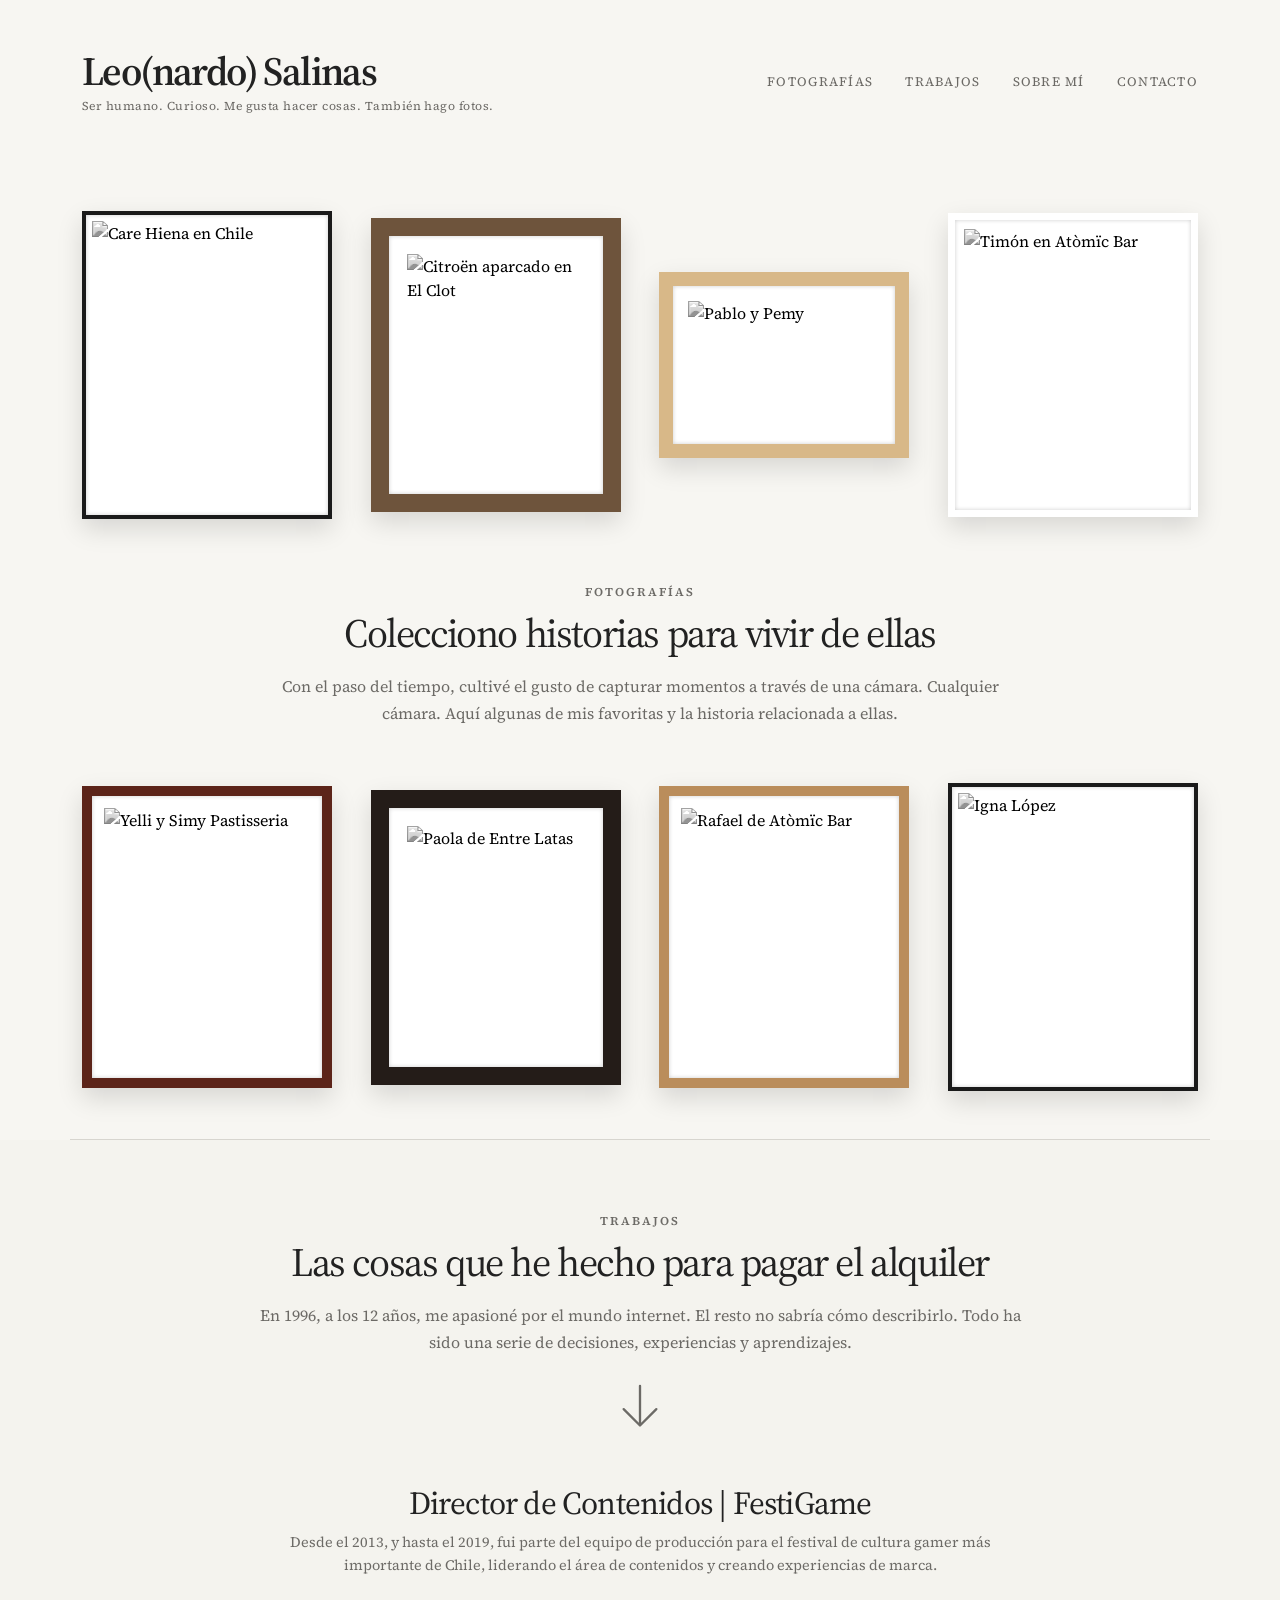
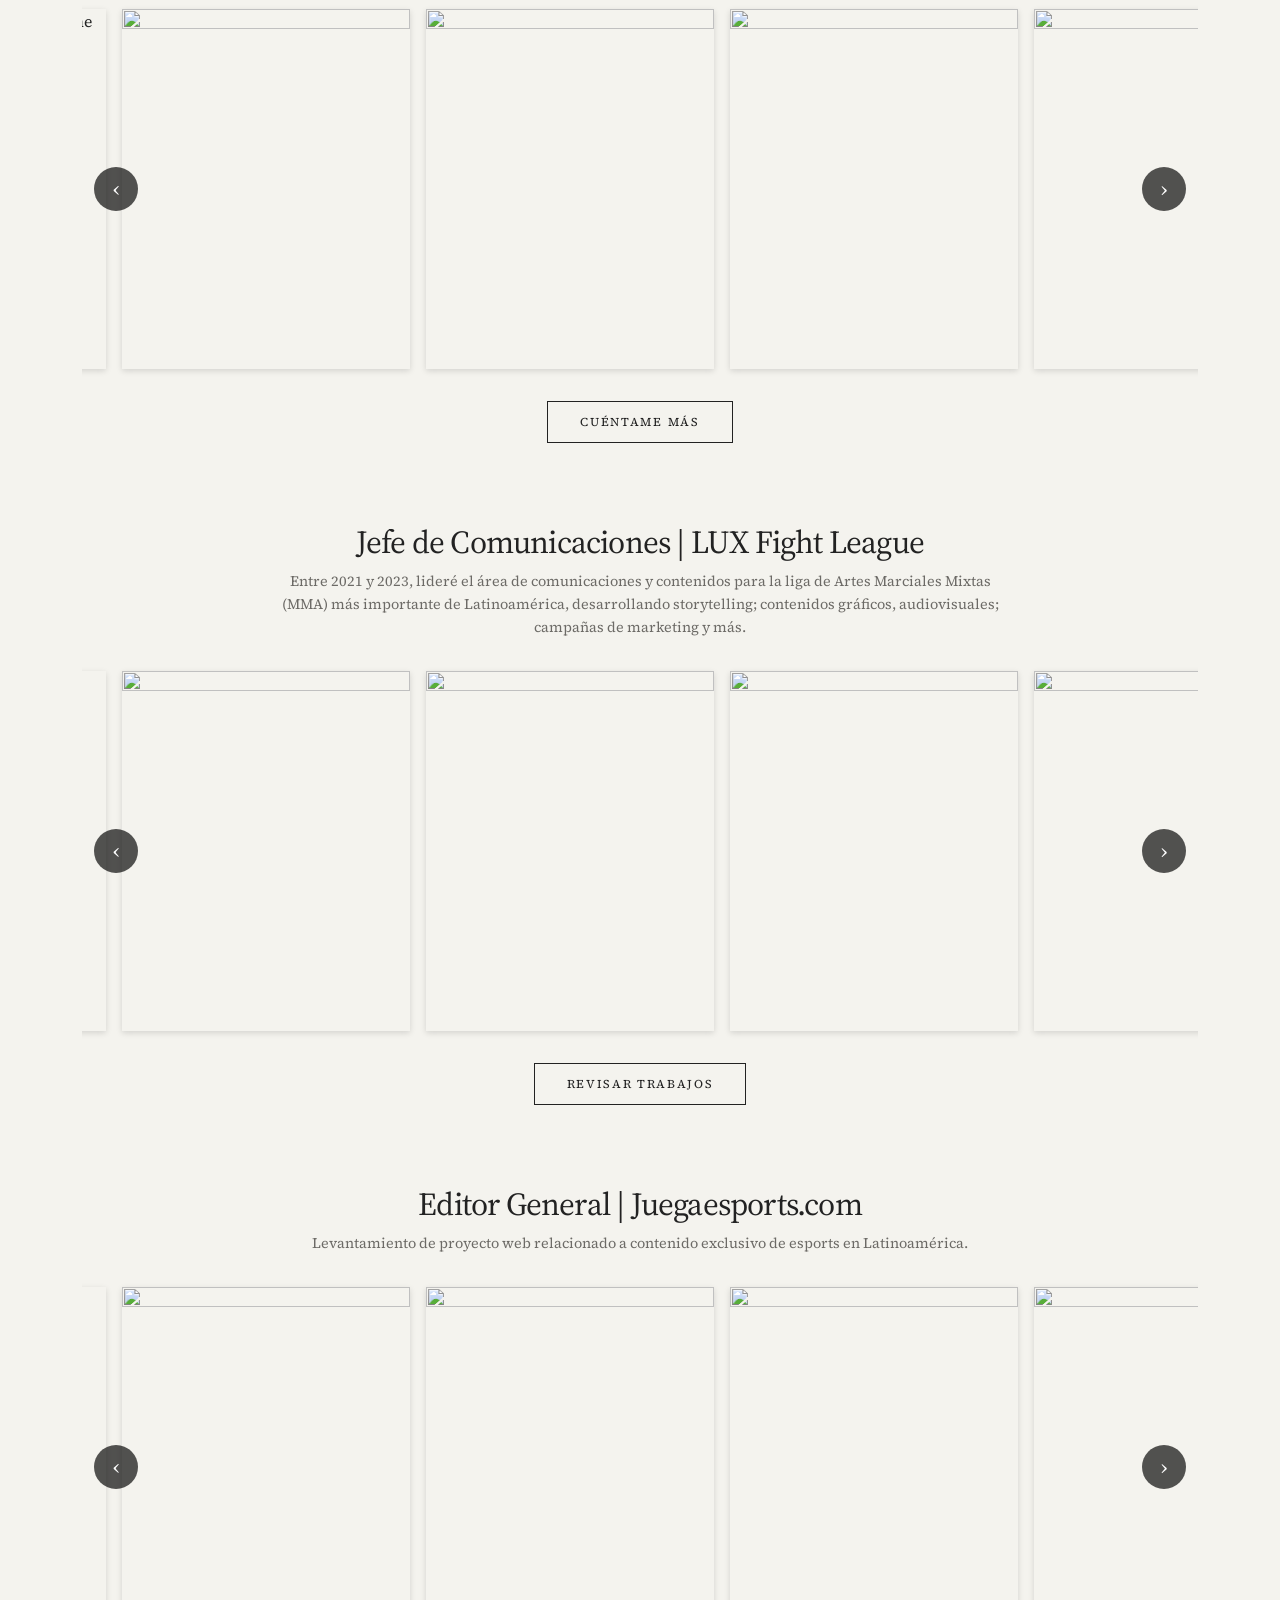
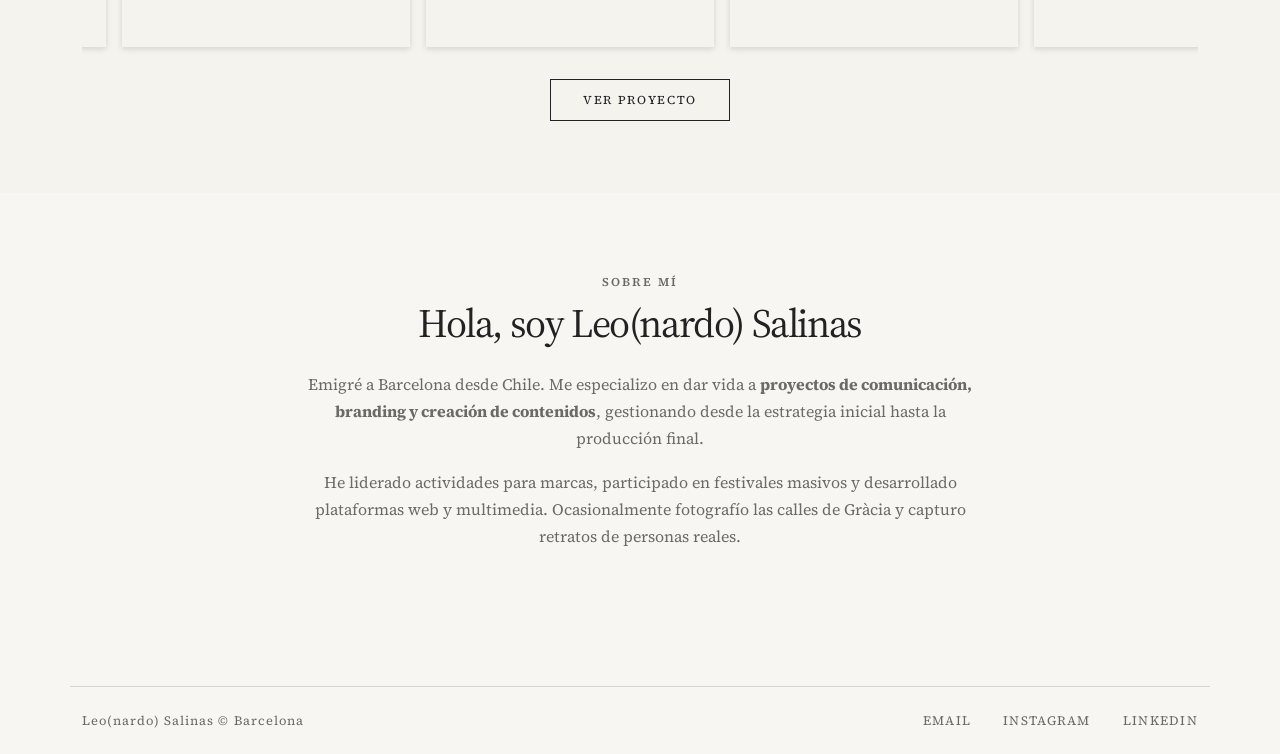
==== index.html @ c2aadce6 "Cambios generados con VSC" ====
<!doctype html>
<html lang="es">
<head>
    <meta charset="utf-8">
    <meta name="viewport" content="width=device-width, initial-scale=1">
    <title>Leo(nardo) Salinas | Ser humano. Curioso. Me gusta hacer cosas. También hago fotos.</title>
    <meta name="description" content="Portfolio de comunicación, producción de eventos, gestión de proyectos y fotografía por Leo(nardo) Salinas en Barcelona.">
    <meta name="author" content="Leo(nardo) Salinas">
    <meta property="og:type" content="website">
    <meta property="og:title" content="Leo(nardo) Salinas | Comunicación, Proyectos y Fotografía">
    <meta property="og:description" content="Portfolio de proyectos, trabajos y fotografías de Leo(nardo) Salinas en Barcelona.">
    <meta property="og:image" content="https://images.unsplash.com/photo-1513694203232-719a280e022f?auto=format&fit=crop&w=1200&q=80">
    <link rel="preconnect" href="https://fonts.googleapis.com">
    <link rel="preconnect" href="https://fonts.gstatic.com" crossorigin>
    <link href="https://fonts.googleapis.com/css2?family=Source+Serif+4:ital,opsz,wght@0,8..60,200..900;1,8..60,200..900&display=swap" rel="stylesheet">
    <link href="https://cdn.jsdelivr.net/npm/bootstrap@5.3.3/dist/css/bootstrap.min.css" rel="stylesheet">
    <link href="assets/css/styles.css" rel="stylesheet">
    <script src="https://cdn.jsdelivr.net/npm/bootstrap@5.3.3/dist/js/bootstrap.bundle.min.js" defer></script>
    <script src="assets/js/main.js" defer></script>
</head>
<body>
    <div data-include="components/header.html"></div>

    <main>
        <section class="gallery-section container-xl py-5" id="galeria">
            <div class="photo-grid" id="photo-grid-first" aria-label="Primeras fotografías"></div>
            <div class="section-heading text-center mx-auto">
                <span class="eyebrow">Fotografías</span>
                <h2>Colecciono historias para vivir de ellas</h2>
                <p>Con el paso del tiempo, cultivé el gusto de capturar momentos a través de una cámara. Cualquier cámara. Aquí algunas de mis favoritas y la historia relacionada a ellas.</p>
            </div>
            <div class="photo-grid" id="photo-grid-second" aria-label="Siguientes fotografías"></div>
        </section>

        <section class="projects-section py-5" id="trabajos">
            <div class="container-xl py-4">
                <div class="section-heading text-center mx-auto">
                    <span class="eyebrow">Trabajos</span>
                    <h2>Las cosas que he hecho para pagar el alquiler</h2>
                    <p>En 1996, a los 12 años, me apasioné por el mundo internet. El resto no sabría cómo describirlo. Todo ha sido una serie de decisiones, experiencias y aprendizajes.</p>
                </div>
                <div class="projects-divider" aria-hidden="true">
                    <svg viewBox="0 0 48 48" focusable="false">
                        <path d="M24 5v34M10 25l14 14 14-14" />
                    </svg>
                </div>
                <div id="project-list"></div>
            </div>
        </section>

        <section class="about-section container py-5" id="sobre-mi">
            <div class="section-heading text-center mx-auto">
                <span class="eyebrow">Sobre mí</span>
                <h2>Hola, soy Leo(nardo) Salinas</h2>
                <div class="about-copy text-start text-sm-center">
                    <p>Emigré a Barcelona desde Chile. Me especializo en dar vida a <strong>proyectos de comunicación, branding y creación de contenidos</strong>, gestionando desde la estrategia inicial hasta la producción final.</p>
                    <p>He liderado actividades para marcas, participado en festivales masivos y desarrollado plataformas web y multimedia. Ocasionalmente fotografío las calles de Gràcia y capturo retratos de personas reales.</p>
                </div>
            </div>
        </section>
    </main>

    <div data-include="components/footer.html"></div>

    <div class="modal fade" id="photo-modal" tabindex="-1" aria-labelledby="modal-title" aria-hidden="true">
        <div class="modal-dialog modal-xl modal-dialog-centered">
            <div class="modal-content photo-modal-content">
                <button type="button" class="btn-close btn-close-white modal-close" data-bs-dismiss="modal" aria-label="Cerrar fotografía"></button>
                <div class="modal-photo">
                    <img id="modal-image" alt="">
                </div>
                <div class="modal-caption">
                    <div>
                        <span class="eyebrow" id="modal-location"></span>
                        <h2 id="modal-title"></h2>
                        <p id="modal-description"></p>
                    </div>
                    <small>Foto por Leo(nardo) Salinas</small>
                </div>
            </div>
        </div>
    </div>
</body>
</html>
---- assets/css/styles.css ----
/* Colores y tipografía compartidos por toda la página. */
:root {
    --page-bg: #f7f6f2;
    --section-bg: #f4f3ee;
    --ink: #222;
    --muted: #6c6a66;
    --serif: "Source Serif 4", Georgia, serif;
}

html {
    scroll-behavior: smooth;
}

/* Estilos base y enlaces globales. */
body {
    min-height: 100vh;
    background: var(--page-bg);
    color: var(--ink);
    font-family: var(--serif);
}

a {
    color: inherit;
    text-decoration: none;
}

/* Cabecera, navegación principal y menú móvil de Bootstrap. */
.site-header {
    display: flex;
    align-items: center;
    justify-content: space-between;
    gap: 2rem;
}

.site-brand {
    display: grid;
    gap: .2rem;
}

.site-title {
    font-size: clamp(1.8rem, 4vw, 2.5rem);
    font-weight: 600;
    letter-spacing: -.04em;
    line-height: 1.15;
}

.site-tagline {
    color: var(--muted);
    font-size: .75rem;
    letter-spacing: .04em;
}

.desktop-nav,
.site-footer nav {
    display: flex;
    align-items: center;
    gap: clamp(1rem, 2.5vw, 2rem);
    color: var(--muted);
    font-size: .8rem;
    letter-spacing: .1em;
    text-transform: uppercase;
}

.desktop-nav a,
.site-footer a,
.mobile-nav a {
    transition: color .2s ease;
}

.desktop-nav a:hover,
.site-footer a:hover,
.mobile-nav a:hover {
    color: #000;
}

.menu-toggle {
    display: none;
    padding: .5rem;
    border: 0;
}

.menu-toggle span {
    display: block;
    width: 1.5rem;
    height: 2px;
    margin: 5px 0;
    background: currentColor;
}

.mobile-navigation {
    background: var(--page-bg);
}

.mobile-navigation .offcanvas-title {
    font-size: .9rem;
    letter-spacing: .12em;
    text-transform: uppercase;
}

.mobile-nav {
    display: grid;
    gap: 1.5rem;
    padding: 1rem 0;
    font-size: .9rem;
    letter-spacing: .12em;
    text-transform: uppercase;
}

.mobile-signature {
    padding-top: 1.25rem;
    border-top: 1px solid #d7d5cf;
    font-size: .8rem;
    font-weight: 600;
}

.mobile-signature span {
    color: var(--muted);
    font-size: .7rem;
    font-weight: 400;
}

/* Galería: cuadrícula regular para evitar que las columnas estrechen las fotos. */
.gallery-section {
    border-bottom: 1px solid #d7d5cf;
}

.section-heading {
    max-width: 54rem;
    margin-bottom: 3.5rem;
}

#galeria > .section-heading {
    margin-top: 4rem;
}

.section-heading h2 {
    margin: 0;
    font-size: clamp(1.8rem, 4vw, 2.5rem);
    font-weight: 400;
    letter-spacing: -.035em;
}

.section-heading p {
    max-width: 48rem;
    margin: 1rem auto 0;
    color: var(--muted);
    font-size: 1rem;
    line-height: 1.7;
}

.eyebrow {
    display: block;
    margin-bottom: .5rem;
    color: var(--muted);
    font-size: .75rem;
    font-weight: 600;
    letter-spacing: .16em;
    text-transform: uppercase;
}

.photo-grid {
    display: grid;
    grid-template-columns: repeat(2, minmax(0, 1fr));
    gap: clamp(1rem, 3vw, 2.5rem);
}

.photo-card {
    display: block;
    width: 100%;
    padding: 0;
    border: 0;
    background: transparent;
    text-align: left;
    cursor: pointer;
}

.photo-frame {
    display: block;
    overflow: hidden;
    padding: var(--frame-padding);
    border: var(--frame-width) solid var(--frame-color);
    background: #fff;
    box-shadow: inset 0 0 4px #0003, 0 10px 24px #0002;
    transition: transform .5s cubic-bezier(.16, 1, .3, 1);
}

.photo-frame-1 {
    --frame-width: 4px;
    --frame-padding: 6px;
}

.photo-frame-2 {
    --frame-width: 7px;
    --frame-padding: 9px;
}

.photo-frame-3 {
    --frame-width: 10px;
    --frame-padding: 12px;
}

.photo-frame-4 {
    --frame-width: 14px;
    --frame-padding: 15px;
}

.photo-frame-5 {
    --frame-width: 18px;
    --frame-padding: 18px;
}

.photo-image {
    display: block;
    aspect-ratio: var(--photo-ratio, 4 / 5);
    overflow: hidden;
}

.photo-card:hover .photo-frame {
    transform: scale(1.01);
}

.photo-frame img {
    display: block;
    width: 100%;
    height: 100%;
    object-fit: cover;
    filter: grayscale(1);
    transition: filter .4s ease;
}

.photo-card:hover .photo-frame img {
    filter: grayscale(0);
}

/* Proyectos, carruseles horizontales y sus controles. */
.projects-section {
    background: var(--section-bg);
}

.projects-section .section-heading {
    margin-bottom: 1.5rem;
}

.projects-divider {
    display: flex;
    justify-content: center;
    margin: 0 auto 3rem;
    color: var(--muted);
}

.projects-divider svg {
    width: clamp(2.5rem, 5vw, 3.5rem);
    height: clamp(2.5rem, 5vw, 3.5rem);
    fill: none;
    stroke: currentColor;
    stroke-linecap: round;
    stroke-linejoin: round;
    stroke-width: 2;
}

.project {
    margin: 0 0 5rem;
}

.project:last-child {
    margin-bottom: 0;
}

.project-heading {
    max-width: 48rem;
    margin: 0 auto 1.5rem;
    padding: 0 1rem;
    text-align: center;
}

.project-heading h3 {
    font-size: clamp(1.4rem, 3vw, 2rem);
    font-weight: 400;
    letter-spacing: -.025em;
}

.project-heading p {
    margin: .5rem 0 0;
    color: var(--muted);
    font-size: .9rem;
    line-height: 1.6;
}

.carousel-wrap {
    position: relative;
    overflow: hidden;
    margin: 1.5rem 0;
}

.project-carousel {
    display: flex;
    gap: 1rem;
    overflow-x: auto;
    padding: .5rem 2.5rem;
    scrollbar-width: none;
    cursor: grab;
    user-select: none;
}

.project-carousel::-webkit-scrollbar {
    display: none;
}

.project-carousel.is-dragging {
    cursor: grabbing;
}

.project-carousel img {
    flex: 0 0 clamp(13rem, 24vw, 18rem);
    width: clamp(13rem, 24vw, 18rem);
    aspect-ratio: 4 / 5;
    object-fit: cover;
    pointer-events: none;
    box-shadow: 0 2px 6px #0002;
}

.carousel-arrow {
    position: absolute;
    z-index: 1;
    top: 50%;
    display: grid;
    width: 2.75rem;
    height: 2.75rem;
    place-items: center;
    transform: translateY(-50%);
    border: 0;
    border-radius: 50%;
    background: #000a;
    color: white;
    font-size: 1.4rem;
}

.carousel-arrow:hover {
    background: #000;
}

.carousel-arrow.previous {
    left: .75rem;
}

.carousel-arrow.next {
    right: .75rem;
}

.project-action {
    display: table;
    margin: 1.5rem auto 0;
    padding: .7rem 2rem;
    border: 1px solid #222;
    color: #222;
    font-size: .75rem;
    letter-spacing: .14em;
    text-transform: uppercase;
    transition: color .2s ease, background .2s ease;
}

.project-action:hover {
    background: #222;
    color: white;
}

/* Texto de presentación personal. */
.about-section {
    max-width: 58rem;
    padding-top: 5rem !important;
    padding-bottom: 5rem !important;
}

.about-copy {
    max-width: 42rem;
    margin: 1.5rem auto 0;
    color: #55534f;
    font-size: 1rem;
    line-height: 1.8;
}

.site-footer {
    display: flex;
    align-items: center;
    justify-content: space-between;
    gap: 1.5rem;
    border-top: 1px solid #d7d5cf;
    color: var(--muted);
    font-size: .8rem;
    letter-spacing: .08em;
}

.site-footer p {
    margin: 0;
}

/* Modal de Bootstrap para mostrar una fotografía ampliada. */
.photo-modal-content {
    position: relative;
    display: grid;
    grid-template-columns: 3fr 2fr;
    overflow: hidden;
    border: 1px solid #333;
    border-radius: .5rem;
    background: #181818;
    color: #eee;
}

.modal-close {
    position: absolute;
    z-index: 1;
    top: .75rem;
    right: .75rem;
}

.modal-photo {
    display: grid;
    min-height: 20rem;
    max-height: 82vh;
    place-items: center;
    padding: 1rem;
    background: #050505;
}

.modal-photo img {
    max-width: 100%;
    max-height: 78vh;
    object-fit: contain;
}

.modal-caption {
    display: flex;
    flex-direction: column;
    justify-content: space-between;
    gap: 2rem;
    padding: 2rem;
}

.modal-caption .eyebrow {
    color: #e3b96f;
    font-size: .65rem;
}

.modal-caption h2 {
    font-size: 1.4rem;
    font-weight: 400;
}

.modal-caption p,
.modal-caption small {
    color: #aaa;
    line-height: 1.7;
}

/* Ajustes de columnas y navegación para tablet y móvil. */
@media (min-width: 768px) {
    .photo-grid {
        grid-template-columns: repeat(3, minmax(0, 1fr));
    }
}

@media (min-width: 992px) {
    .photo-grid {
        grid-template-columns: repeat(4, minmax(0, 1fr));
    }
}

@media (max-width: 991.98px) {
    .desktop-nav {
        display: none;
    }

    .menu-toggle {
        display: block;
    }
}

@media (max-width: 575.98px) {
    .site-header {
        gap: .75rem;
    }

    .site-title {
        font-size: 1.8rem;
    }

    .site-tagline {
        max-width: 16rem;
        font-size: .65rem;
    }

    .section-heading {
        margin-bottom: 2.5rem;
    }

    .project-carousel {
        gap: .75rem;
        padding-right: 1rem;
        padding-left: 1rem;
    }

    .carousel-arrow.previous {
        left: .35rem;
    }

    .carousel-arrow.next {
        right: .35rem;
    }

    .site-footer {
        flex-direction: column;
        align-items: flex-start;
    }

    .site-footer nav {
        flex-wrap: wrap;
        gap: 1rem;
        font-size: .7rem;
    }

    .photo-modal-content {
        grid-template-columns: 1fr;
        max-height: 90vh;
        overflow-y: auto;
    }

    .modal-photo {
        min-height: 12rem;
        max-height: 55vh;
    }

    .modal-photo img {
        max-height: 52vh;
    }

    .modal-caption {
        gap: 1rem;
        padding: 1.25rem;
    }
}
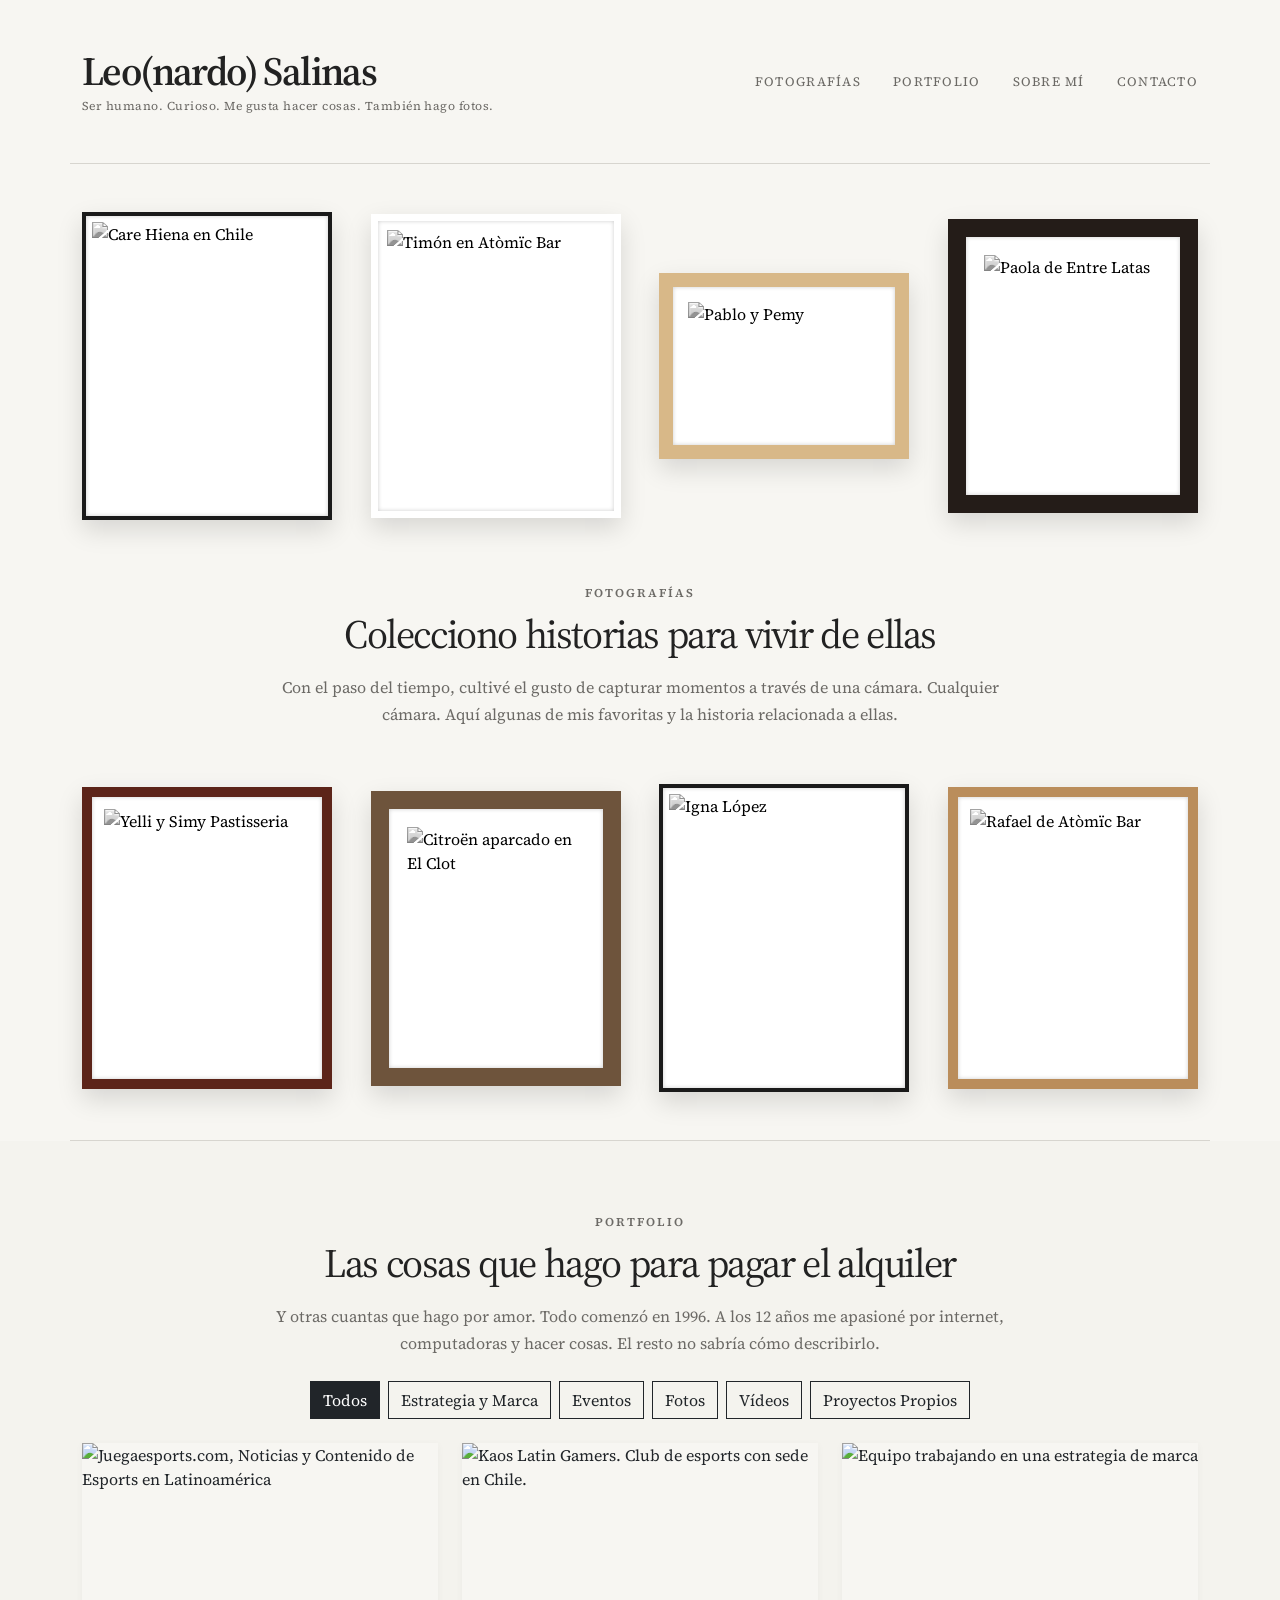
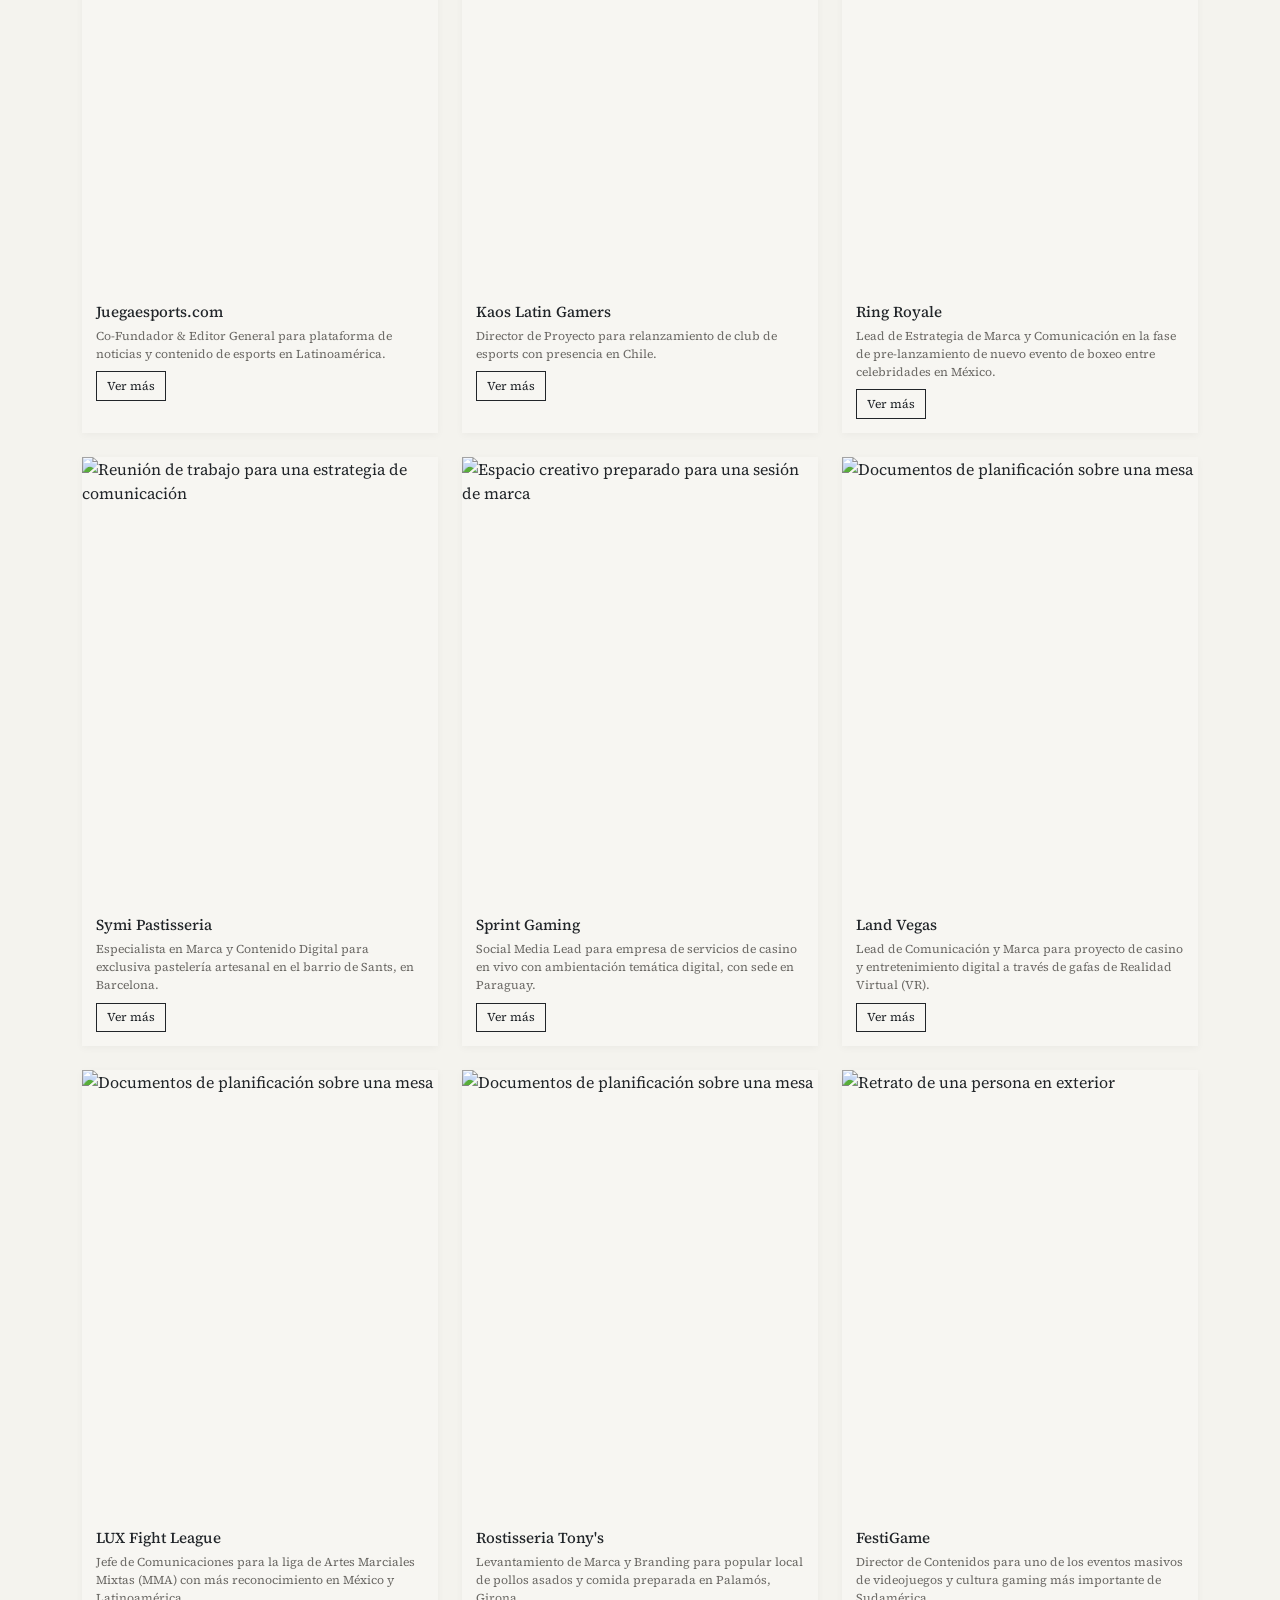
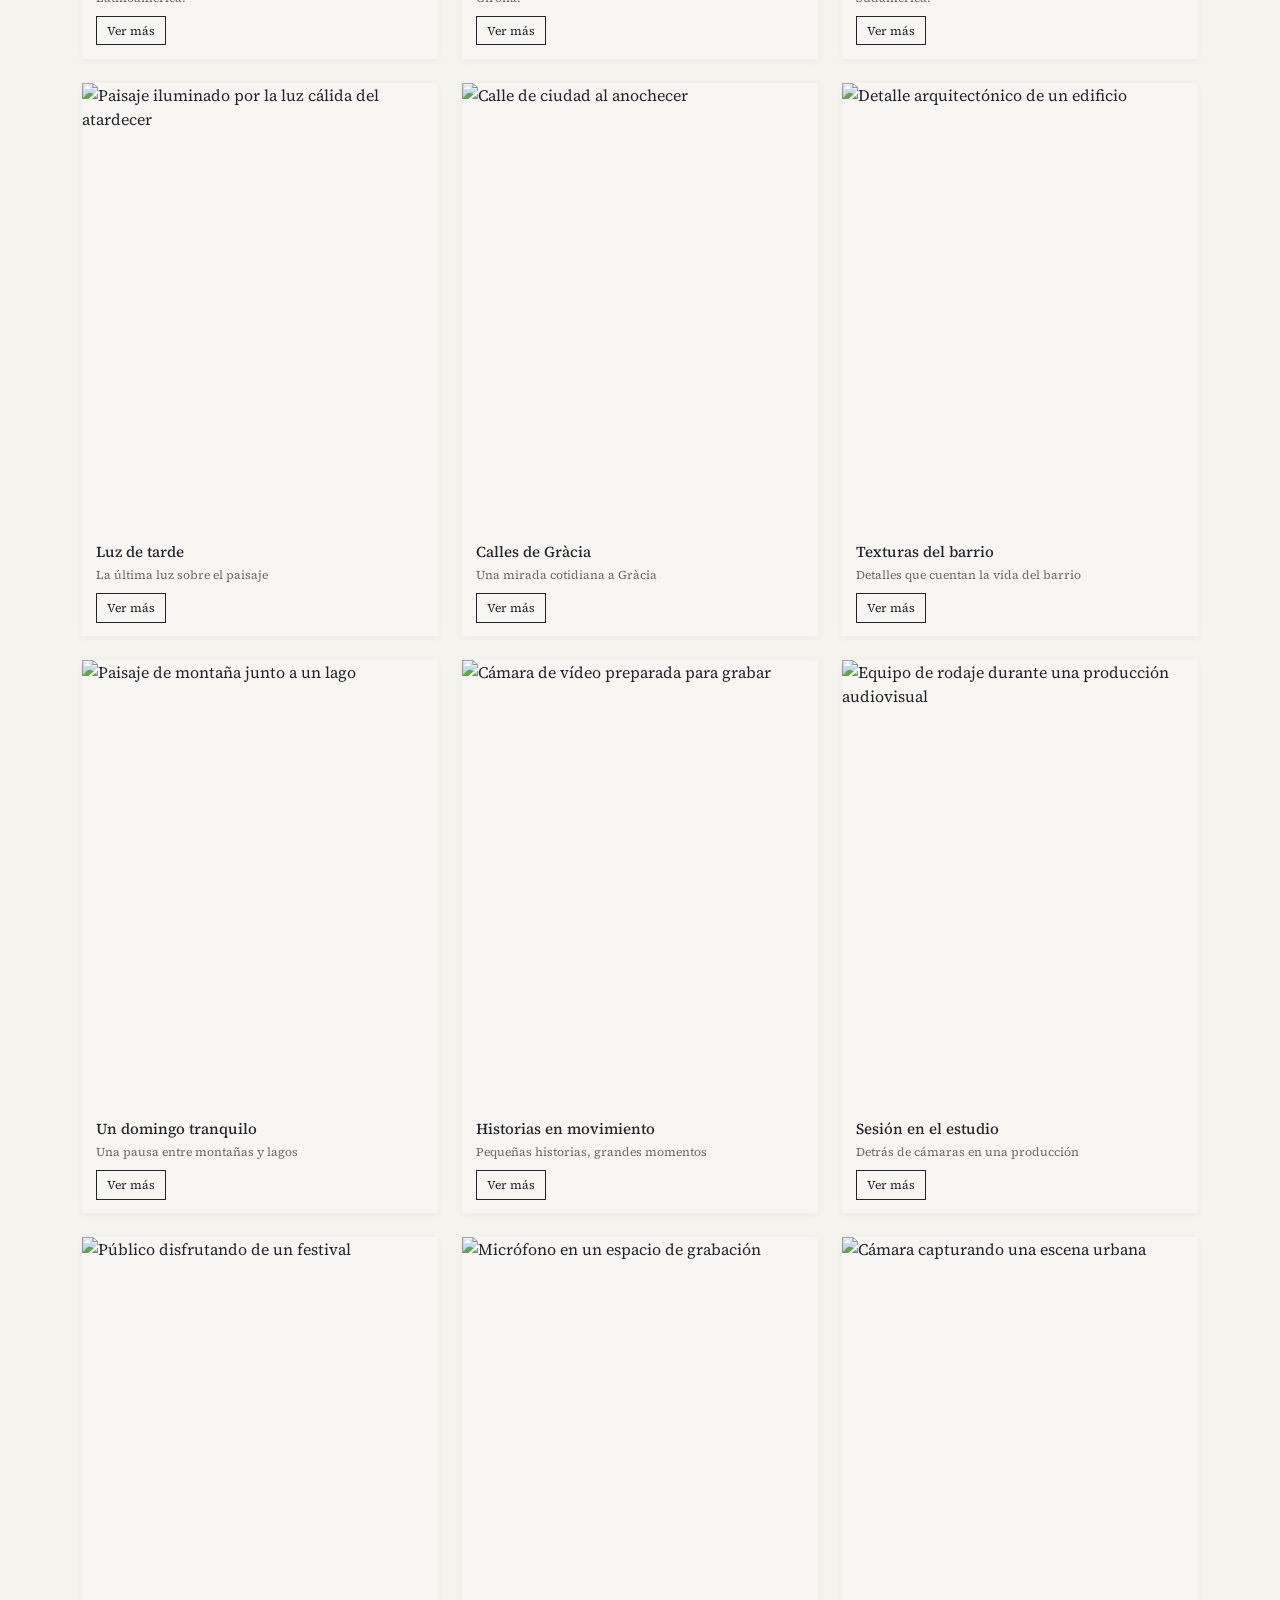
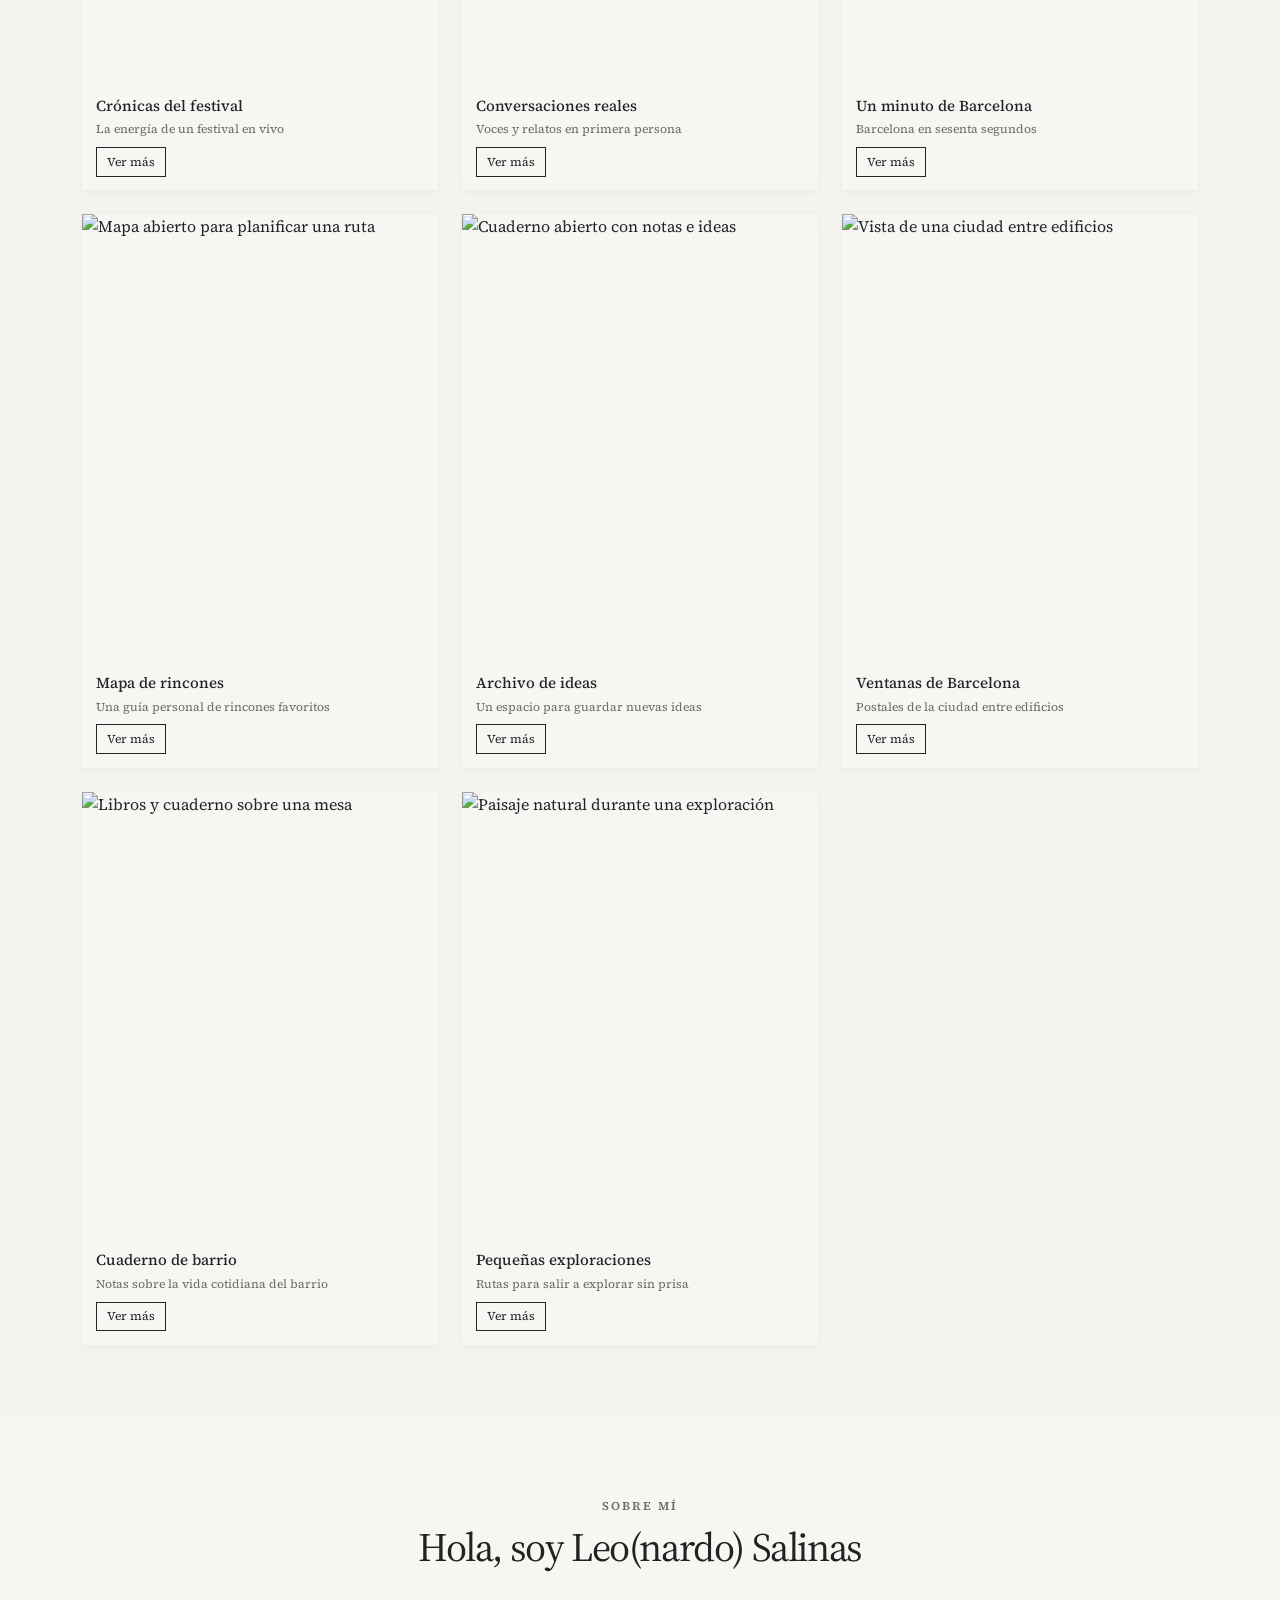
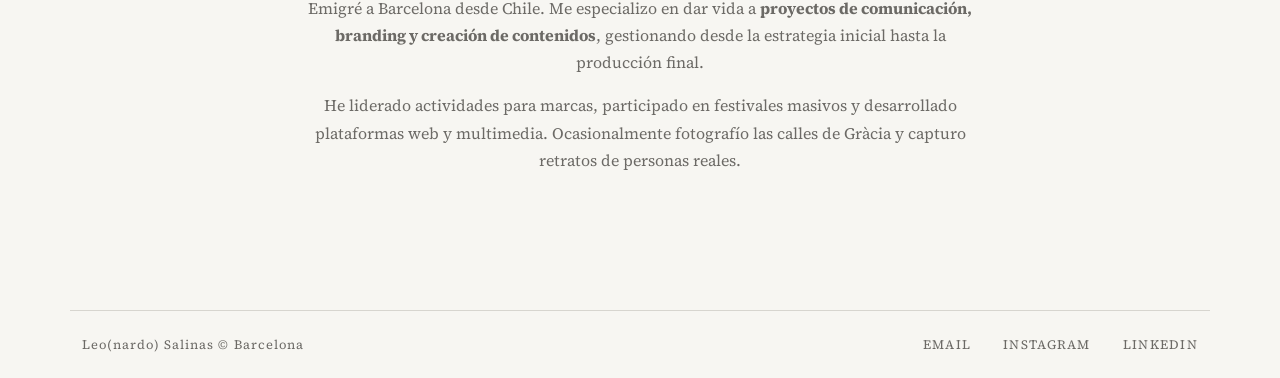
==== commit e6dded17: "Versión preliminar que incluye galería con filtro" ====
--- a/index.html
+++ b/index.html
@@ -32,19 +32,24 @@
             <div class="photo-grid" id="photo-grid-second" aria-label="Siguientes fotografías"></div>
         </section>
 
-        <section class="projects-section py-5" id="trabajos">
+        <section class="projects-section py-5" id="portfolio">
             <div class="container-xl py-4">
                 <div class="section-heading text-center mx-auto">
-                    <span class="eyebrow">Trabajos</span>
-                    <h2>Las cosas que he hecho para pagar el alquiler</h2>
-                    <p>En 1996, a los 12 años, me apasioné por el mundo internet. El resto no sabría cómo describirlo. Todo ha sido una serie de decisiones, experiencias y aprendizajes.</p>
+                    <span class="eyebrow">Portfolio</span>
+                    <h2>Las cosas que hago para pagar el alquiler</h2>
+                    <p>Y otras cuantas que hago por amor. Todo comenzó en 1996. A los 12 años me apasioné por internet, computadoras y hacer cosas. El resto no sabría cómo describirlo.</p>
                 </div>
-                <div class="projects-divider" aria-hidden="true">
-                    <svg viewBox="0 0 48 48" focusable="false">
-                        <path d="M24 5v34M10 25l14 14 14-14" />
-                    </svg>
+                <!-- Los filtros se basan en categorías y usan botones accesibles de Bootstrap. -->
+                <div class="gallery-filters d-flex flex-wrap justify-content-center gap-2 mb-4" role="group" aria-label="Filtrar proyectos por categoría">
+                    <button class="btn btn-outline-dark active" type="button" data-gallery-filter="all" aria-pressed="true">Todos</button>
+                    <button class="btn btn-outline-dark" type="button" data-gallery-filter="Estrategia y Marca" aria-pressed="false">Estrategia y Marca</button>
+                    <button class="btn btn-outline-dark" type="button" data-gallery-filter="Eventos" aria-pressed="false">Eventos</button>
+                    <button class="btn btn-outline-dark" type="button" data-gallery-filter="Fotos" aria-pressed="false">Fotos</button>
+                    <button class="btn btn-outline-dark" type="button" data-gallery-filter="Vídeos" aria-pressed="false">Vídeos</button>
+                    <button class="btn btn-outline-dark" type="button" data-gallery-filter="Proyectos Propios" aria-pressed="false">Proyectos Propios</button>
                 </div>
-                <div id="project-list"></div>
+                <!-- Bootstrap adapta las columnas de una tarjeta en móvil, tablet y escritorio. -->
+                <div class="row row-cols-1 row-cols-sm-2 row-cols-lg-3 row-cols-xxl-4 g-4" id="gallery-grid" aria-live="polite"></div>
             </div>
         </section>
 
@@ -62,6 +67,7 @@
 
     <div data-include="components/footer.html"></div>
 
+    <!-- Modal para ampliar una de las fotografías de la cuadrícula superior. -->
     <div class="modal fade" id="photo-modal" tabindex="-1" aria-labelledby="modal-title" aria-hidden="true">
         <div class="modal-dialog modal-xl modal-dialog-centered">
             <div class="modal-content photo-modal-content">
--- a/assets/css/styles.css
+++ b/assets/css/styles.css
@@ -5,6 +5,13 @@
     --ink: #222;
     --muted: #6c6a66;
     --serif: "Source Serif 4", Georgia, serif;
+    /* Mantiene rectas las esquinas de todos los componentes Bootstrap del proyecto. */
+    --bs-border-radius: 0;
+    --bs-border-radius-sm: 0;
+    --bs-border-radius-lg: 0;
+    --bs-border-radius-xl: 0;
+    --bs-border-radius-xxl: 0;
+    --bs-border-radius-pill: 0;
 }
 
 html {
@@ -30,6 +37,7 @@
     align-items: center;
     justify-content: space-between;
     gap: 2rem;
+    border-bottom: 1px solid #d7d5cf;
 }
 
 .site-brand {
@@ -77,6 +85,10 @@
     display: none;
     padding: .5rem;
     border: 0;
+}
+
+.btn-close {
+    border-radius: 0;
 }
 
 .menu-toggle span {
@@ -232,7 +244,7 @@
     filter: grayscale(0);
 }
 
-/* Proyectos, carruseles horizontales y sus controles. */
+/* Sección de portfolio y tarjetas responsivas de la galería filtrable. */
 .projects-section {
     background: var(--section-bg);
 }
@@ -241,127 +253,47 @@
     margin-bottom: 1.5rem;
 }
 
-.projects-divider {
-    display: flex;
-    justify-content: center;
-    margin: 0 auto 3rem;
-    color: var(--muted);
-}
-
-.projects-divider svg {
-    width: clamp(2.5rem, 5vw, 3.5rem);
-    height: clamp(2.5rem, 5vw, 3.5rem);
-    fill: none;
-    stroke: currentColor;
-    stroke-linecap: round;
-    stroke-linejoin: round;
-    stroke-width: 2;
-}
-
-.project {
-    margin: 0 0 5rem;
-}
-
-.project:last-child {
-    margin-bottom: 0;
-}
-
-.project-heading {
-    max-width: 48rem;
-    margin: 0 auto 1.5rem;
-    padding: 0 1rem;
-    text-align: center;
-}
-
-.project-heading h3 {
-    font-size: clamp(1.4rem, 3vw, 2rem);
-    font-weight: 400;
-    letter-spacing: -.025em;
-}
-
-.project-heading p {
-    margin: .5rem 0 0;
-    color: var(--muted);
-    font-size: .9rem;
-    line-height: 1.6;
-}
-
-.carousel-wrap {
-    position: relative;
+.gallery-card {
     overflow: hidden;
-    margin: 1.5rem 0;
-}
-
-.project-carousel {
-    display: flex;
-    gap: 1rem;
-    overflow-x: auto;
-    padding: .5rem 2.5rem;
-    scrollbar-width: none;
-    cursor: grab;
-    user-select: none;
-}
-
-.project-carousel::-webkit-scrollbar {
-    display: none;
-}
-
-.project-carousel.is-dragging {
-    cursor: grabbing;
-}
-
-.project-carousel img {
-    flex: 0 0 clamp(13rem, 24vw, 18rem);
-    width: clamp(13rem, 24vw, 18rem);
+    border: 0;
+    background: var(--page-bg);
+    box-shadow: 0 2px 8px #0000000a;
+    transition: transform .2s ease, box-shadow .2s ease;
+}
+
+.gallery-card:hover {
+    transform: translateY(-3px);
+    box-shadow: 0 8px 20px #00000014;
+}
+
+.gallery-card-image {
+    display: block;
+    width: 100%;
+    height: auto;
     aspect-ratio: 4 / 5;
     object-fit: cover;
-    pointer-events: none;
-    box-shadow: 0 2px 6px #0002;
-}
-
-.carousel-arrow {
-    position: absolute;
-    z-index: 1;
-    top: 50%;
-    display: grid;
-    width: 2.75rem;
-    height: 2.75rem;
-    place-items: center;
-    transform: translateY(-50%);
-    border: 0;
-    border-radius: 50%;
-    background: #000a;
-    color: white;
-    font-size: 1.4rem;
-}
-
-.carousel-arrow:hover {
-    background: #000;
-}
-
-.carousel-arrow.previous {
-    left: .75rem;
-}
-
-.carousel-arrow.next {
-    right: .75rem;
-}
-
-.project-action {
-    display: table;
-    margin: 1.5rem auto 0;
-    padding: .7rem 2rem;
-    border: 1px solid #222;
-    color: #222;
+}
+
+.gallery-card .card-body {
+    padding: .85rem;
+}
+
+.gallery-card .card-title {
+    font-weight: 500;
+    font-size: .95rem;
+    line-height: 1.25;
+    margin-bottom: .35rem;
+}
+
+.gallery-card-description {
+    margin-bottom: .55rem;
+    color: var(--muted);
     font-size: .75rem;
-    letter-spacing: .14em;
-    text-transform: uppercase;
-    transition: color .2s ease, background .2s ease;
-}
-
-.project-action:hover {
-    background: #222;
-    color: white;
+}
+
+.gallery-card .btn {
+    padding: .3rem .65rem;
+    font-size: .75rem;
 }
 
 /* Texto de presentación personal. */
@@ -401,7 +333,7 @@
     grid-template-columns: 3fr 2fr;
     overflow: hidden;
     border: 1px solid #333;
-    border-radius: .5rem;
+    border-radius: 0;
     background: #181818;
     color: #eee;
 }
@@ -493,20 +425,6 @@
         margin-bottom: 2.5rem;
     }
 
-    .project-carousel {
-        gap: .75rem;
-        padding-right: 1rem;
-        padding-left: 1rem;
-    }
-
-    .carousel-arrow.previous {
-        left: .35rem;
-    }
-
-    .carousel-arrow.next {
-        right: .35rem;
-    }
-
     .site-footer {
         flex-direction: column;
         align-items: flex-start;
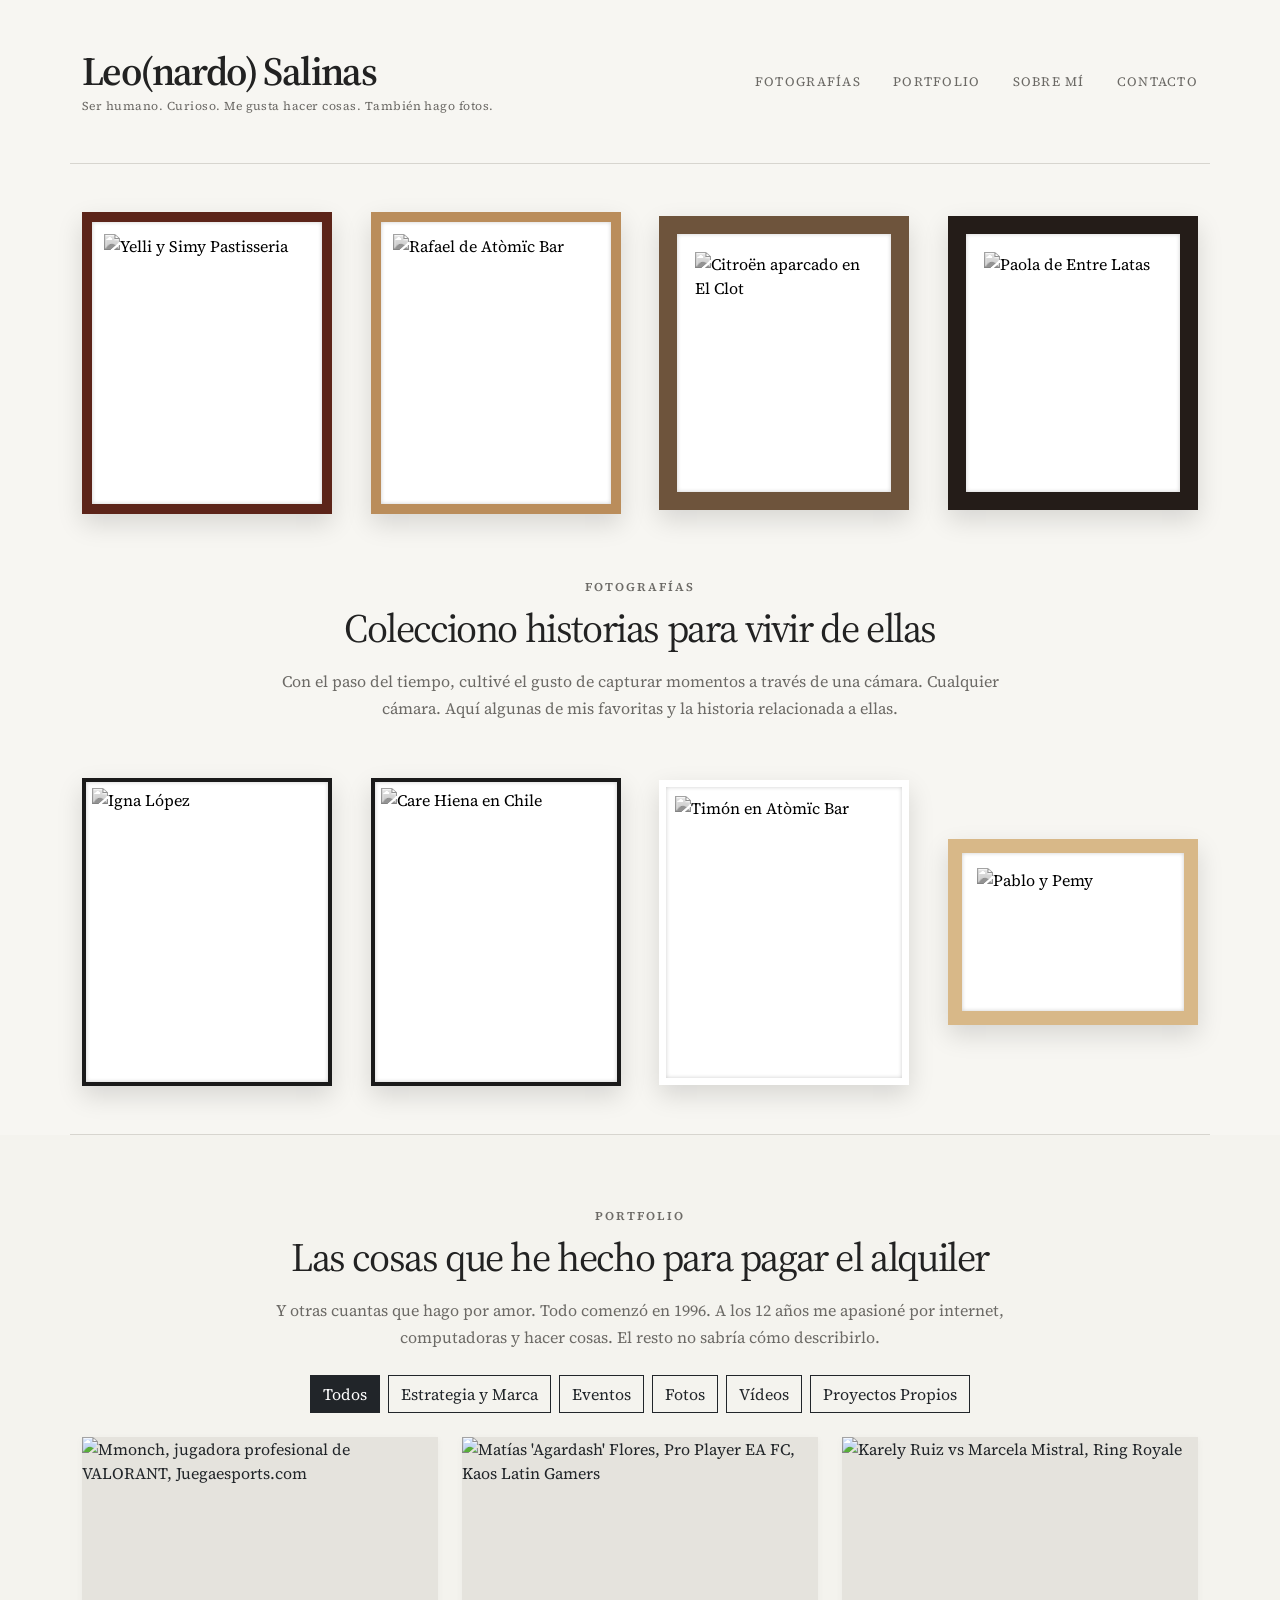
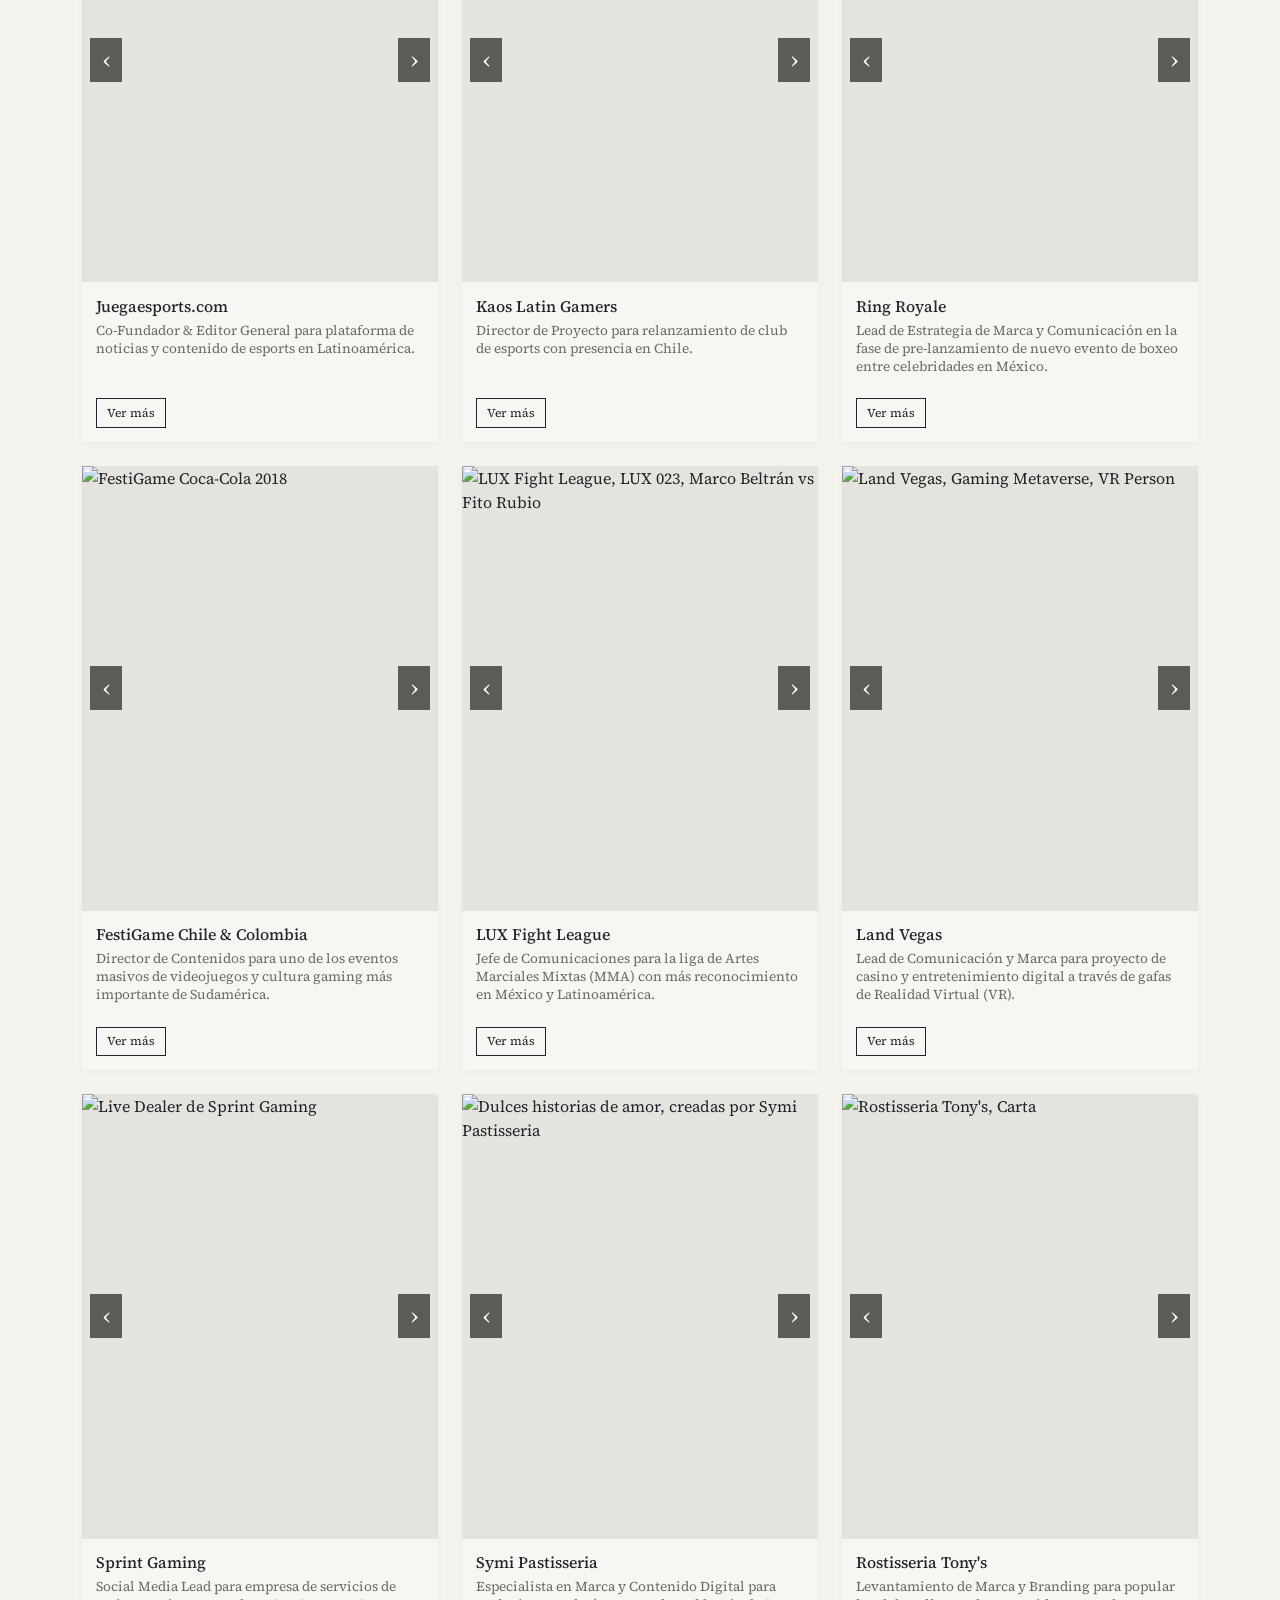
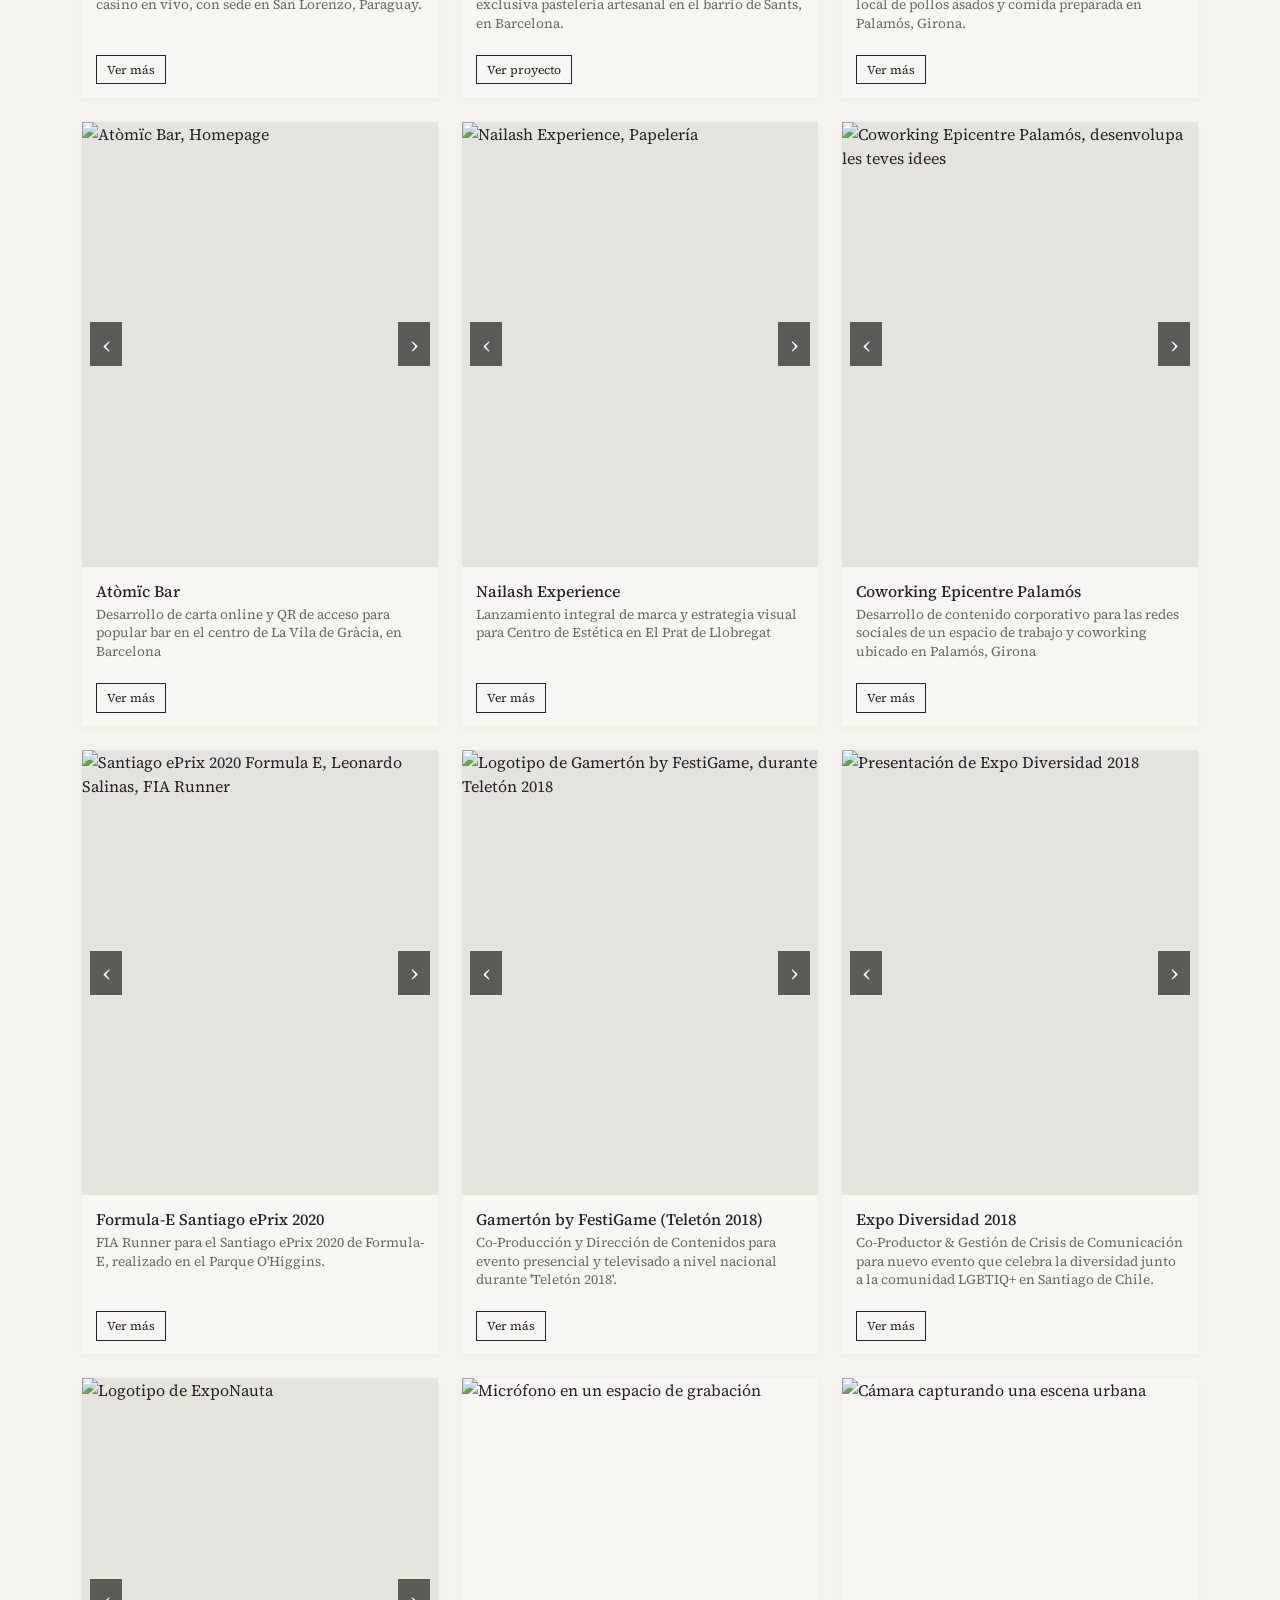
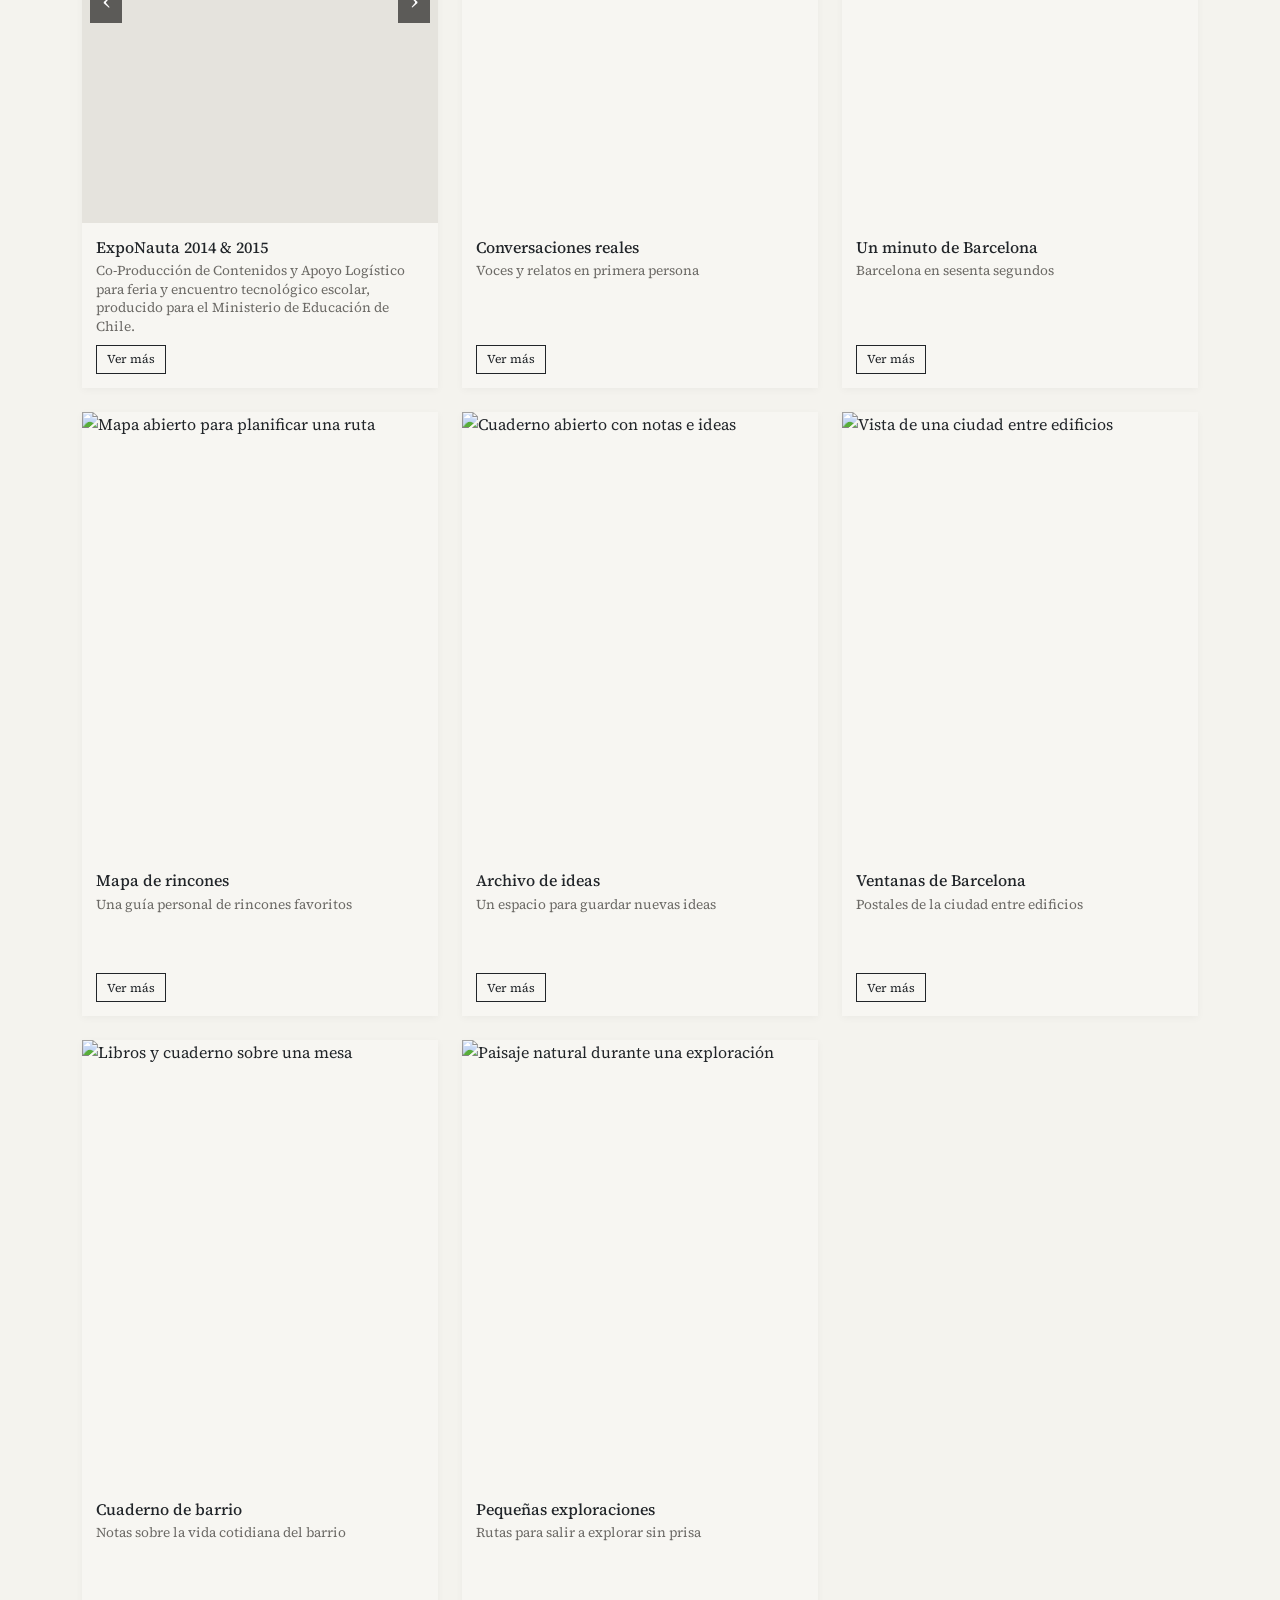
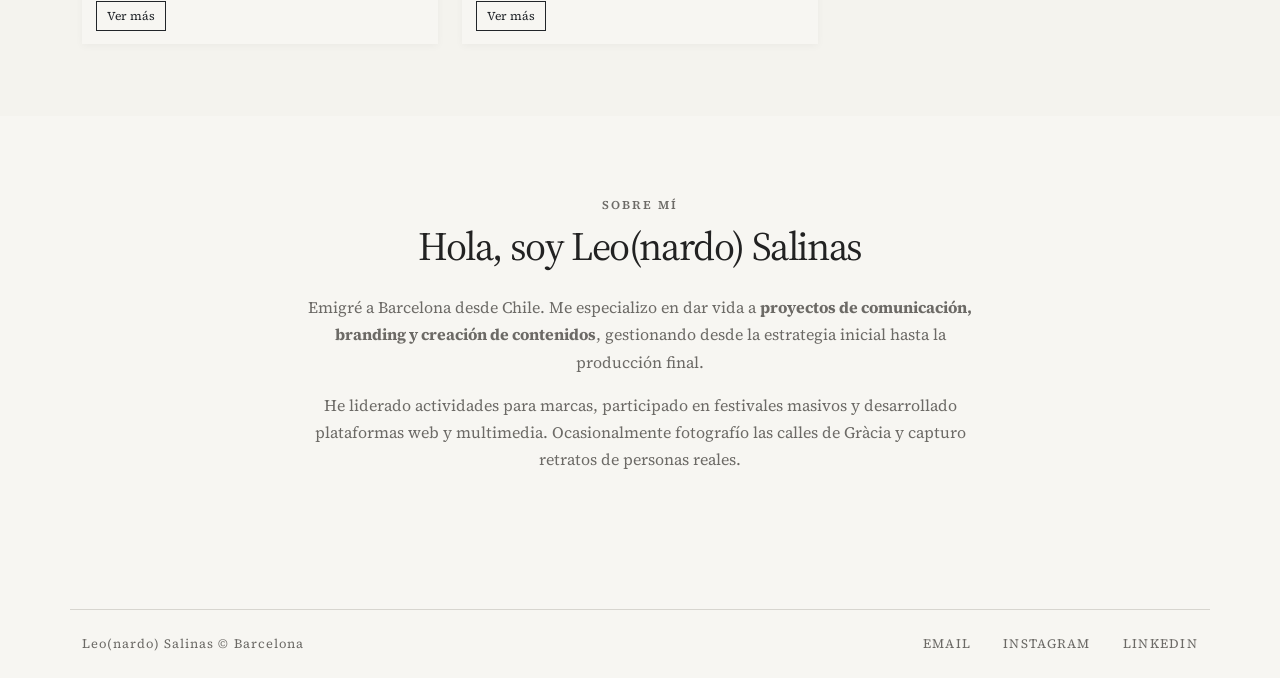
==== commit 80dc182d: "Nuevos contenidos en galería y aplicación de lazy loading a las imágenes" ====
--- a/index.html
+++ b/index.html
@@ -36,7 +36,7 @@
             <div class="container-xl py-4">
                 <div class="section-heading text-center mx-auto">
                     <span class="eyebrow">Portfolio</span>
-                    <h2>Las cosas que hago para pagar el alquiler</h2>
+                    <h2>Las cosas que he hecho para pagar el alquiler</h2>
                     <p>Y otras cuantas que hago por amor. Todo comenzó en 1996. A los 12 años me apasioné por internet, computadoras y hacer cosas. El resto no sabría cómo describirlo.</p>
                 </div>
                 <!-- Los filtros se basan en categorías y usan botones accesibles de Bootstrap. -->
@@ -73,7 +73,7 @@
             <div class="modal-content photo-modal-content">
                 <button type="button" class="btn-close btn-close-white modal-close" data-bs-dismiss="modal" aria-label="Cerrar fotografía"></button>
                 <div class="modal-photo">
-                    <img id="modal-image" alt="">
+                    <img id="modal-image" alt="" loading="lazy" decoding="async">
                 </div>
                 <div class="modal-caption">
                     <div>
--- a/assets/css/styles.css
+++ b/assets/css/styles.css
@@ -274,21 +274,92 @@
     object-fit: cover;
 }
 
+.gallery-carousel {
+    position: relative;
+    overflow: hidden;
+    aspect-ratio: 4 / 5;
+    background: #e5e3dd;
+    cursor: grab;
+    touch-action: pan-y;
+    user-select: none;
+}
+
+.gallery-carousel-track {
+    display: flex;
+    width: 100%;
+    height: 100%;
+    transform: translate3d(calc(var(--slide-offset, 0%) + var(--drag-offset, 0px)), 0, 0);
+    transition: transform .3s ease;
+}
+
+.gallery-carousel-slide {
+    flex: 0 0 100%;
+    width: 100%;
+    height: 100%;
+}
+
+.gallery-carousel .gallery-card-image {
+    height: 100%;
+    -webkit-user-drag: none;
+}
+
+.gallery-carousel.is-dragging {
+    cursor: grabbing;
+}
+
+.gallery-carousel.is-dragging .gallery-carousel-track {
+    transition: none;
+}
+
+.gallery-carousel-arrow {
+    position: absolute;
+    z-index: 1;
+    top: 50%;
+    display: grid;
+    width: 2rem;
+    height: 2.75rem;
+    padding: 0;
+    place-items: center;
+    transform: translateY(-50%);
+    border: 0;
+    background: #0009;
+    color: #fff;
+    font-size: 1.6rem;
+    line-height: 1;
+    transition: background-color .2s ease;
+}
+
+.gallery-carousel-arrow:hover,
+.gallery-carousel-arrow:focus-visible {
+    background: #000;
+}
+
+.gallery-carousel-arrow.previous {
+    left: .5rem;
+}
+
+.gallery-carousel-arrow.next {
+    right: .5rem;
+}
+
 .gallery-card .card-body {
     padding: .85rem;
 }
 
 .gallery-card .card-title {
     font-weight: 500;
-    font-size: .95rem;
+    font-size: 1rem;
     line-height: 1.25;
     margin-bottom: .35rem;
 }
 
 .gallery-card-description {
+    /* Reserva el alto de tres líneas para alinear los botones entre tarjetas. */
+    min-height: 5em;
+    line-height: 1.35;
     margin-bottom: .55rem;
     color: var(--muted);
-    font-size: .75rem;
+    font-size: .85rem;
 }
 
 .gallery-card .btn {
@@ -384,6 +455,12 @@
     line-height: 1.7;
 }
 
+@media (prefers-reduced-motion: reduce) {
+    .gallery-carousel-track {
+        transition: none;
+    }
+}
+
 /* Ajustes de columnas y navegación para tablet y móvil. */
 @media (min-width: 768px) {
     .photo-grid {
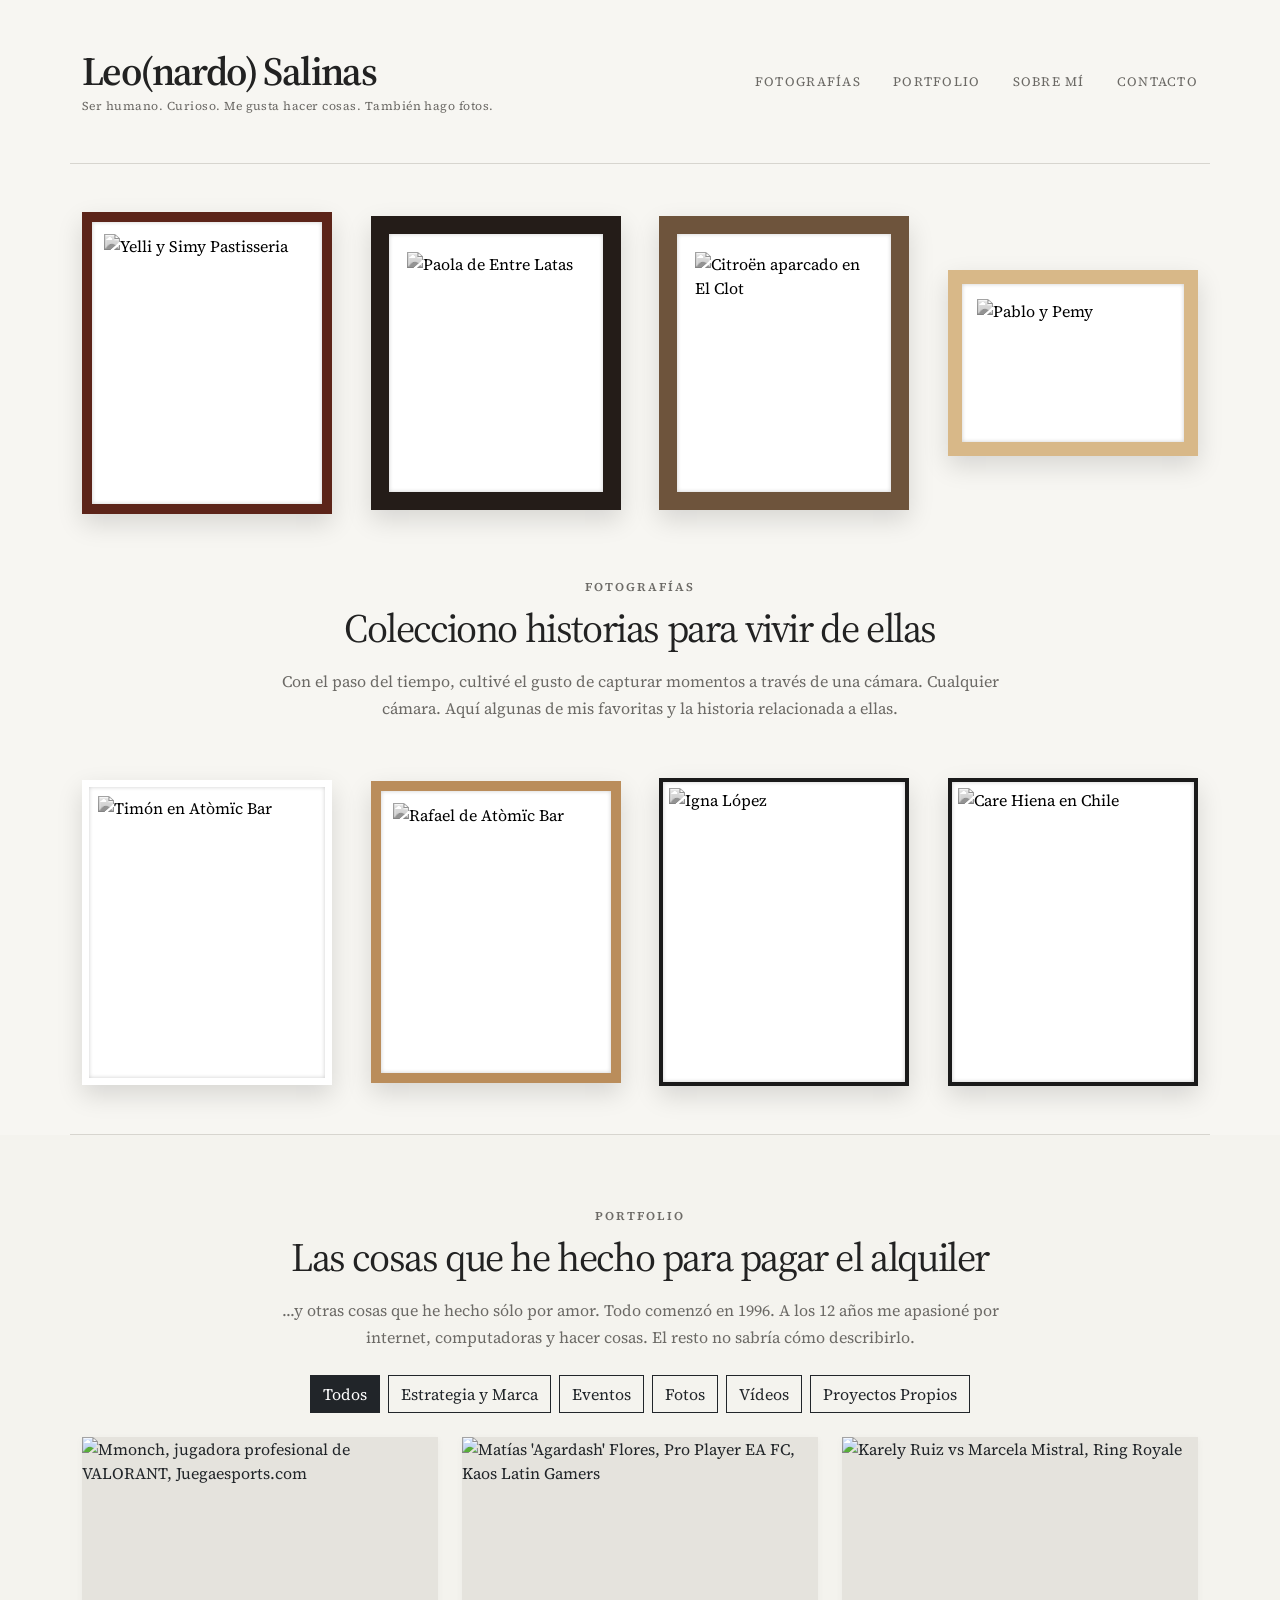
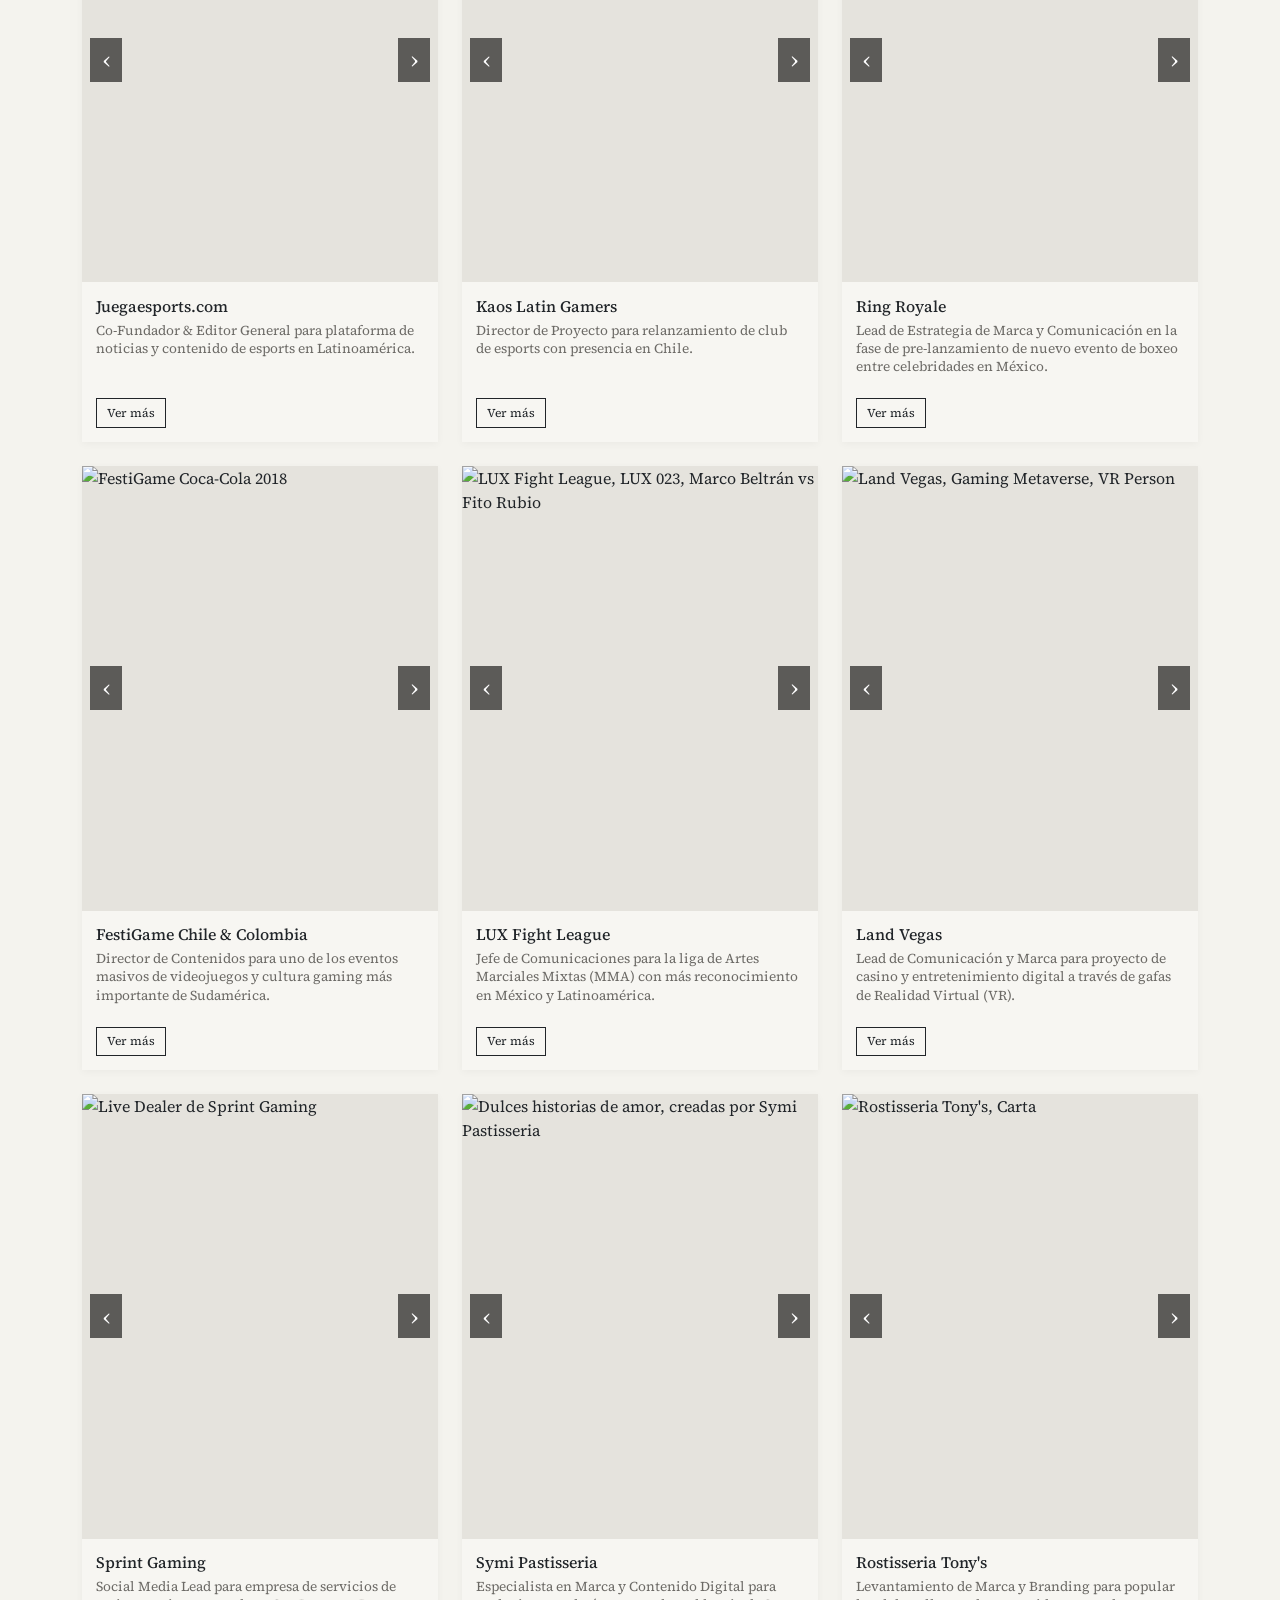
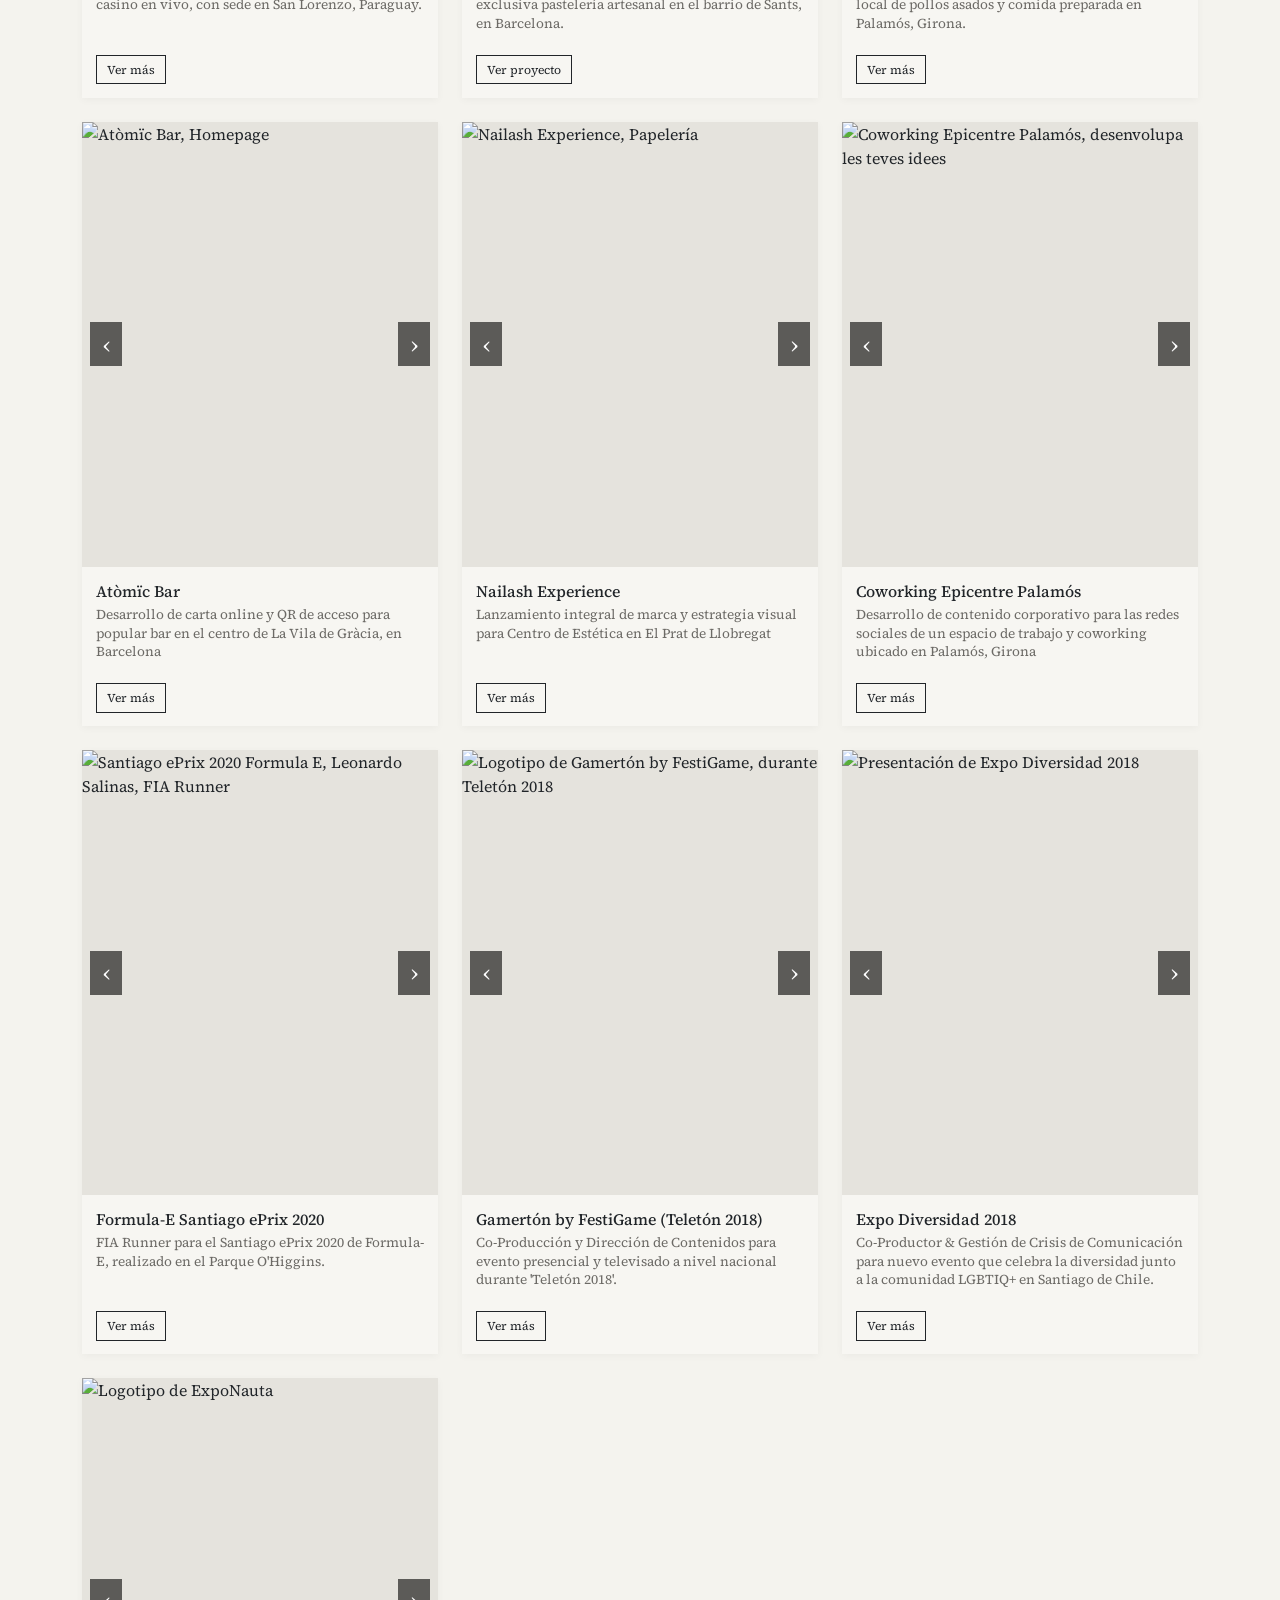
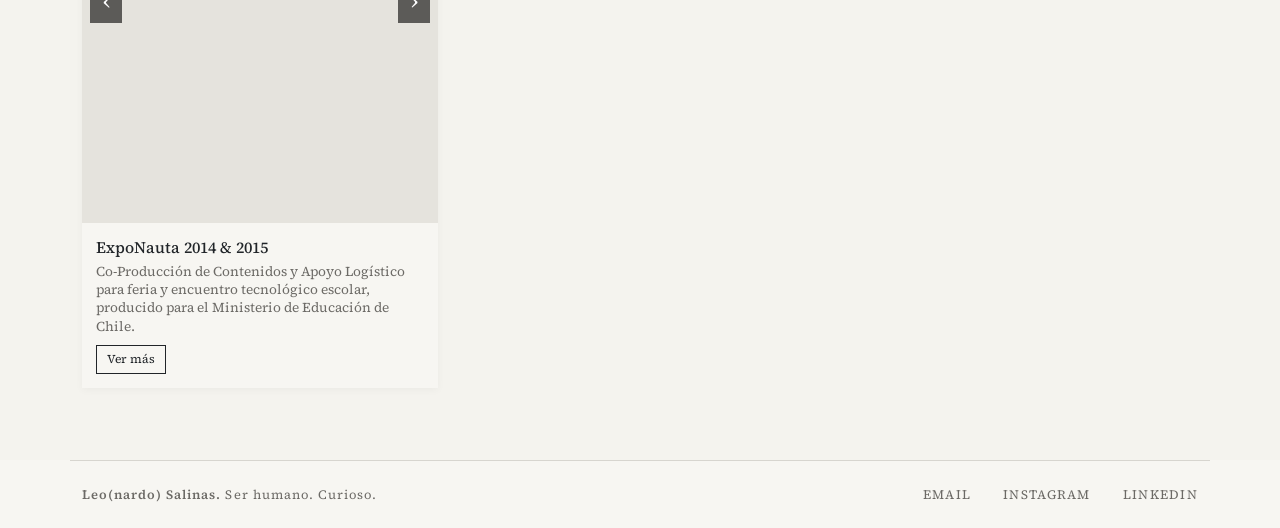
==== commit 7419df70: "Breve cambio en subtítulo de galería y oculta sección "Sobre mi" (hasta acabarla)" ====
--- a/index.html
+++ b/index.html
@@ -37,7 +37,7 @@
                 <div class="section-heading text-center mx-auto">
                     <span class="eyebrow">Portfolio</span>
                     <h2>Las cosas que he hecho para pagar el alquiler</h2>
-                    <p>Y otras cuantas que hago por amor. Todo comenzó en 1996. A los 12 años me apasioné por internet, computadoras y hacer cosas. El resto no sabría cómo describirlo.</p>
+                    <p>...y otras cosas que he hecho sólo por amor. Todo comenzó en 1996. A los 12 años me apasioné por internet, computadoras y hacer cosas. El resto no sabría cómo describirlo.</p>
                 </div>
                 <!-- Los filtros se basan en categorías y usan botones accesibles de Bootstrap. -->
                 <div class="gallery-filters d-flex flex-wrap justify-content-center gap-2 mb-4" role="group" aria-label="Filtrar proyectos por categoría">
@@ -52,7 +52,7 @@
                 <div class="row row-cols-1 row-cols-sm-2 row-cols-lg-3 row-cols-xxl-4 g-4" id="gallery-grid" aria-live="polite"></div>
             </div>
         </section>
-
+        <!-- 
         <section class="about-section container py-5" id="sobre-mi">
             <div class="section-heading text-center mx-auto">
                 <span class="eyebrow">Sobre mí</span>
@@ -63,6 +63,7 @@
                 </div>
             </div>
         </section>
+        -->
     </main>
 
     <div data-include="components/footer.html"></div>
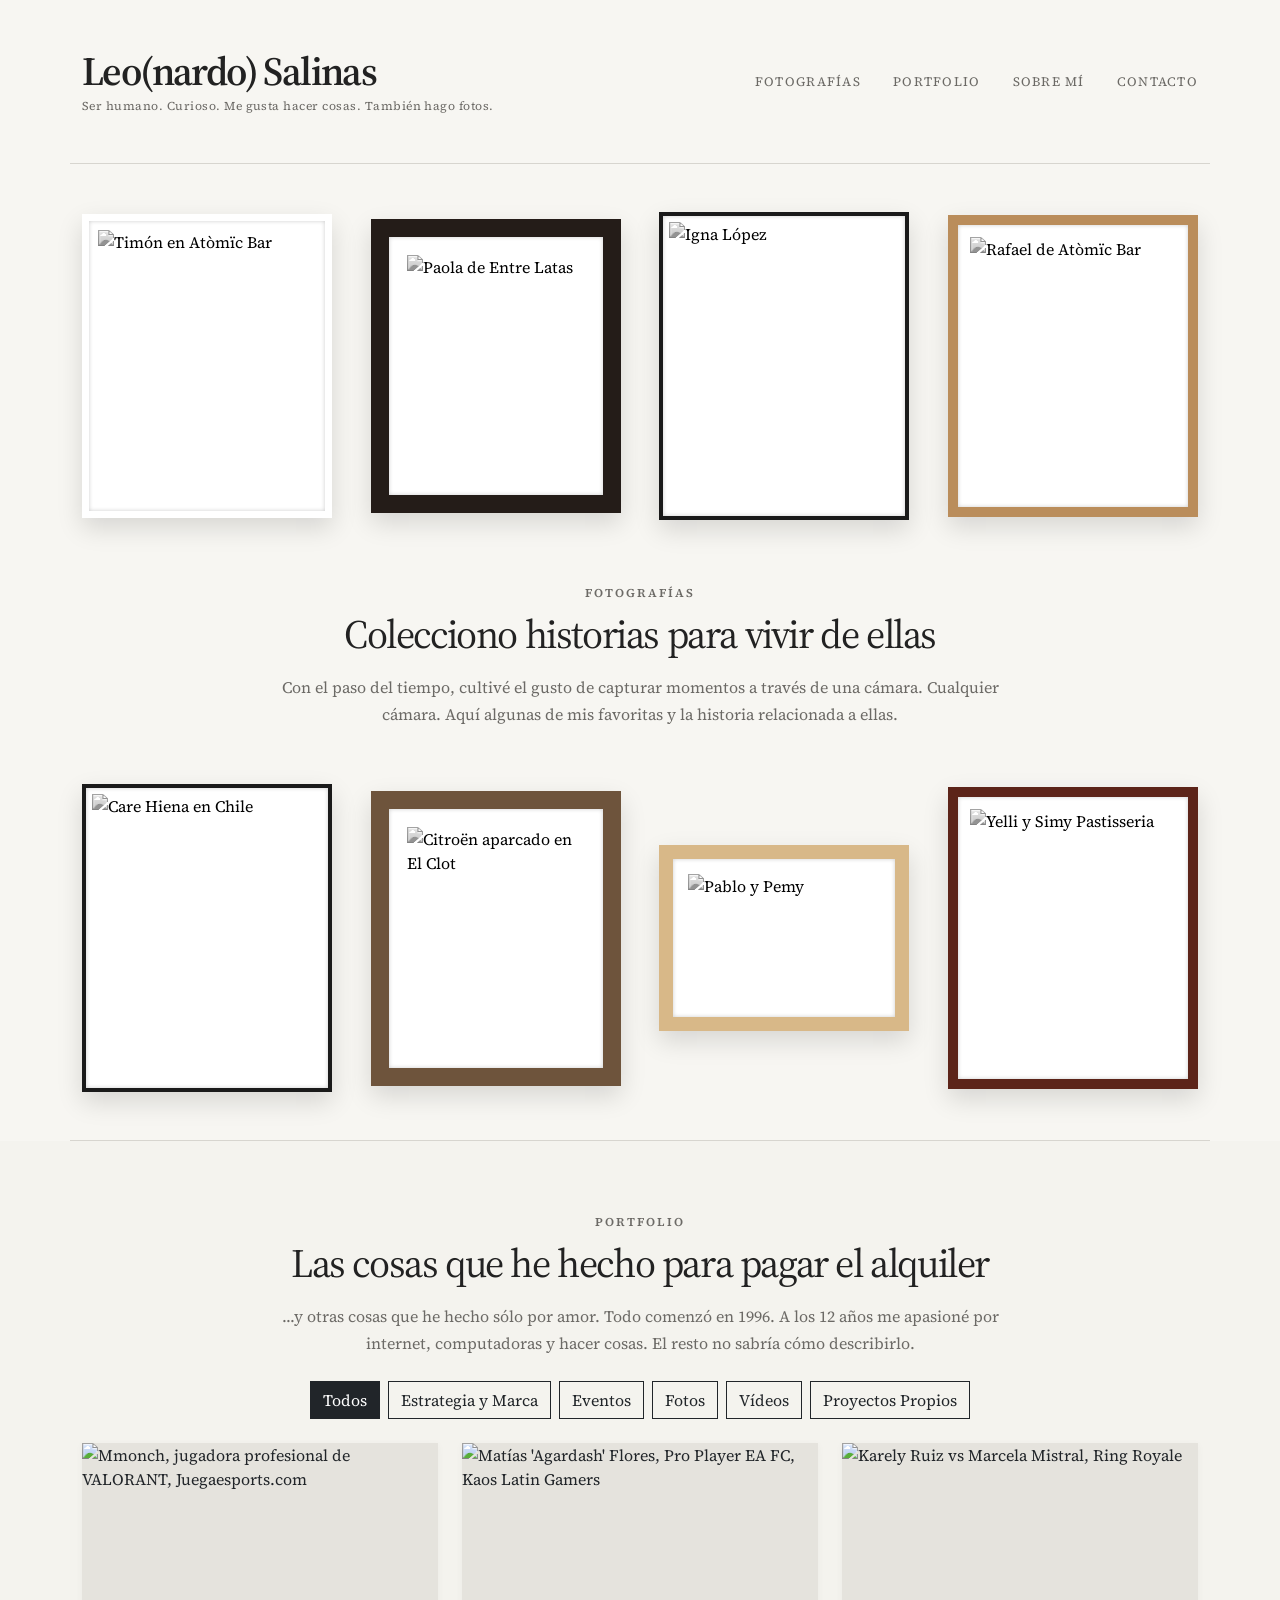
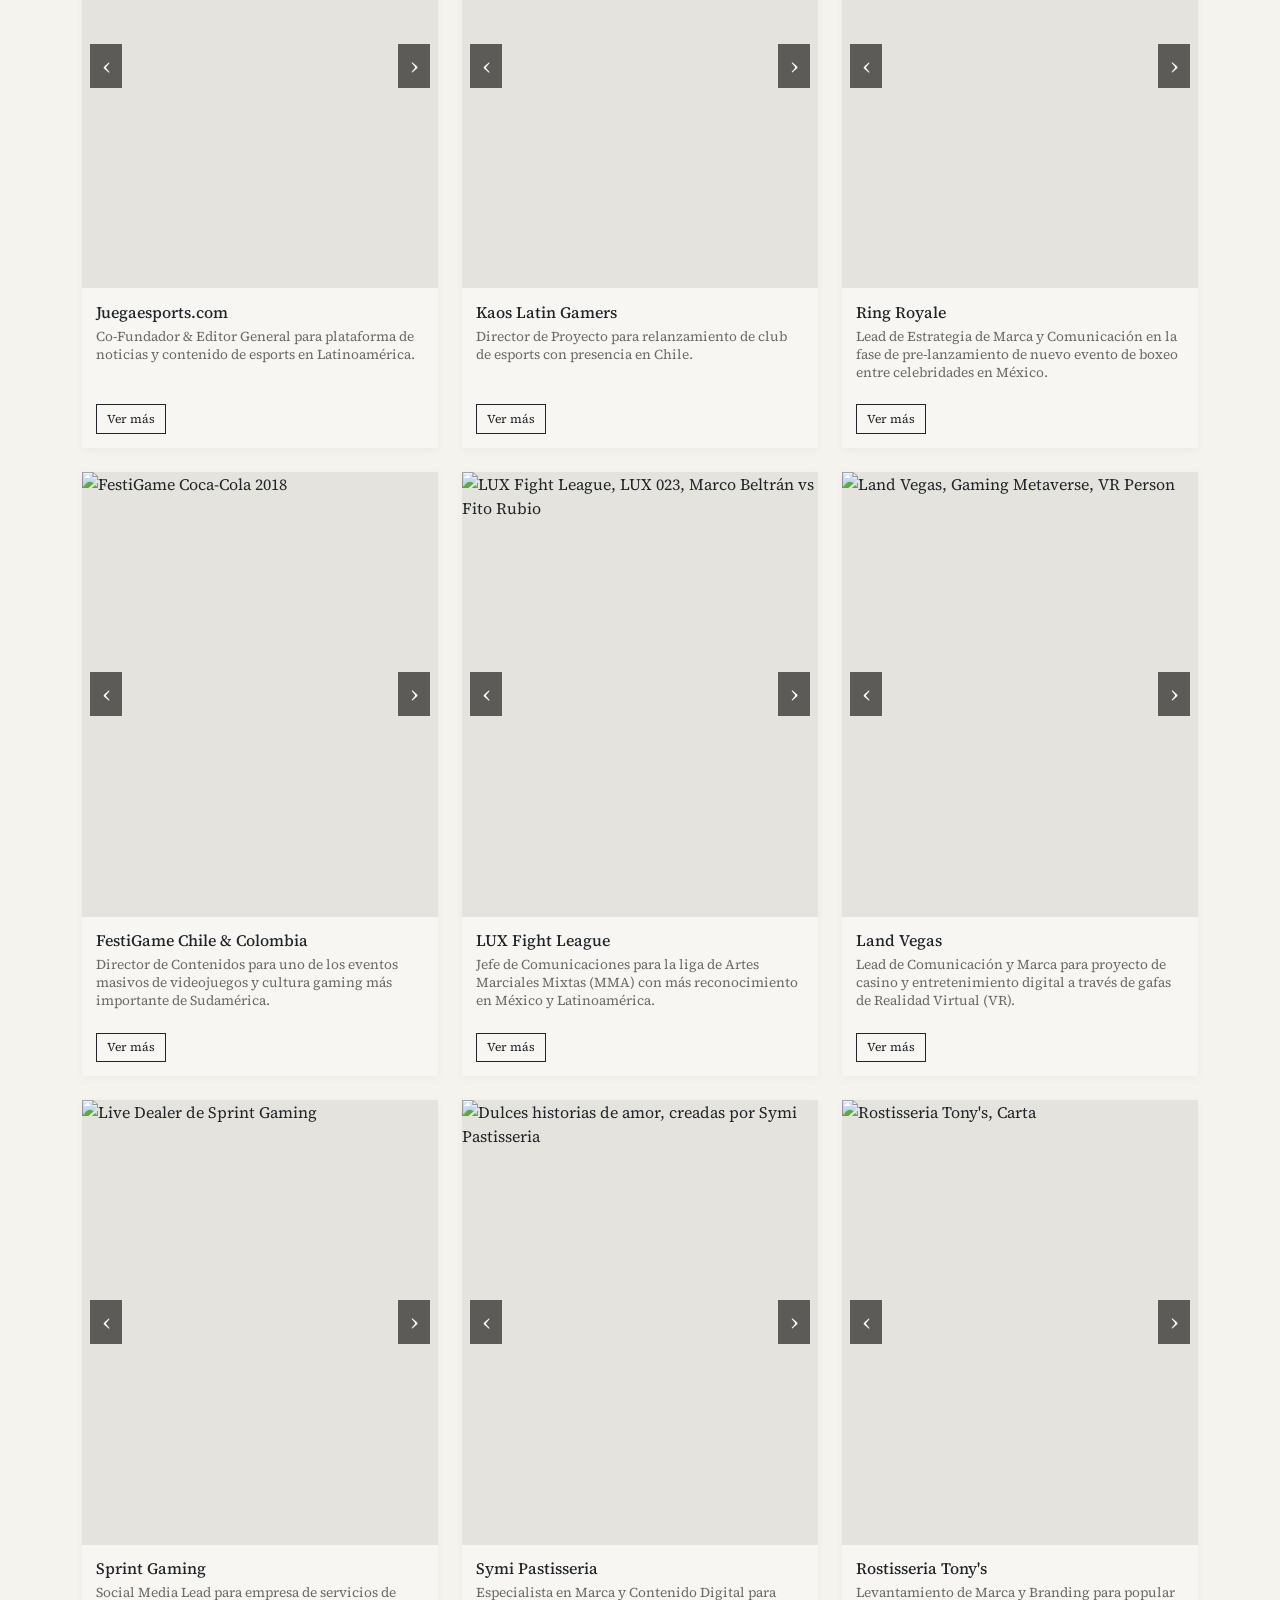
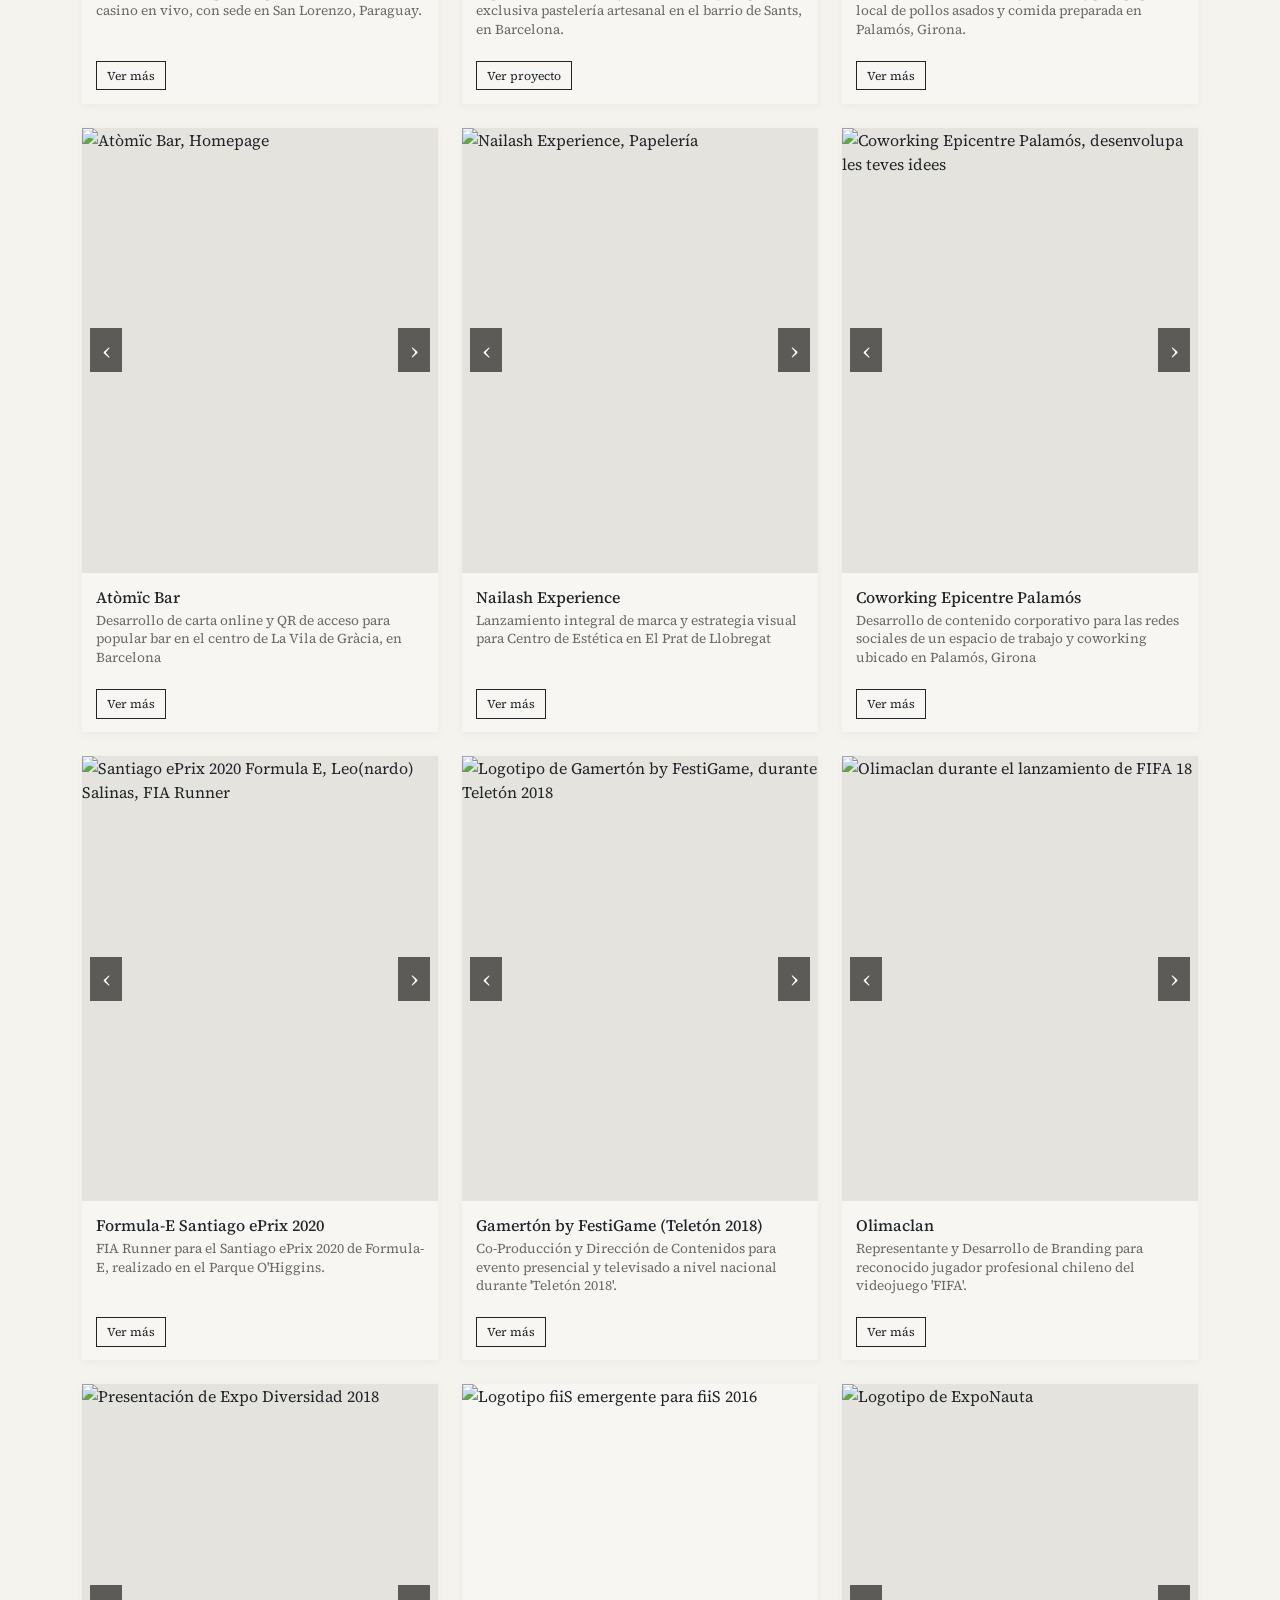
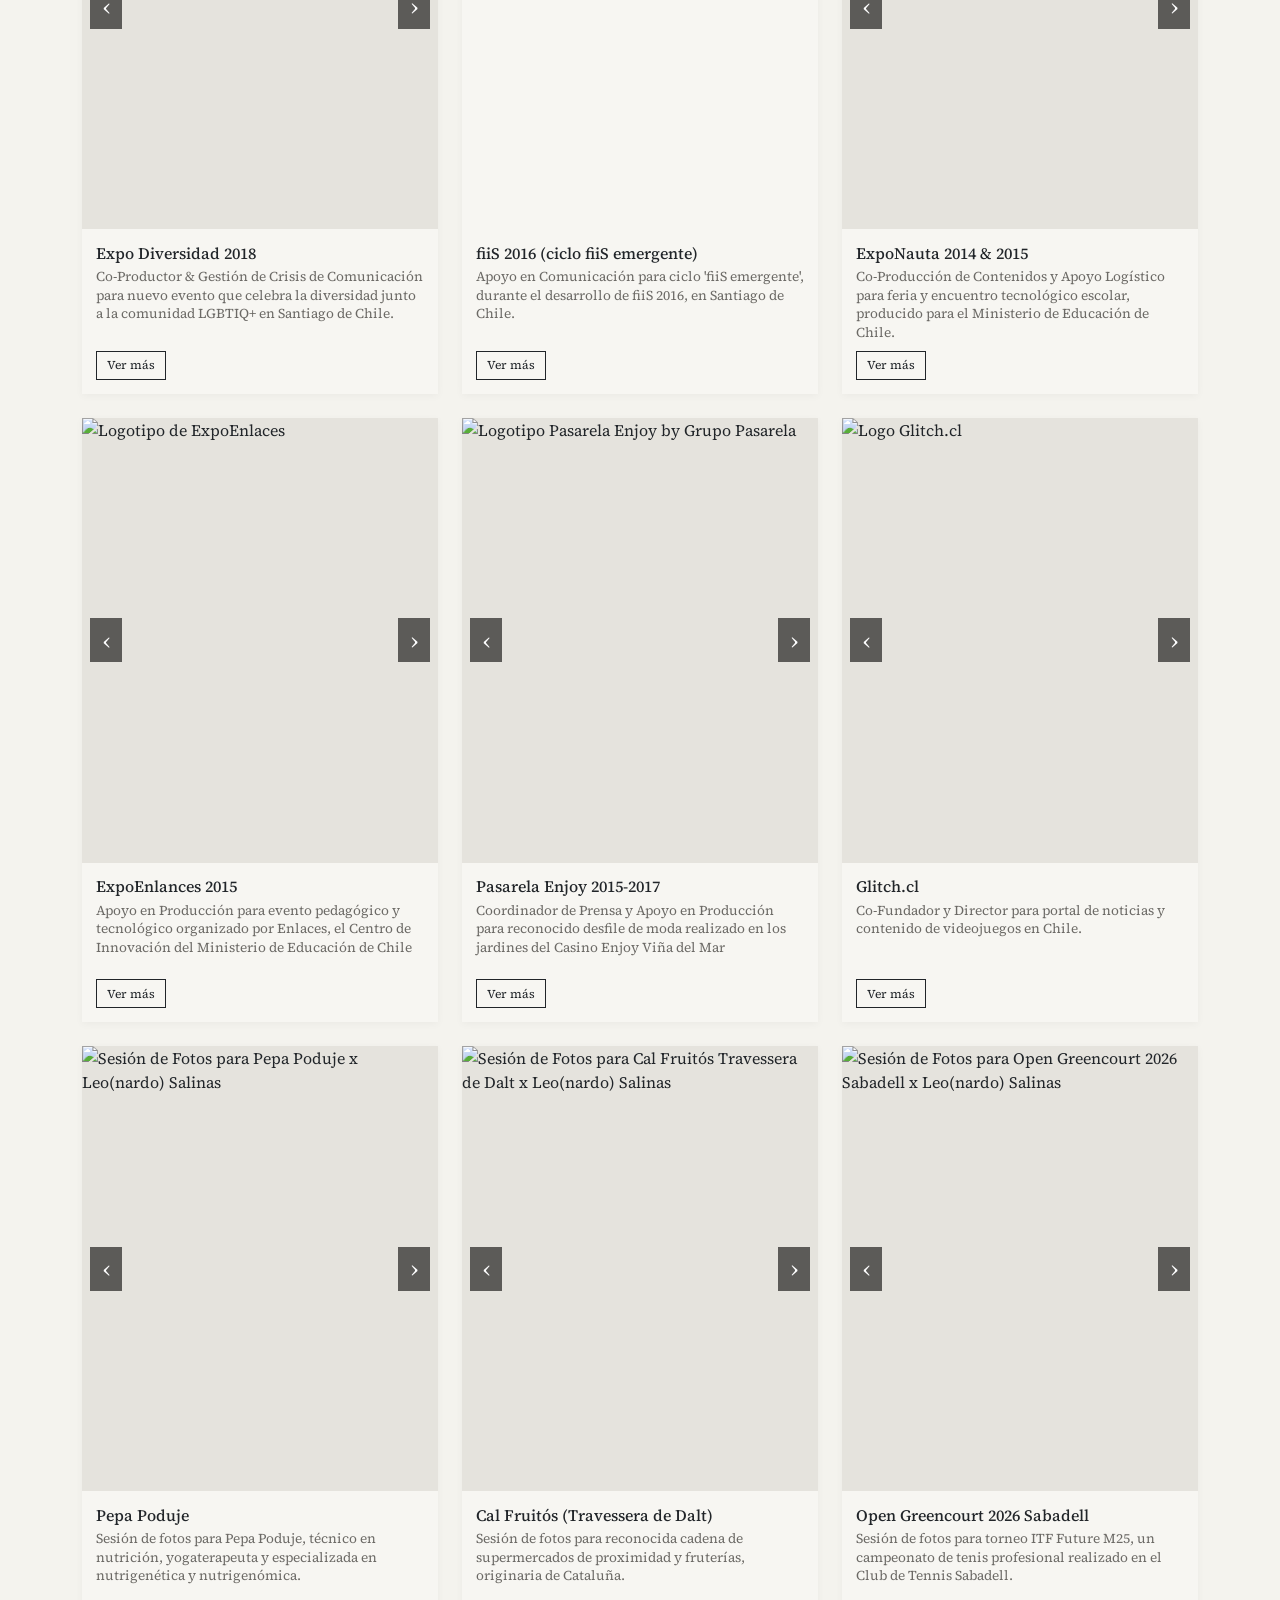
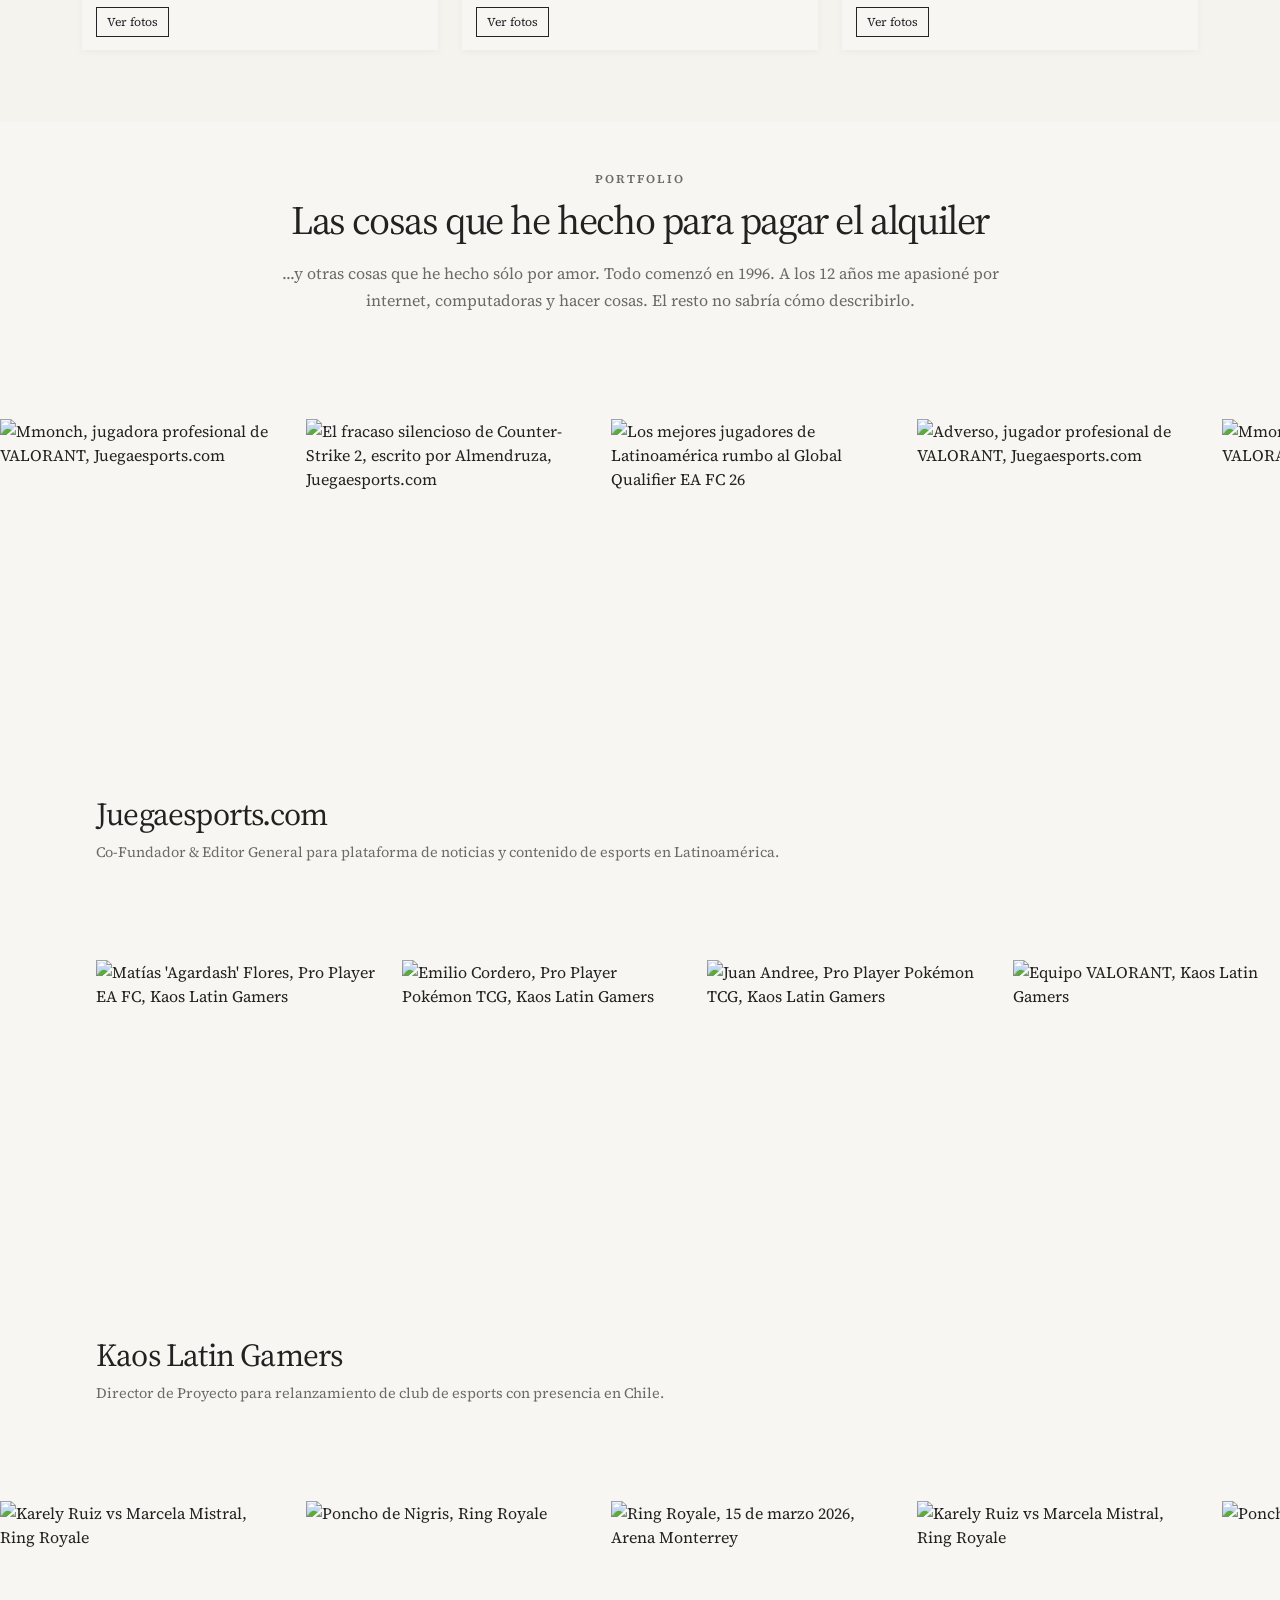
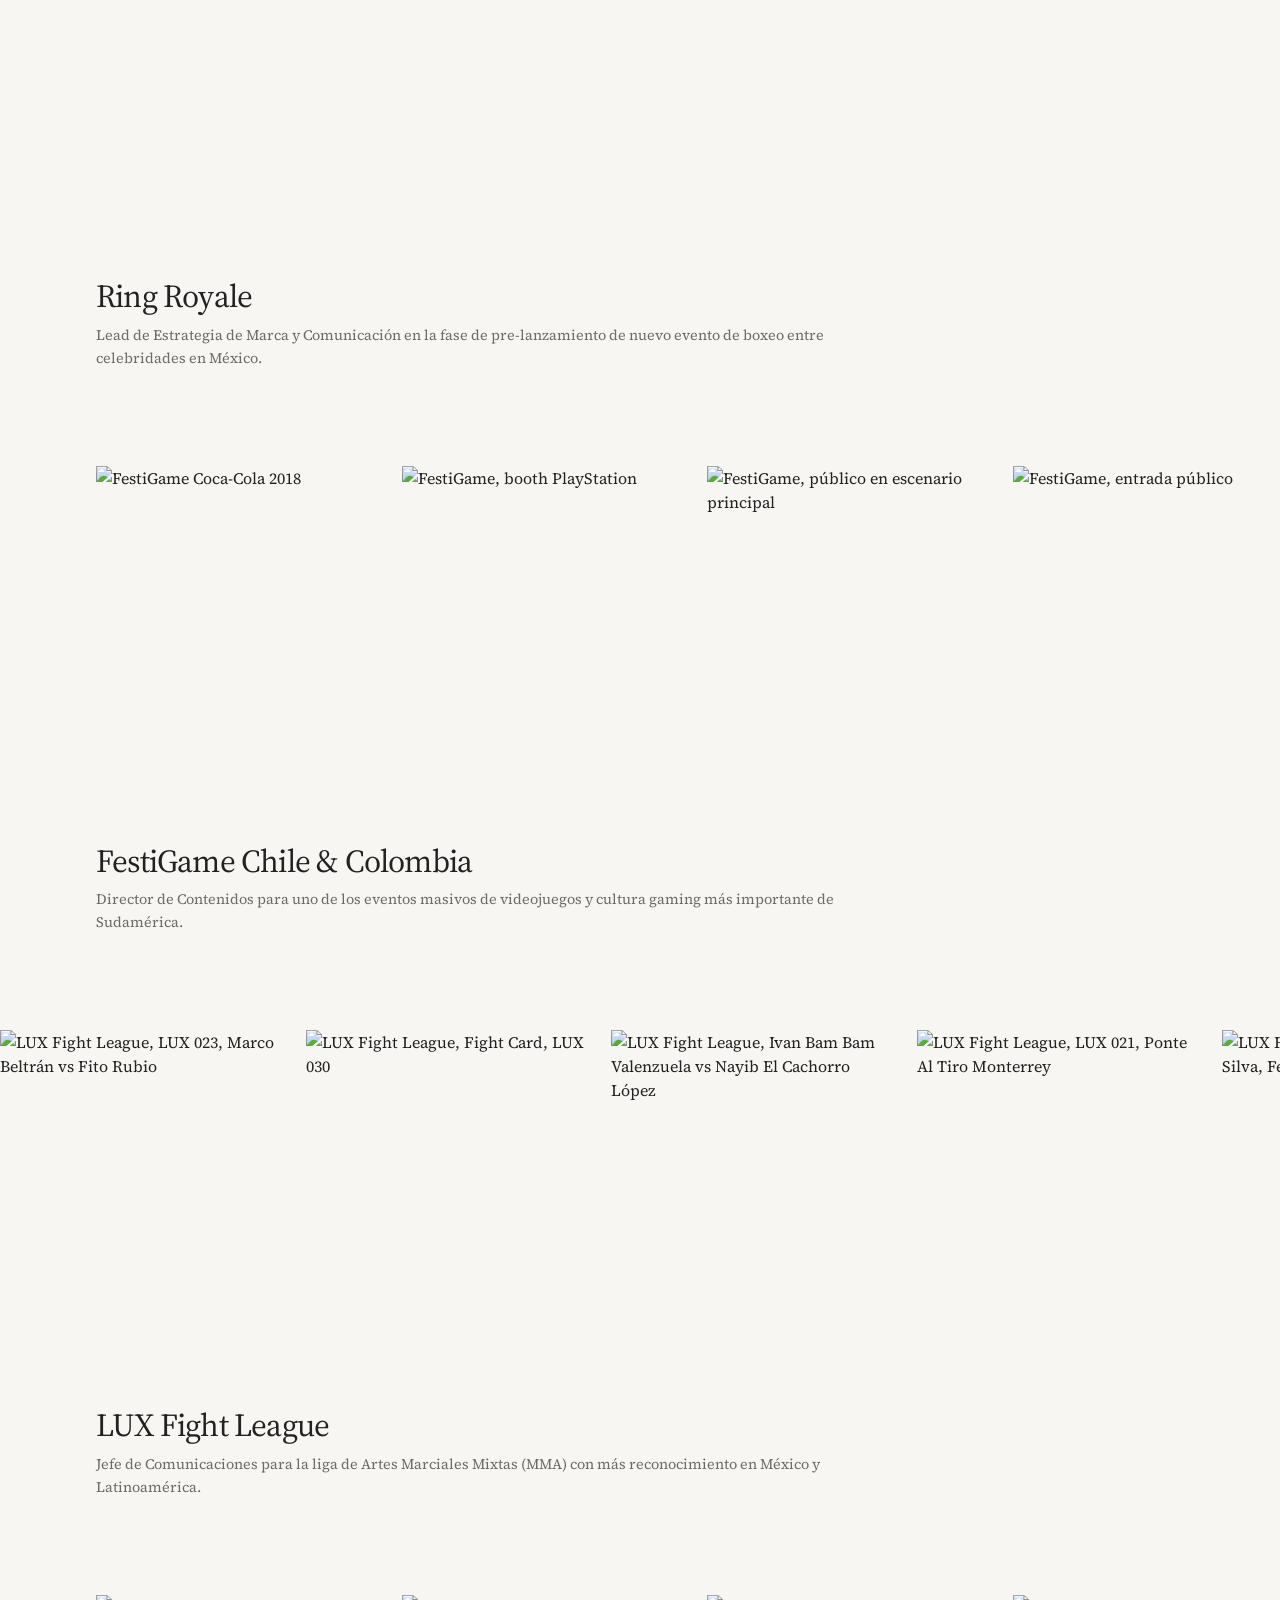
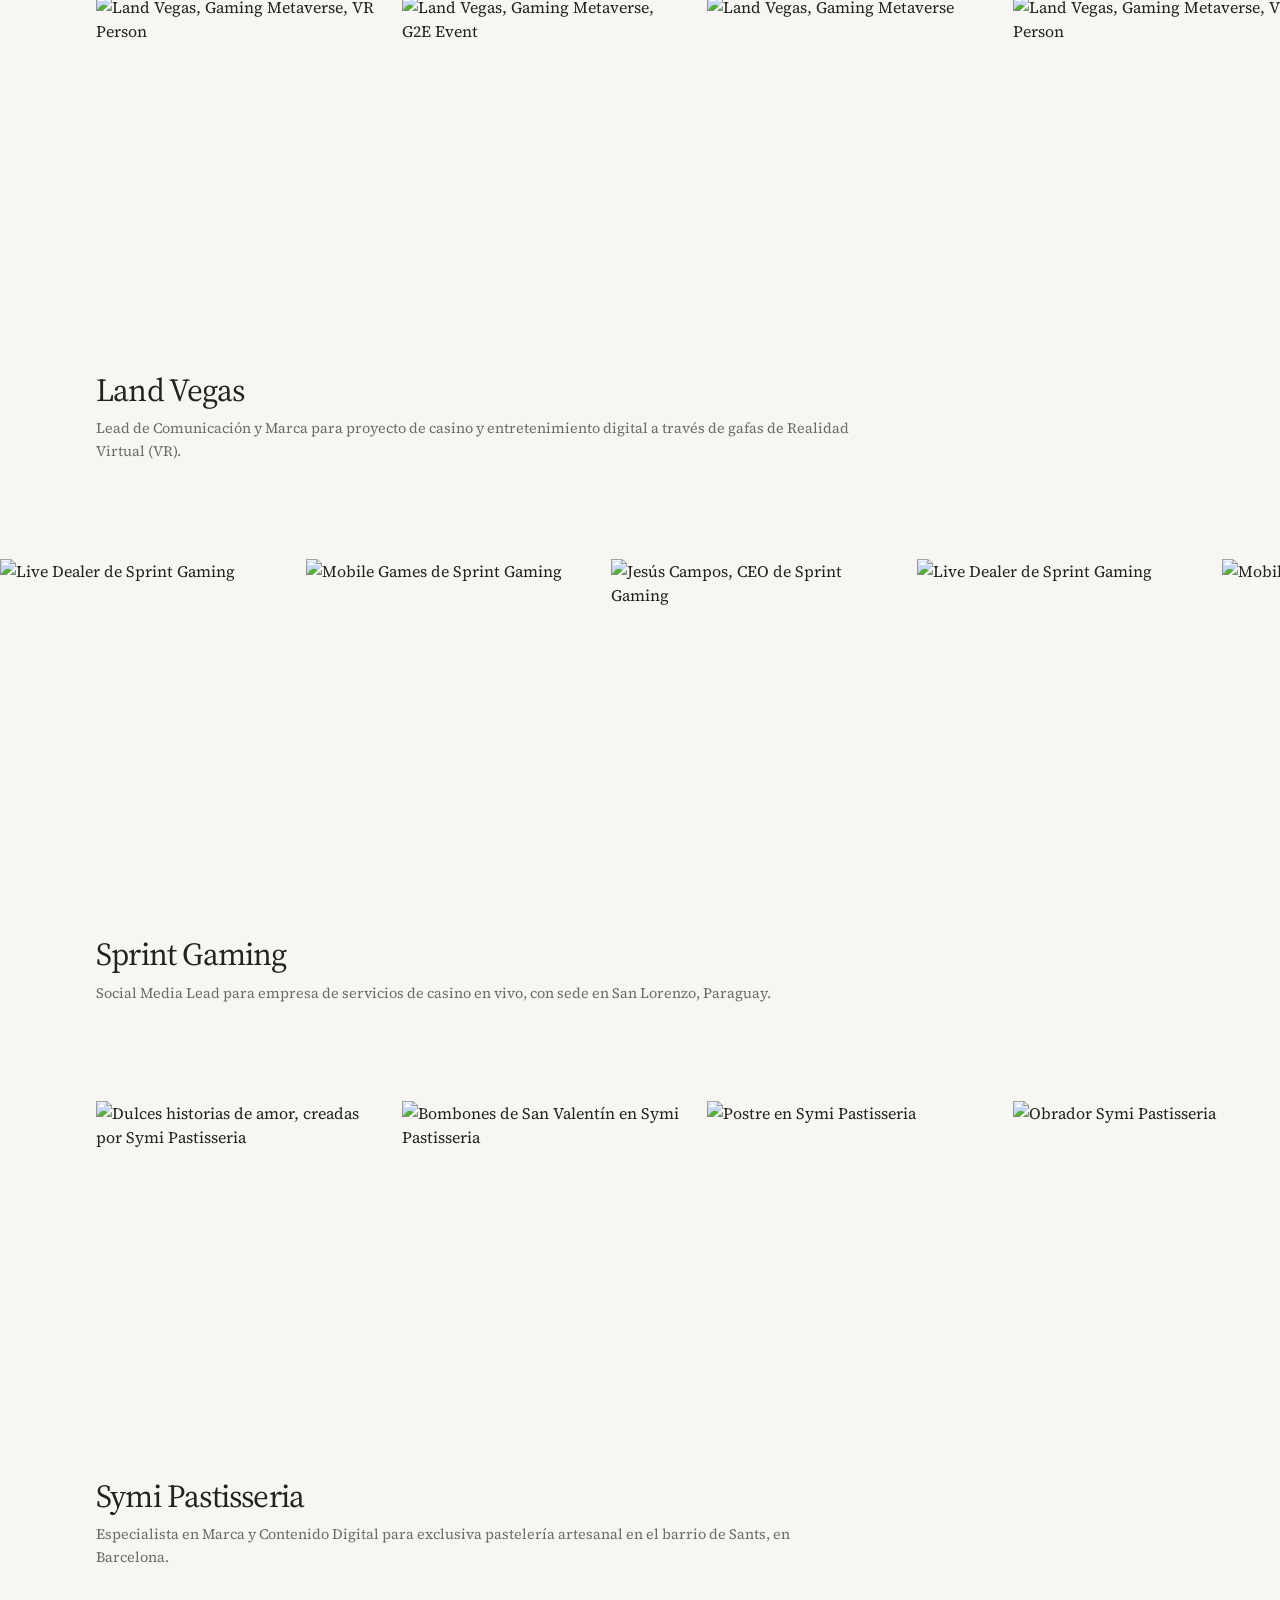
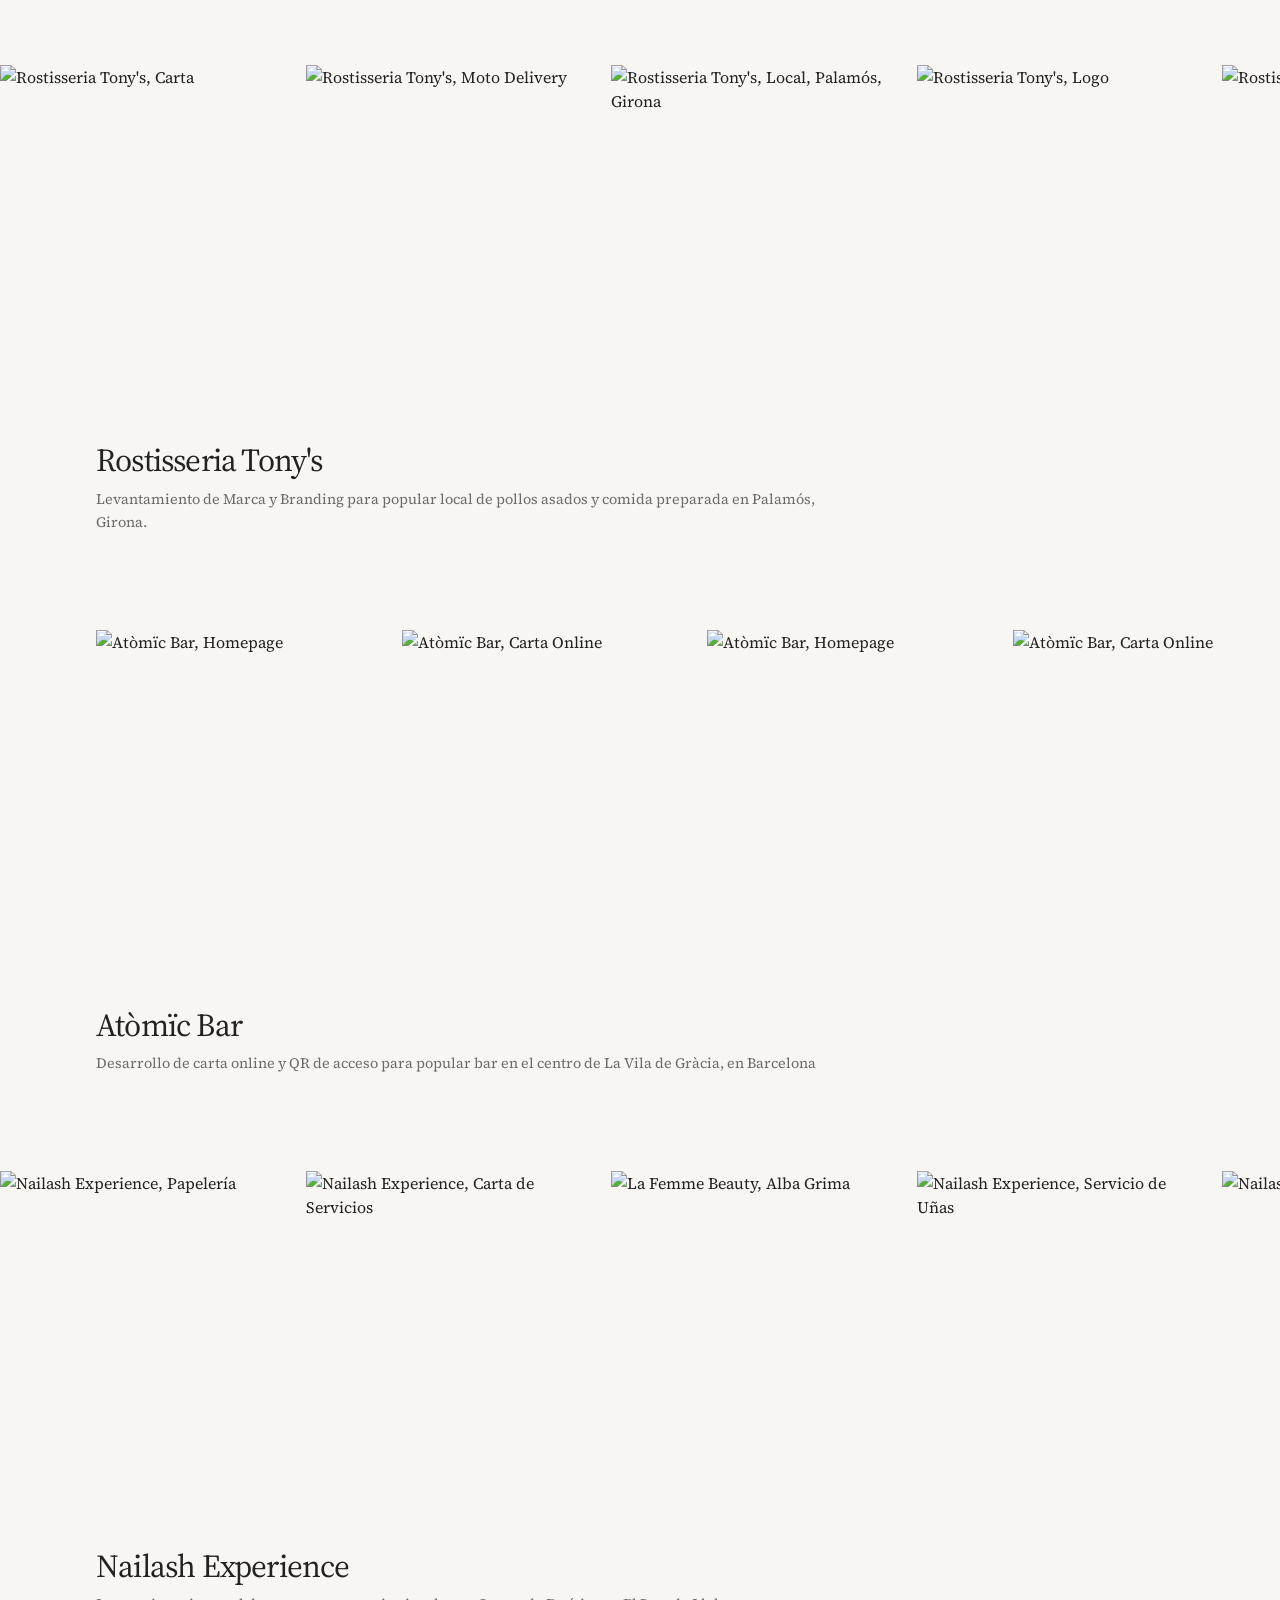
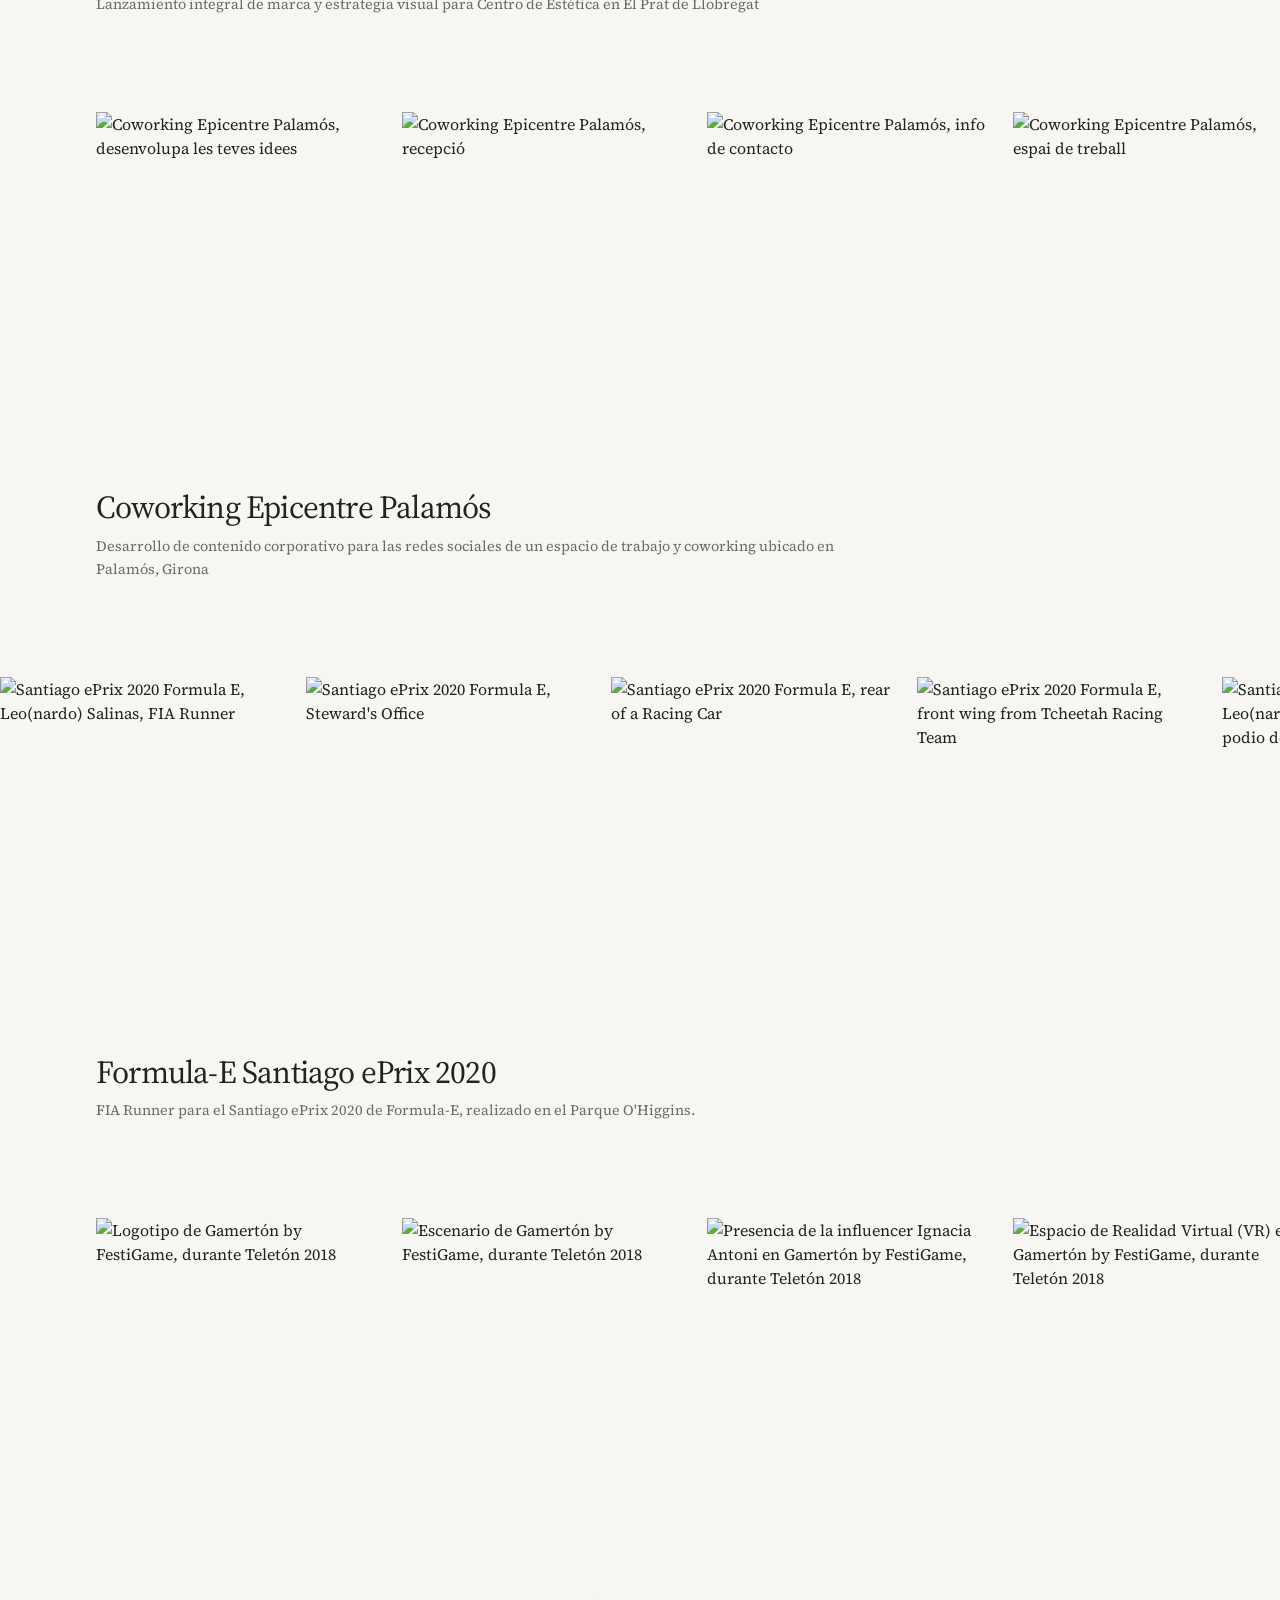
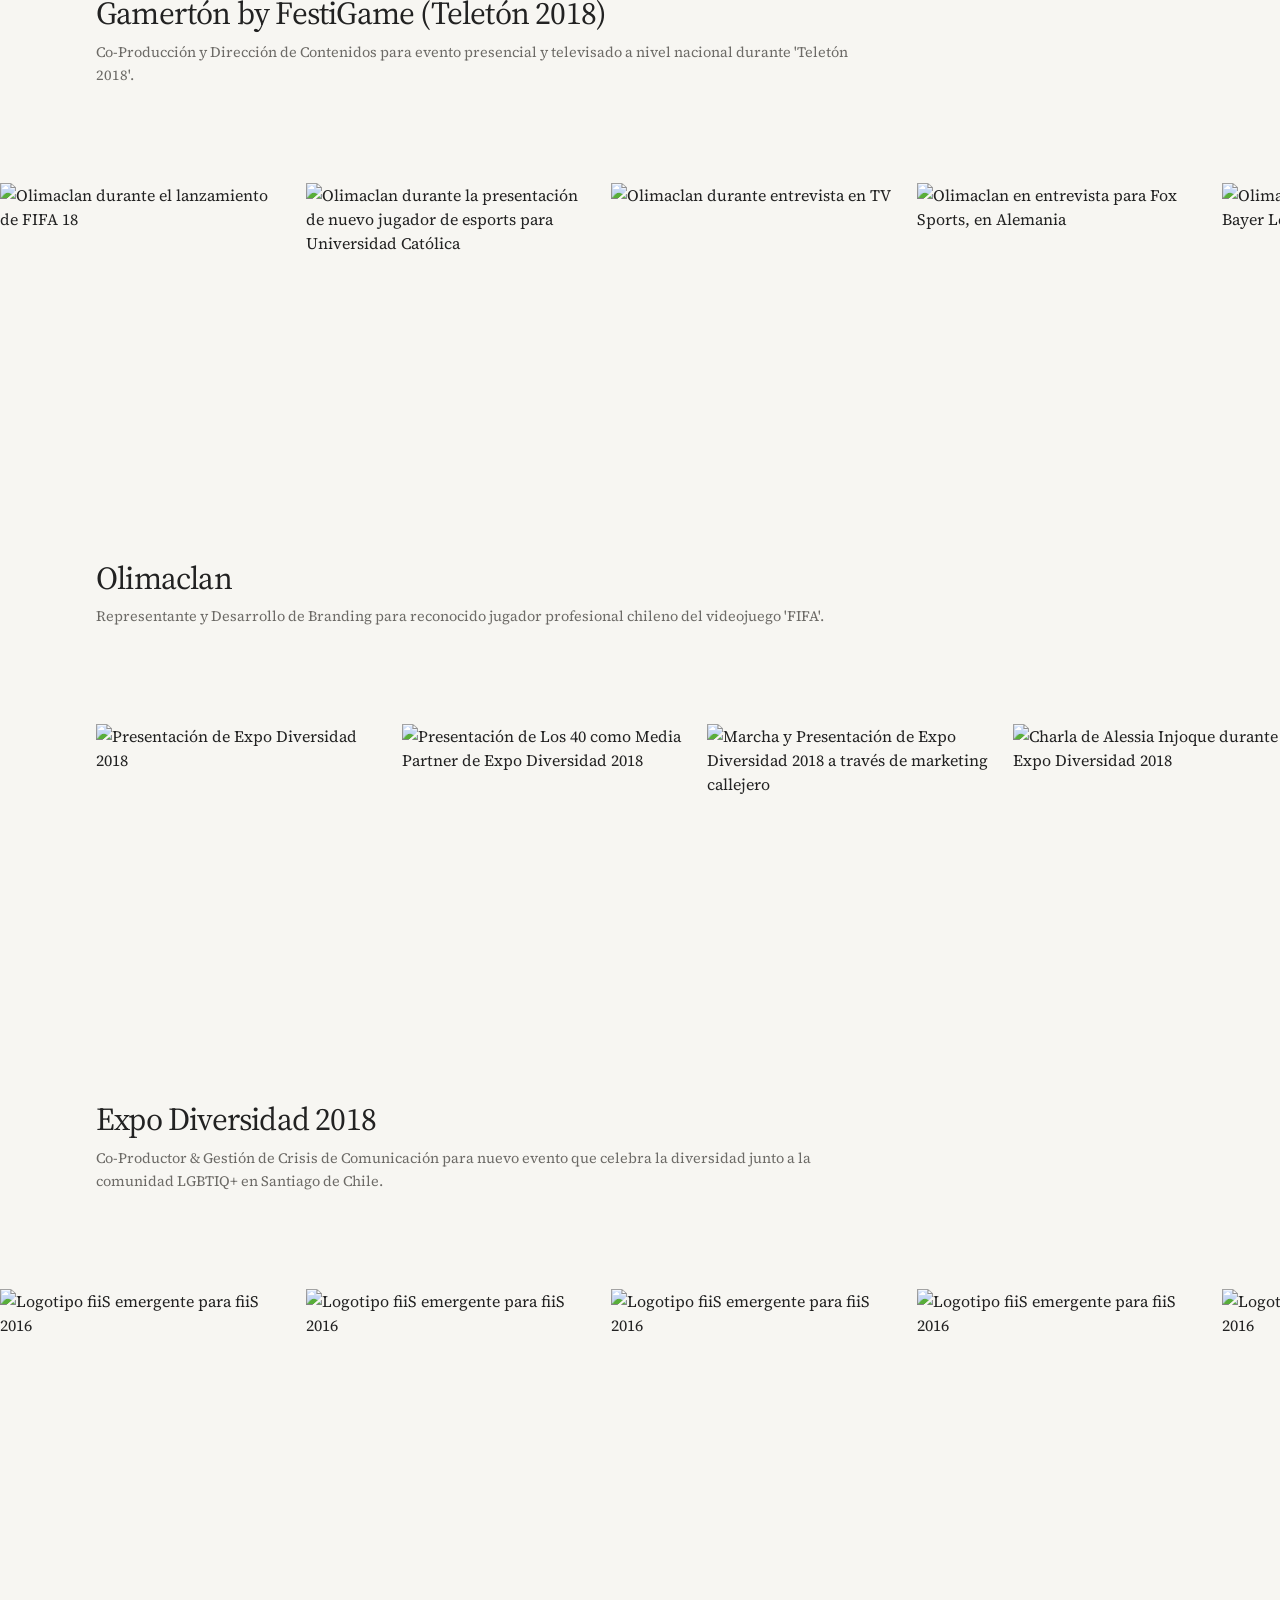
==== commit b3f5e032: "Creación de slideshows para visualizar proyectos" ====
--- a/index.html
+++ b/index.html
@@ -31,7 +31,7 @@
             </div>
             <div class="photo-grid" id="photo-grid-second" aria-label="Siguientes fotografías"></div>
         </section>
-
+        
         <section class="projects-section py-5" id="portfolio">
             <div class="container-xl py-4">
                 <div class="section-heading text-center mx-auto">
@@ -39,7 +39,6 @@
                     <h2>Las cosas que he hecho para pagar el alquiler</h2>
                     <p>...y otras cosas que he hecho sólo por amor. Todo comenzó en 1996. A los 12 años me apasioné por internet, computadoras y hacer cosas. El resto no sabría cómo describirlo.</p>
                 </div>
-                <!-- Los filtros se basan en categorías y usan botones accesibles de Bootstrap. -->
                 <div class="gallery-filters d-flex flex-wrap justify-content-center gap-2 mb-4" role="group" aria-label="Filtrar proyectos por categoría">
                     <button class="btn btn-outline-dark active" type="button" data-gallery-filter="all" aria-pressed="true">Todos</button>
                     <button class="btn btn-outline-dark" type="button" data-gallery-filter="Estrategia y Marca" aria-pressed="false">Estrategia y Marca</button>
@@ -48,7 +47,6 @@
                     <button class="btn btn-outline-dark" type="button" data-gallery-filter="Vídeos" aria-pressed="false">Vídeos</button>
                     <button class="btn btn-outline-dark" type="button" data-gallery-filter="Proyectos Propios" aria-pressed="false">Proyectos Propios</button>
                 </div>
-                <!-- Bootstrap adapta las columnas de una tarjeta en móvil, tablet y escritorio. -->
                 <div class="row row-cols-1 row-cols-sm-2 row-cols-lg-3 row-cols-xxl-4 g-4" id="gallery-grid" aria-live="polite"></div>
             </div>
         </section>
@@ -64,6 +62,17 @@
             </div>
         </section>
         -->
+
+        <!-- Cada proyecto de galleryItems genera un slideshow con sus imágenes, textos alternativos, título y descripción. -->
+        <section class="image-marquees-section py-5" aria-label="Slideshows de proyectos">
+            <div class="section-heading text-center mx-auto">
+                <span class="eyebrow">Portfolio</span>
+                <h2>Las cosas que he hecho para pagar el alquiler</h2>
+                <p>...y otras cosas que he hecho sólo por amor. Todo comenzó en 1996. A los 12 años me apasioné por internet, computadoras y hacer cosas. El resto no sabría cómo describirlo.</p>
+            </div>
+            <!-- Para sumar un slideshow, añade el proyecto a galleryItems en main.js; la asimetría se alterna automáticamente. -->
+            <div id="project-image-marquees"></div>
+        </section>
     </main>
 
     <div data-include="components/footer.html"></div>
--- a/assets/css/styles.css
+++ b/assets/css/styles.css
@@ -251,6 +251,87 @@
 
 .projects-section .section-heading {
     margin-bottom: 1.5rem;
+}
+
+/* El grupo duplicado permite desplazar las cinco imágenes en un bucle continuo. */
+.image-marquees-section {
+    overflow: hidden;
+    background: var(--page-bg);
+}
+
+.image-marquee-block .section-heading {
+    margin-bottom: 2rem;
+}
+
+.image-marquee-caption {
+    max-width: 72rem;
+    margin: 1.5rem auto 0;
+    padding: 0 clamp(1rem, 3vw, 2rem);
+    text-align: left;
+}
+
+.image-marquee-caption h2 {
+    margin: 0;
+    font-size: clamp(1.4rem, 3vw, 2rem);
+    font-weight: 400;
+    letter-spacing: -.025em;
+}
+
+.image-marquee-caption p {
+    max-width: 48rem;
+    margin: .5rem 0 0;
+    color: var(--muted);
+    font-size: .9rem;
+    line-height: 1.6;
+}
+
+.image-marquee-section--offset .image-marquee-track {
+    margin-left: clamp(3rem, 9vw, 6rem);
+}
+
+.image-marquee {
+    --marquee-gap: clamp(.75rem, 2vw, 1.5rem);
+    overflow: hidden;
+    cursor: grab;
+    touch-action: pan-y;
+    user-select: none;
+}
+
+.image-marquee.is-dragging {
+    cursor: grabbing;
+}
+
+.image-marquee-track,
+.image-marquee-group {
+    display: flex;
+    width: max-content;
+}
+
+.image-marquee-track {
+    animation: image-marquee-scroll 36s linear infinite;
+    will-change: transform;
+}
+
+.image-marquee-group {
+    flex: none;
+    gap: var(--marquee-gap);
+    padding-right: var(--marquee-gap);
+}
+
+.image-marquee img {
+    display: block;
+    flex: 0 0 clamp(10rem, 22vw, 18rem);
+    width: clamp(10rem, 22vw, 18rem);
+    height: auto;
+    aspect-ratio: 4 / 5;
+    object-fit: cover;
+    -webkit-user-drag: none;
+}
+
+@keyframes image-marquee-scroll {
+    to {
+        transform: translateX(-50%);
+    }
 }
 
 .gallery-card {
@@ -459,6 +540,15 @@
     .gallery-carousel-track {
         transition: none;
     }
+
+    .image-marquee {
+        overflow-x: auto;
+    }
+
+    .image-marquee-track {
+        animation: none;
+        will-change: auto;
+    }
 }
 
 /* Ajustes de columnas y navegación para tablet y móvil. */
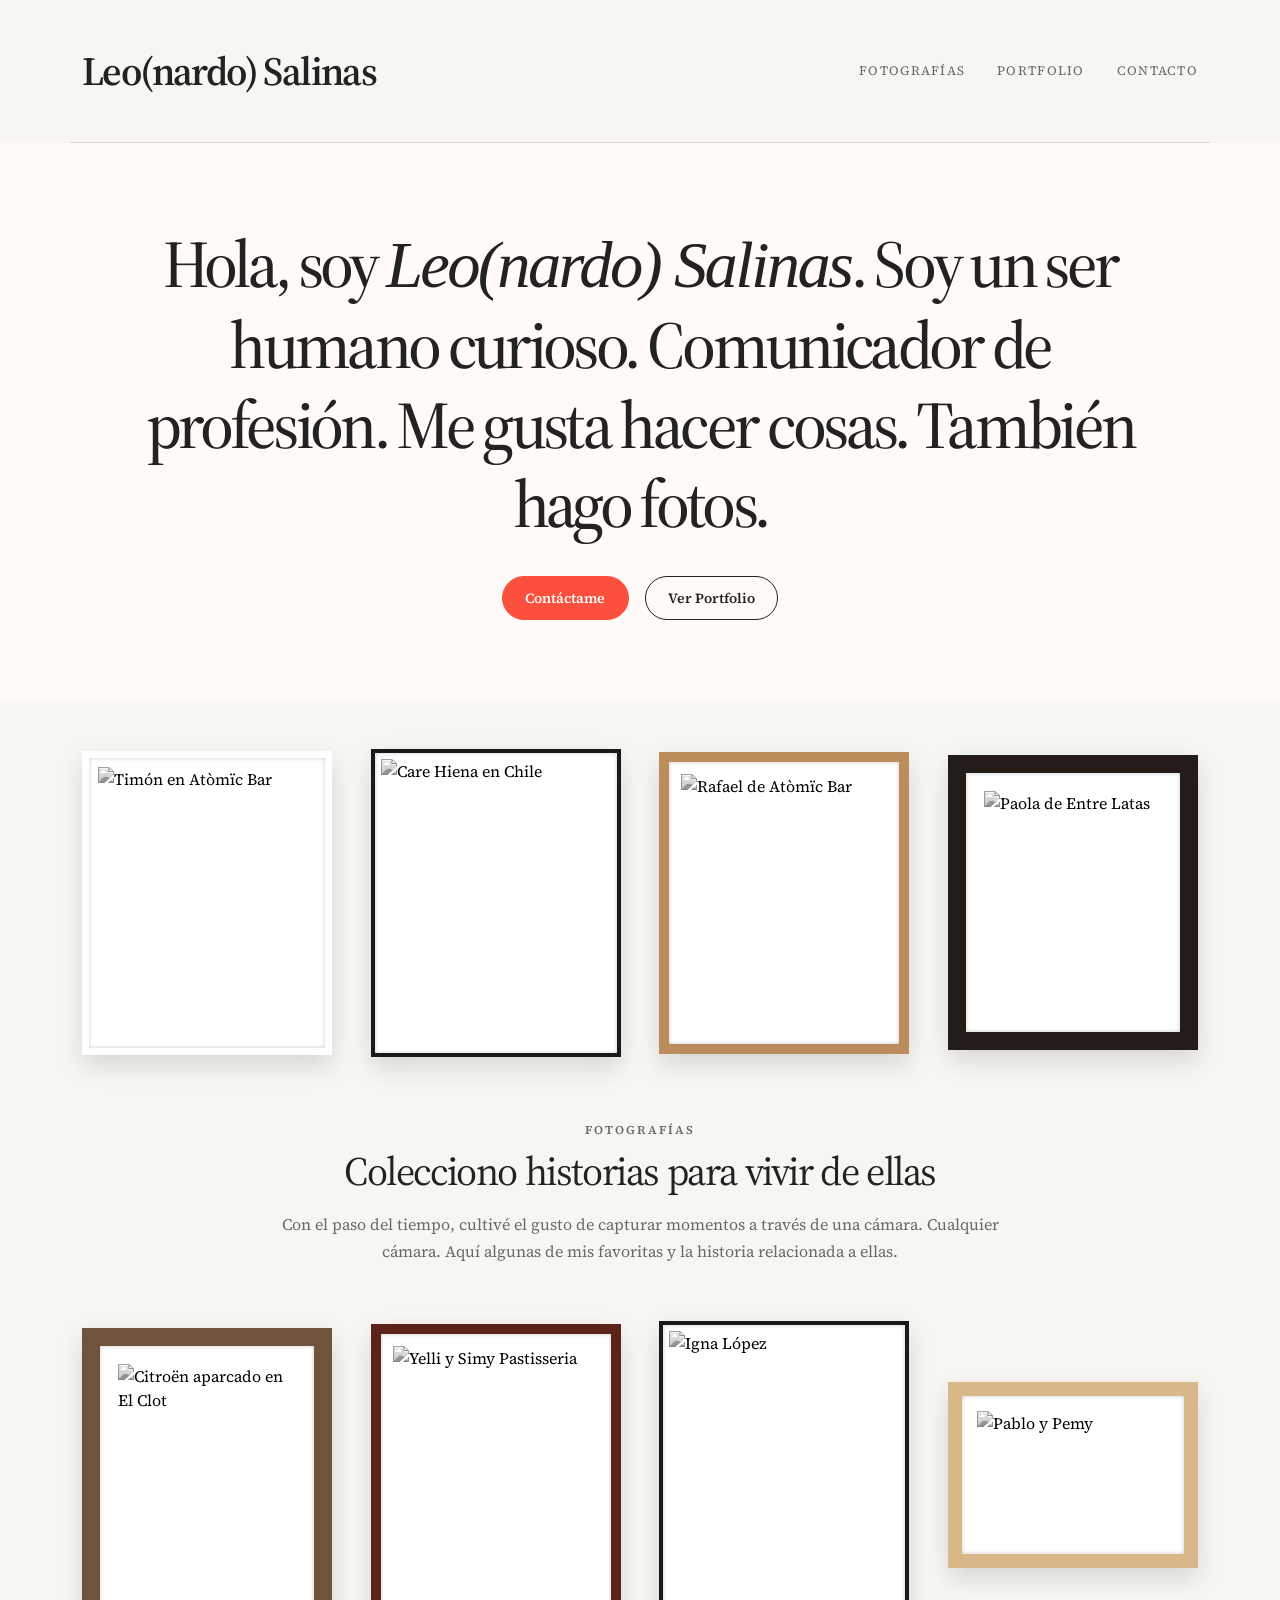
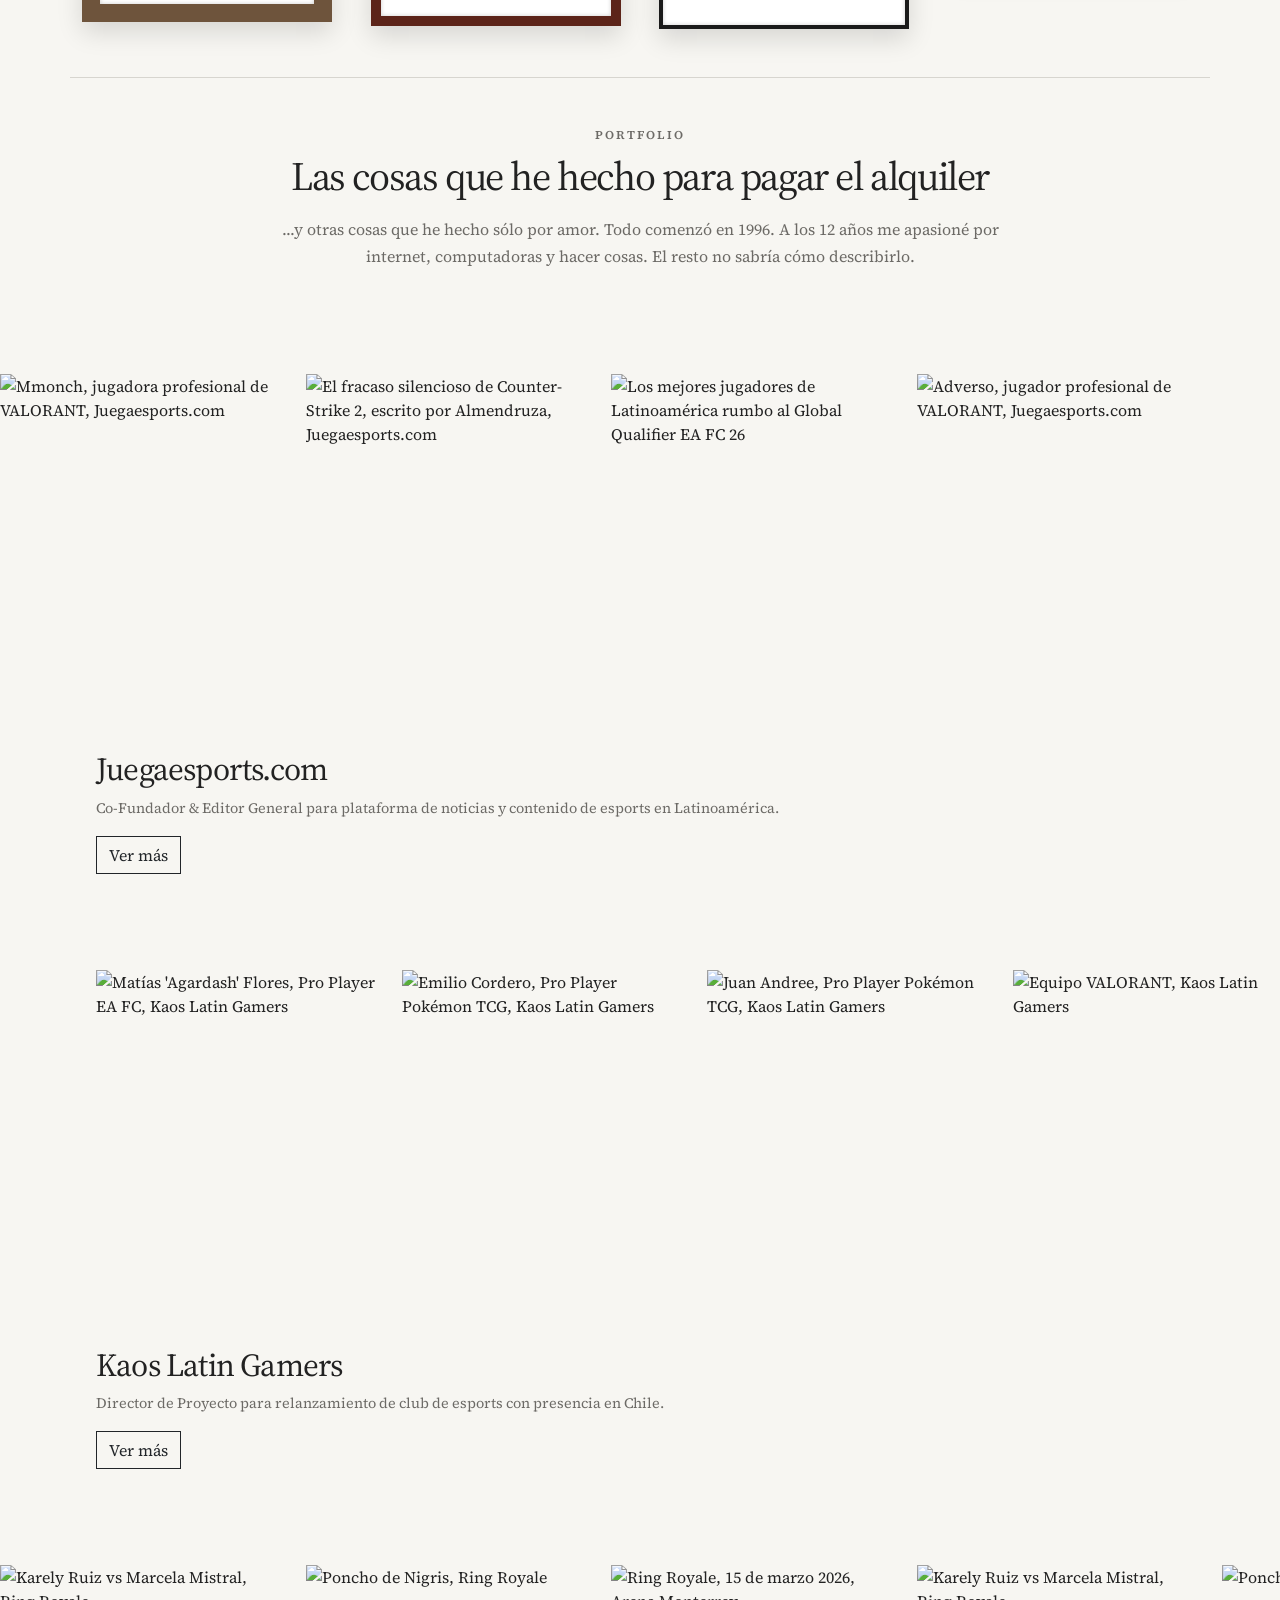
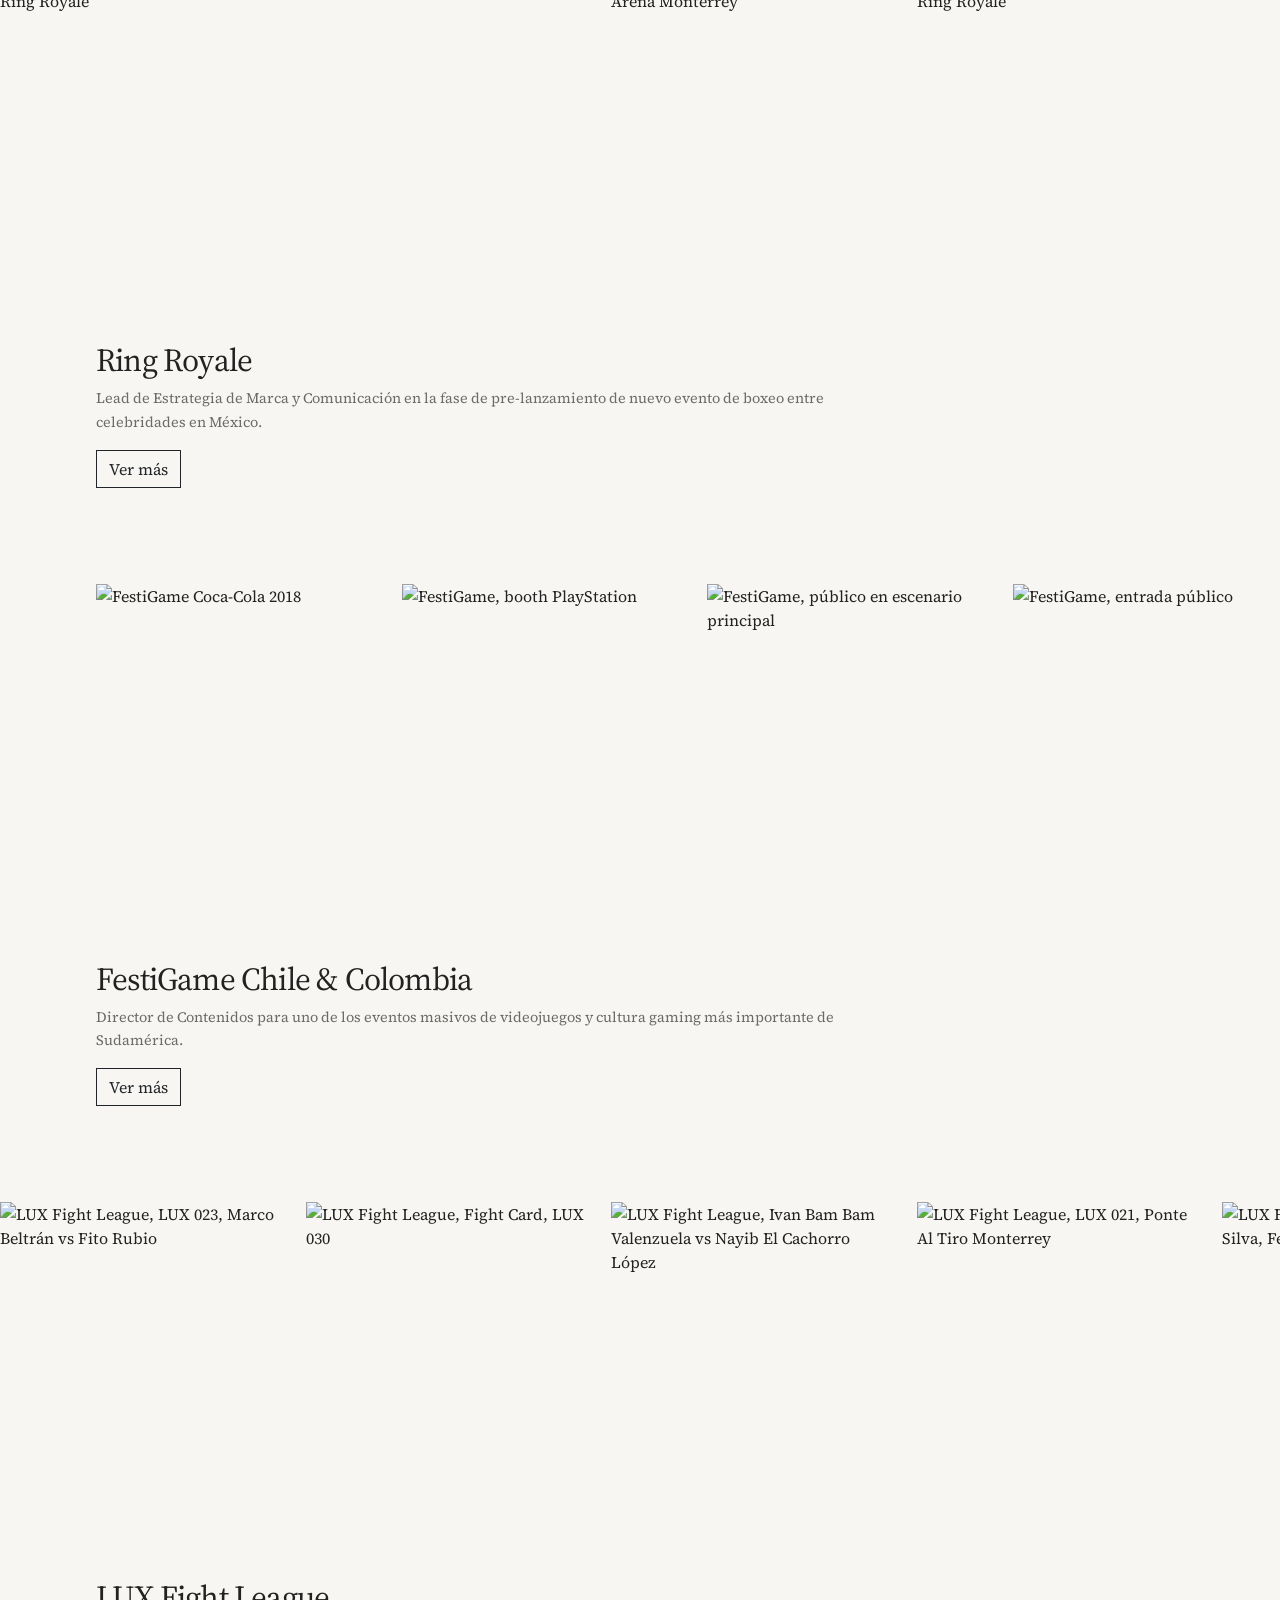
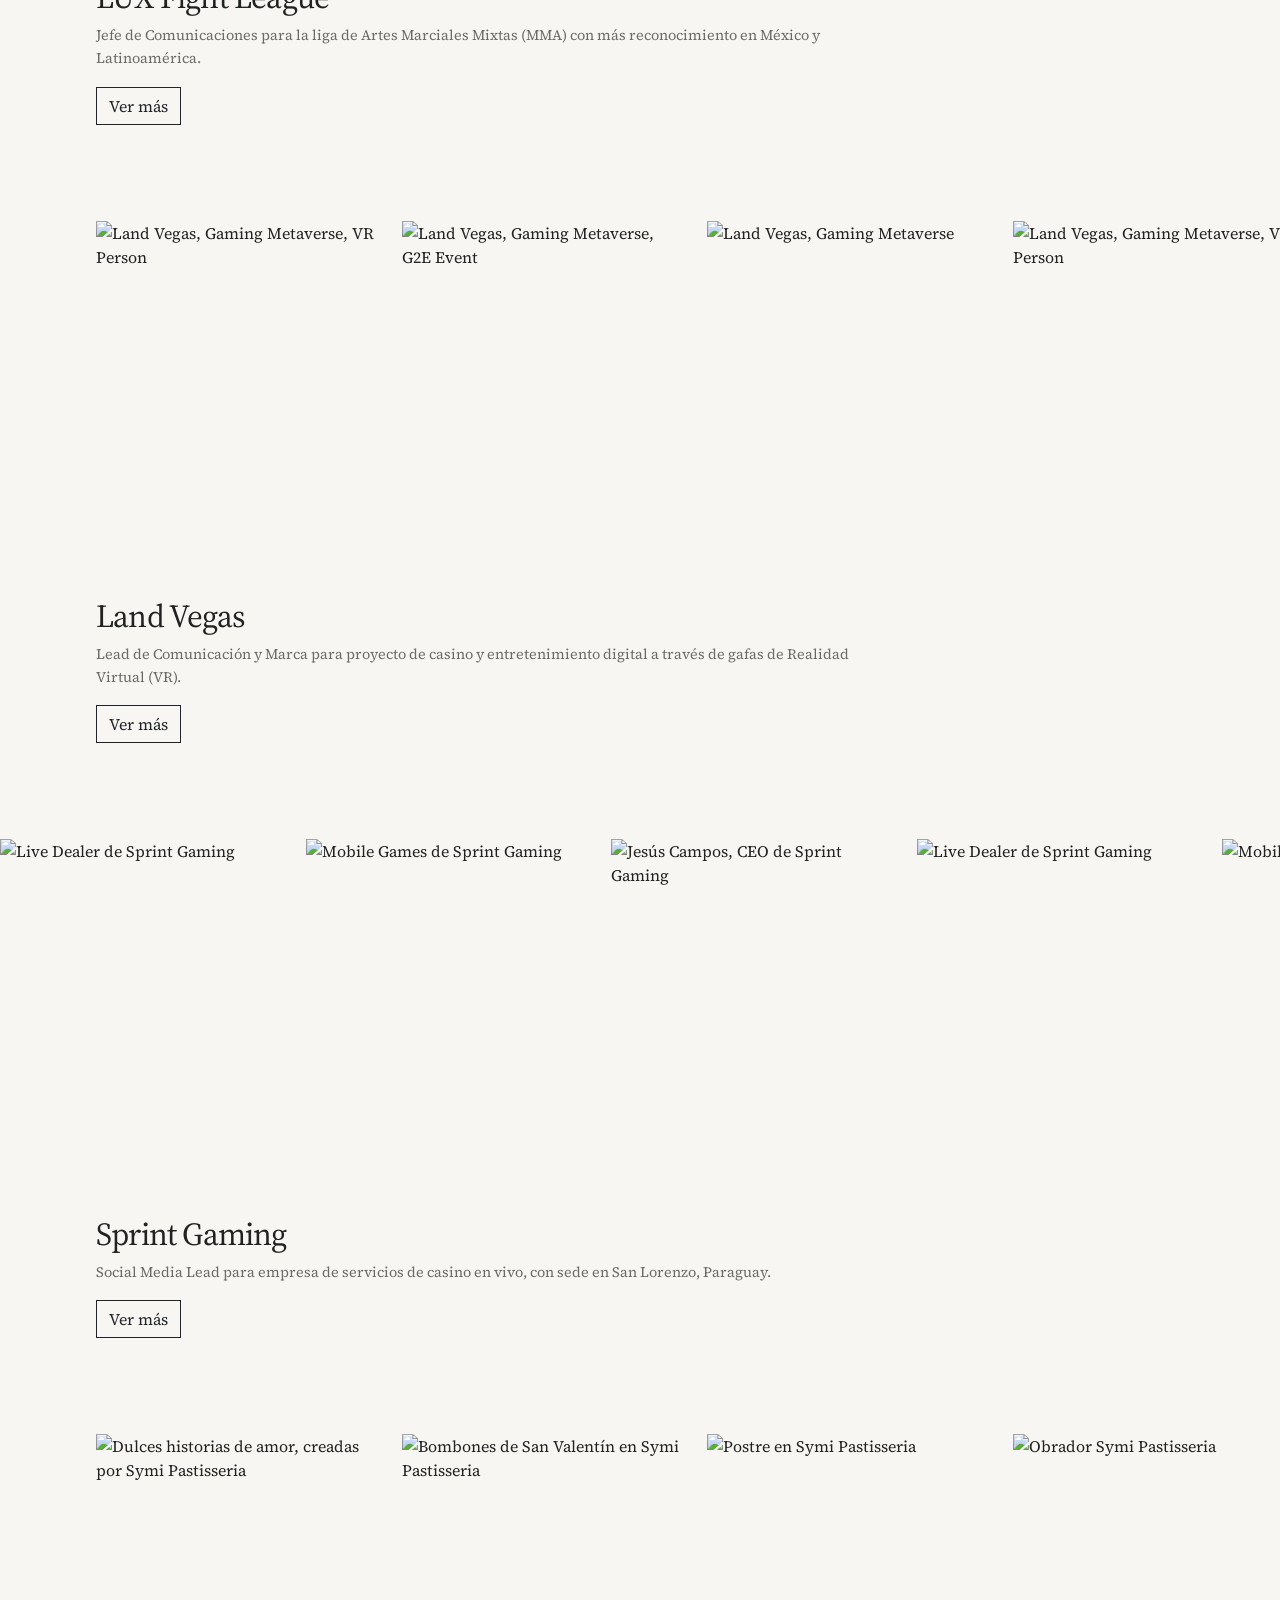
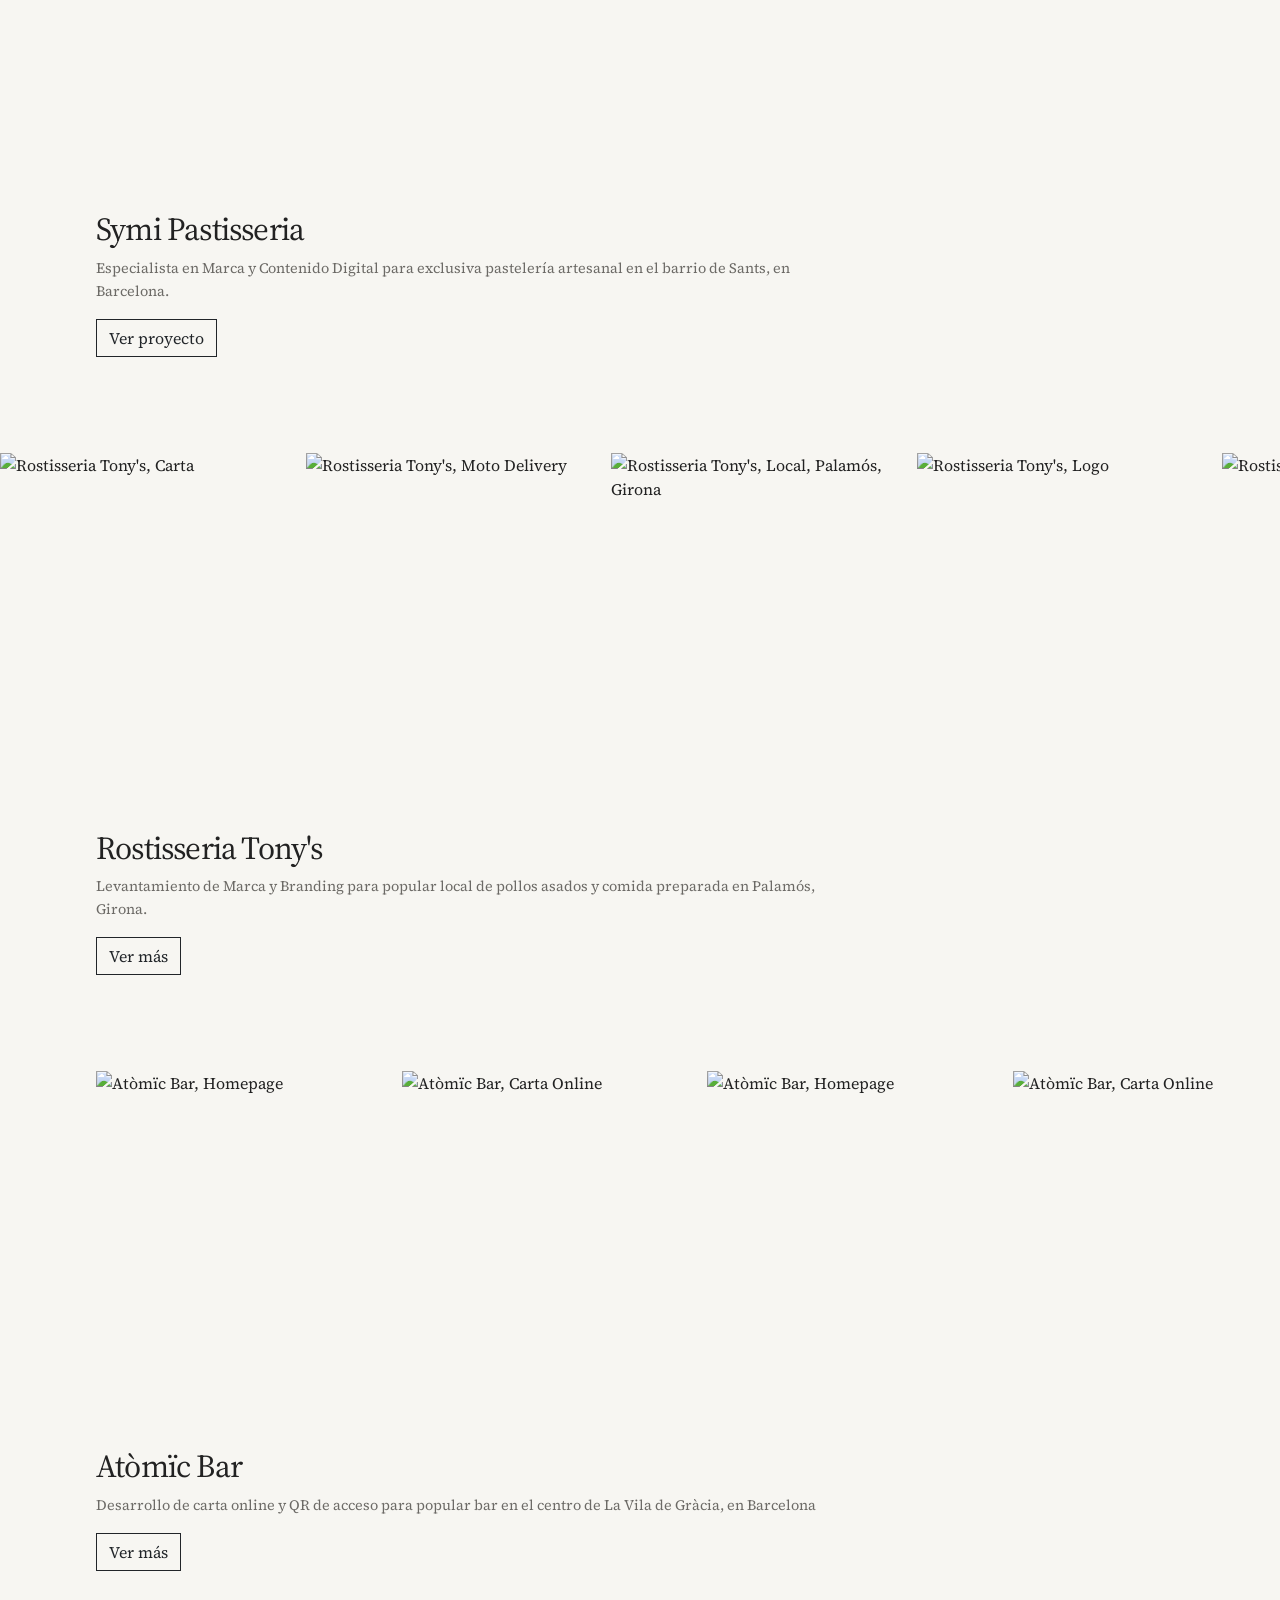
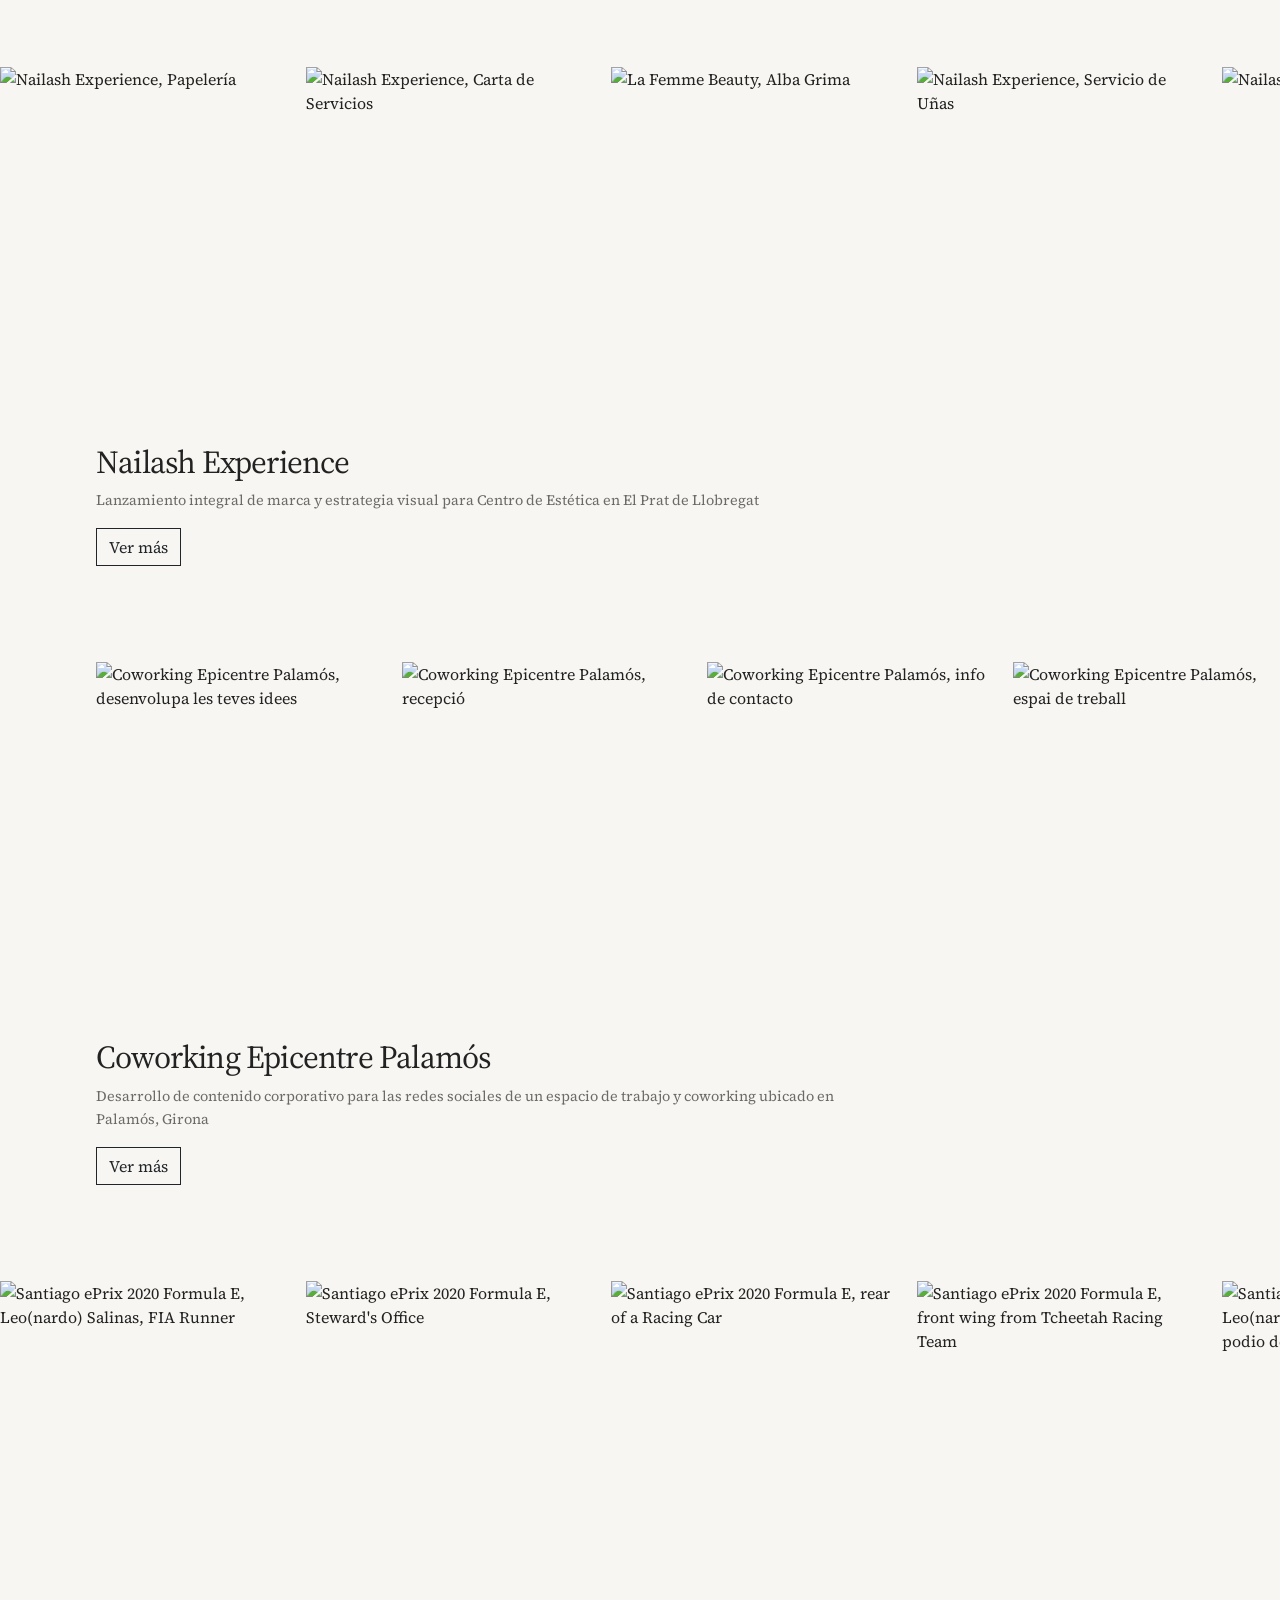
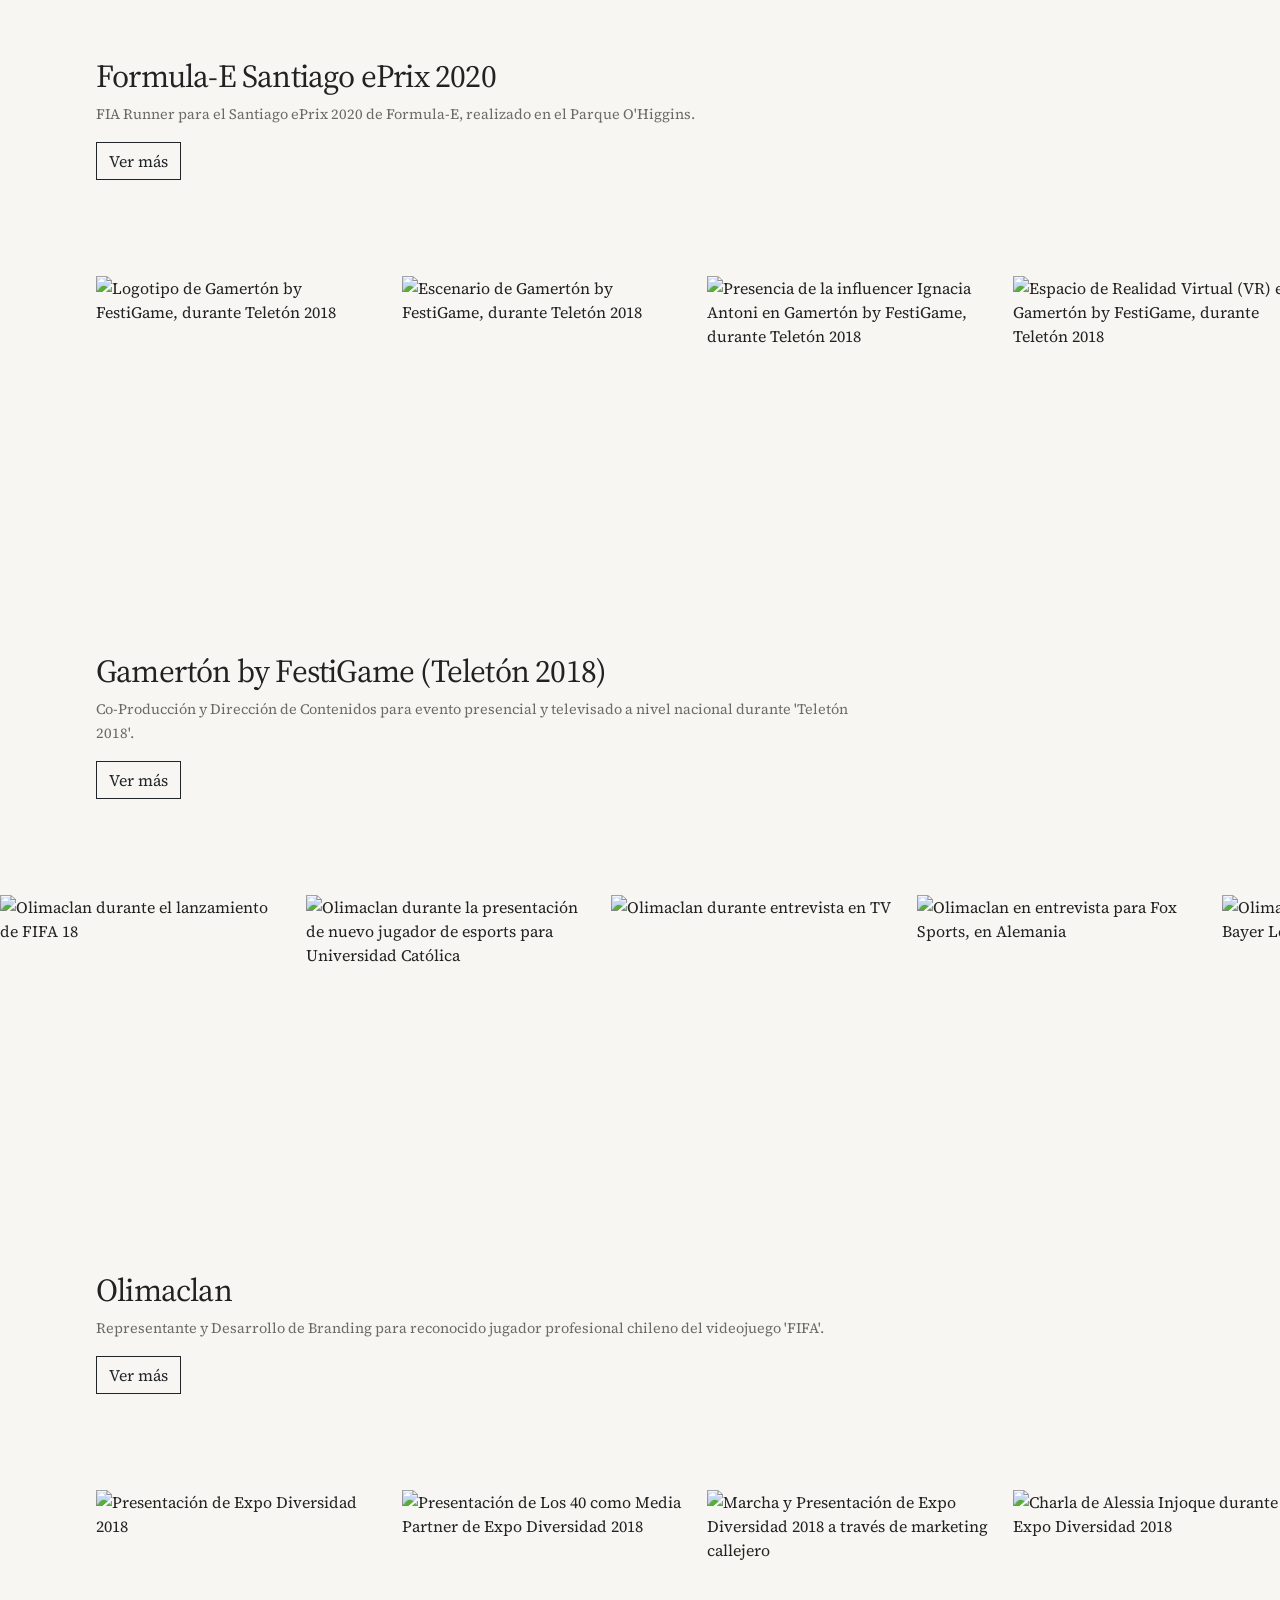
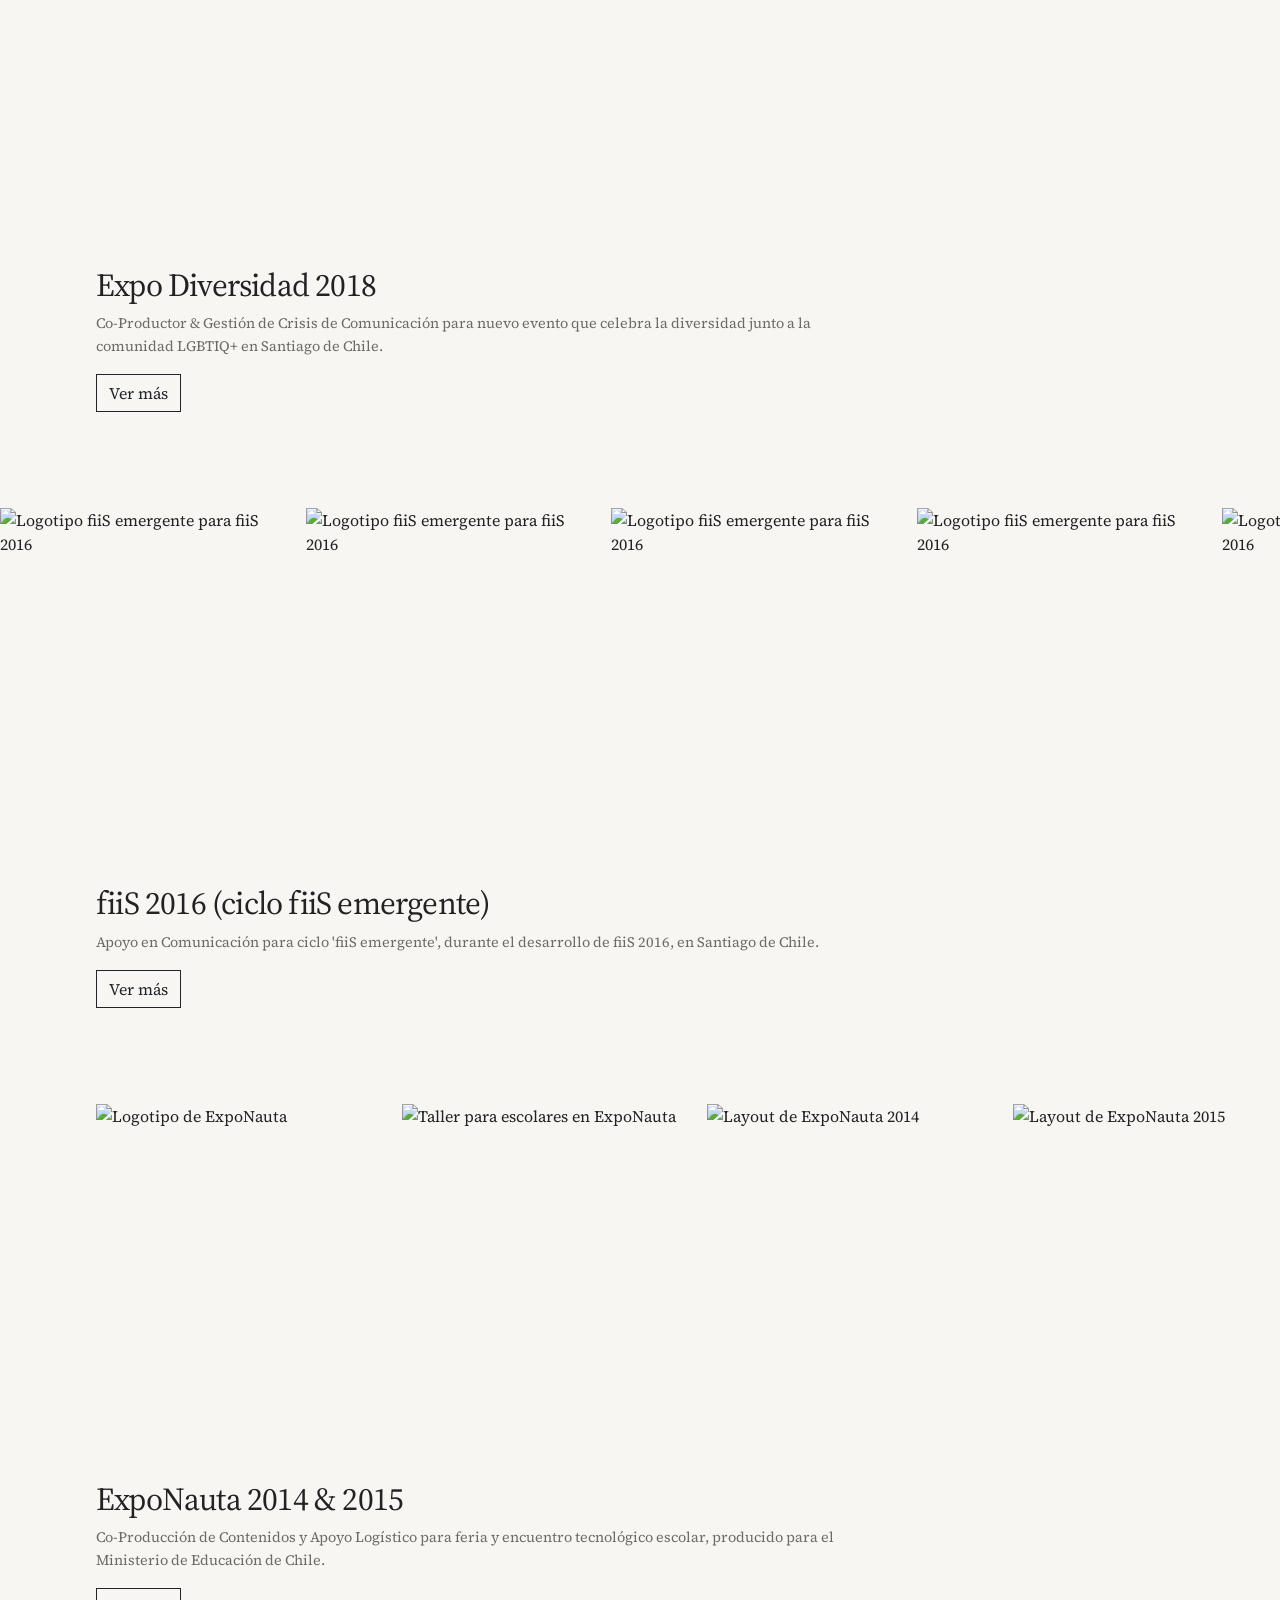
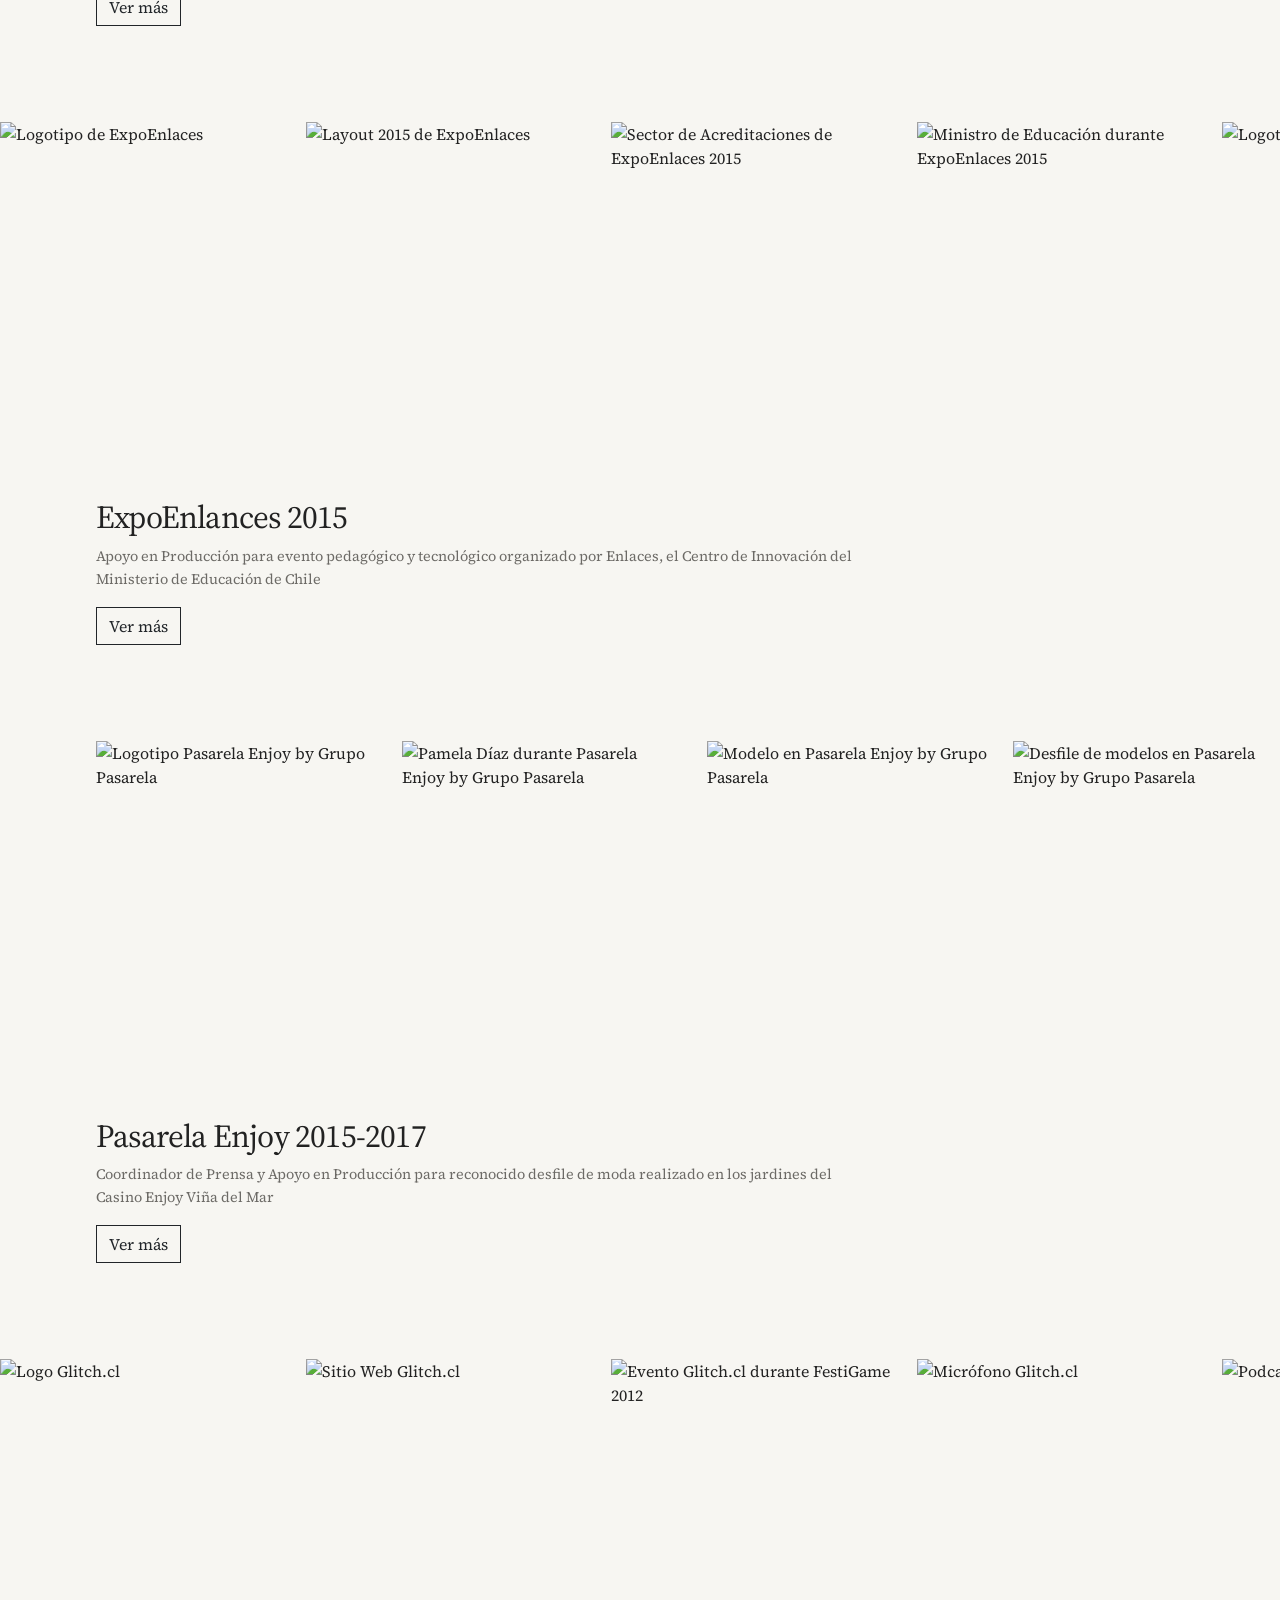
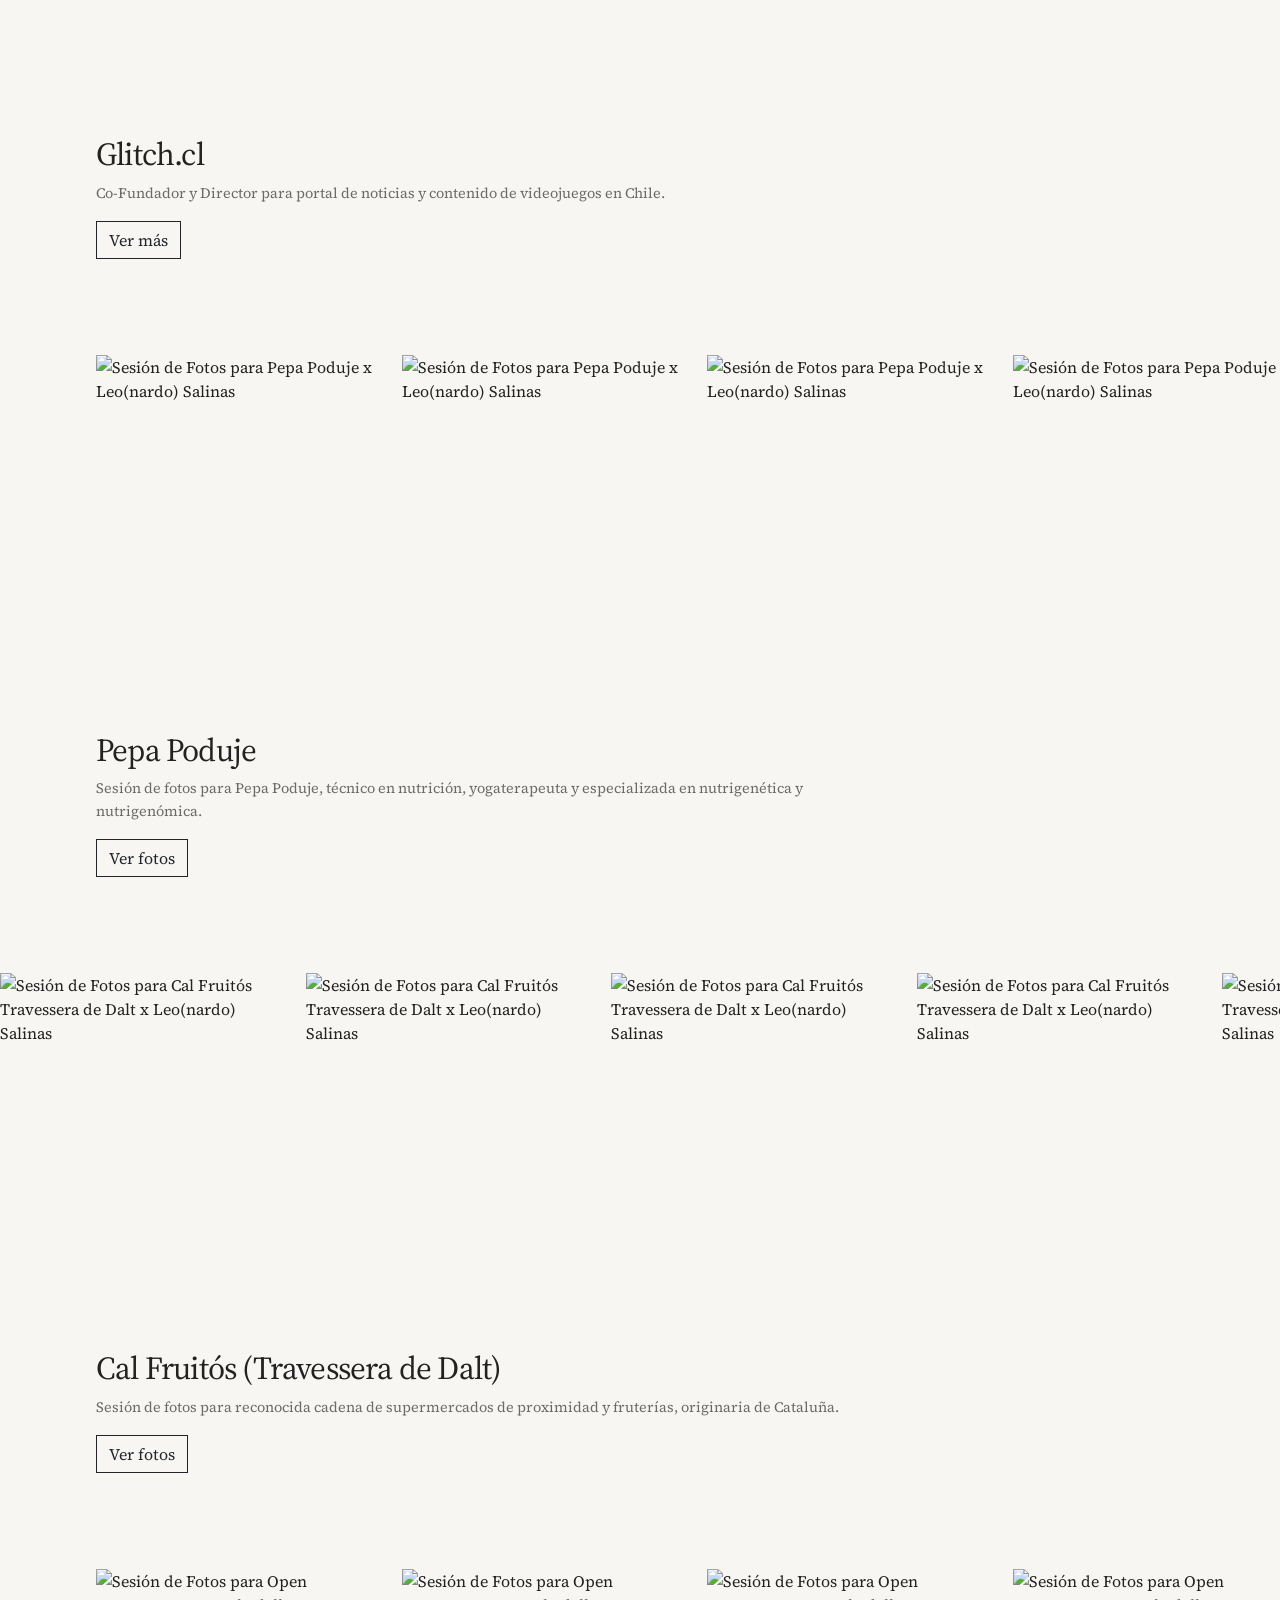
==== commit 843fa6f4: "Primeros slideshows creados con proyectos" ====
--- a/index.html
+++ b/index.html
@@ -22,6 +22,16 @@
     <div data-include="components/header.html"></div>
 
     <main>
+        <section class="intro-section" aria-labelledby="intro-title">
+            <div class="intro-content">
+                <h1 id="intro-title">Hola, soy <span>Leo(nardo) Salinas</span>. Soy un ser humano curioso. Comunicador de profesión. Me gusta hacer cosas. También hago fotos.</h1>
+                <div class="intro-actions">
+                    <a class="intro-button intro-button--primary" href="#contacto">Contáctame</a>
+                    <a class="intro-button intro-button--secondary" href="#portfolio">Ver Portfolio</a>
+                </div>
+            </div>
+        </section>
+
         <section class="gallery-section container-xl py-5" id="galeria">
             <div class="photo-grid" id="photo-grid-first" aria-label="Primeras fotografías"></div>
             <div class="section-heading text-center mx-auto">
@@ -31,7 +41,7 @@
             </div>
             <div class="photo-grid" id="photo-grid-second" aria-label="Siguientes fotografías"></div>
         </section>
-        
+        <!--
         <section class="projects-section py-5" id="portfolio">
             <div class="container-xl py-4">
                 <div class="section-heading text-center mx-auto">
@@ -50,27 +60,14 @@
                 <div class="row row-cols-1 row-cols-sm-2 row-cols-lg-3 row-cols-xxl-4 g-4" id="gallery-grid" aria-live="polite"></div>
             </div>
         </section>
-        <!-- 
-        <section class="about-section container py-5" id="sobre-mi">
-            <div class="section-heading text-center mx-auto">
-                <span class="eyebrow">Sobre mí</span>
-                <h2>Hola, soy Leo(nardo) Salinas</h2>
-                <div class="about-copy text-start text-sm-center">
-                    <p>Emigré a Barcelona desde Chile. Me especializo en dar vida a <strong>proyectos de comunicación, branding y creación de contenidos</strong>, gestionando desde la estrategia inicial hasta la producción final.</p>
-                    <p>He liderado actividades para marcas, participado en festivales masivos y desarrollado plataformas web y multimedia. Ocasionalmente fotografío las calles de Gràcia y capturo retratos de personas reales.</p>
-                </div>
-            </div>
-        </section>
         -->
 
-        <!-- Cada proyecto de galleryItems genera un slideshow con sus imágenes, textos alternativos, título y descripción. -->
-        <section class="image-marquees-section py-5" aria-label="Slideshows de proyectos">
+        <section class="image-marquees-section py-5" id="portfolio" aria-label="Slideshows de proyectos">
             <div class="section-heading text-center mx-auto">
                 <span class="eyebrow">Portfolio</span>
                 <h2>Las cosas que he hecho para pagar el alquiler</h2>
                 <p>...y otras cosas que he hecho sólo por amor. Todo comenzó en 1996. A los 12 años me apasioné por internet, computadoras y hacer cosas. El resto no sabría cómo describirlo.</p>
             </div>
-            <!-- Para sumar un slideshow, añade el proyecto a galleryItems en main.js; la asimetría se alterna automáticamente. -->
             <div id="project-image-marquees"></div>
         </section>
     </main>
--- a/assets/css/styles.css
+++ b/assets/css/styles.css
@@ -131,6 +131,72 @@
     font-weight: 400;
 }
 
+.intro-section {
+    display: grid;
+    min-height: clamp(26rem, 62vh, 42rem);
+    padding: 5rem 1.5rem;
+    place-items: center;
+    background: #fffaf7;
+    text-align: center;
+}
+
+.intro-content {
+    width: min(100%, 64rem);
+}
+
+.intro-content h1 {
+    margin: 0 auto;
+    font-size: clamp(2.2rem, 5.2vw, 4.5rem);
+    font-weight: 500;
+    letter-spacing: -.055em;
+    line-height: 1.2;
+}
+
+.intro-content h1 span {
+    font-family: var(--serif);
+    font-weight: 300;
+    font-style: italic;
+    letter-spacing: -.04em;
+}
+
+.intro-actions {
+    display: flex;
+    flex-wrap: wrap;
+    justify-content: center;
+    gap: 1rem;
+    margin-top: 2rem;
+}
+
+.intro-button {
+    display: inline-flex;
+    min-height: 2.75rem;
+    align-items: center;
+    justify-content: center;
+    padding: .65rem 1.4rem;
+    border: 1px solid var(--ink);
+    border-radius: 999px;
+    font-size: .875rem;
+    font-weight: 600;
+    transition: background-color .2s ease, color .2s ease, border-color .2s ease;
+}
+
+.intro-button--primary {
+    border-color: #fa503d;
+    background: #fa503d;
+    color: #fff;
+}
+
+.intro-button--primary:hover {
+    border-color: #dc3e2d;
+    background: #dc3e2d;
+    color: #fff;
+}
+
+.intro-button--secondary:hover {
+    background: var(--ink);
+    color: #fff;
+}
+
 /* Galería: cuadrícula regular para evitar que las columnas estrechen las fotos. */
 .gallery-section {
     border-bottom: 1px solid #d7d5cf;
@@ -253,14 +319,10 @@
     margin-bottom: 1.5rem;
 }
 
-/* El grupo duplicado permite desplazar las cinco imágenes en un bucle continuo. */
+/* El grupo duplicado permite desplazar los elementos en un bucle continuo. */
 .image-marquees-section {
     overflow: hidden;
     background: var(--page-bg);
-}
-
-.image-marquee-block .section-heading {
-    margin-bottom: 2rem;
 }
 
 .image-marquee-caption {
@@ -308,7 +370,7 @@
 }
 
 .image-marquee-track {
-    animation: image-marquee-scroll 36s linear infinite;
+    animation: image-marquee-scroll 72s linear infinite;
     will-change: transform;
 }
 
@@ -318,13 +380,18 @@
     padding-right: var(--marquee-gap);
 }
 
-.image-marquee img {
+.image-marquee img,
+.image-marquee-video {
     display: block;
     flex: 0 0 clamp(10rem, 22vw, 18rem);
     width: clamp(10rem, 22vw, 18rem);
-    height: auto;
+    height: clamp(12.5rem, 27.5vw, 22.5rem);
     aspect-ratio: 4 / 5;
     object-fit: cover;
+}
+
+.image-marquee img {
+    height: auto;
     -webkit-user-drag: none;
 }
 
@@ -448,21 +515,6 @@
     font-size: .75rem;
 }
 
-/* Texto de presentación personal. */
-.about-section {
-    max-width: 58rem;
-    padding-top: 5rem !important;
-    padding-bottom: 5rem !important;
-}
-
-.about-copy {
-    max-width: 42rem;
-    margin: 1.5rem auto 0;
-    color: #55534f;
-    font-size: 1rem;
-    line-height: 1.8;
-}
-
 .site-footer {
     display: flex;
     align-items: center;
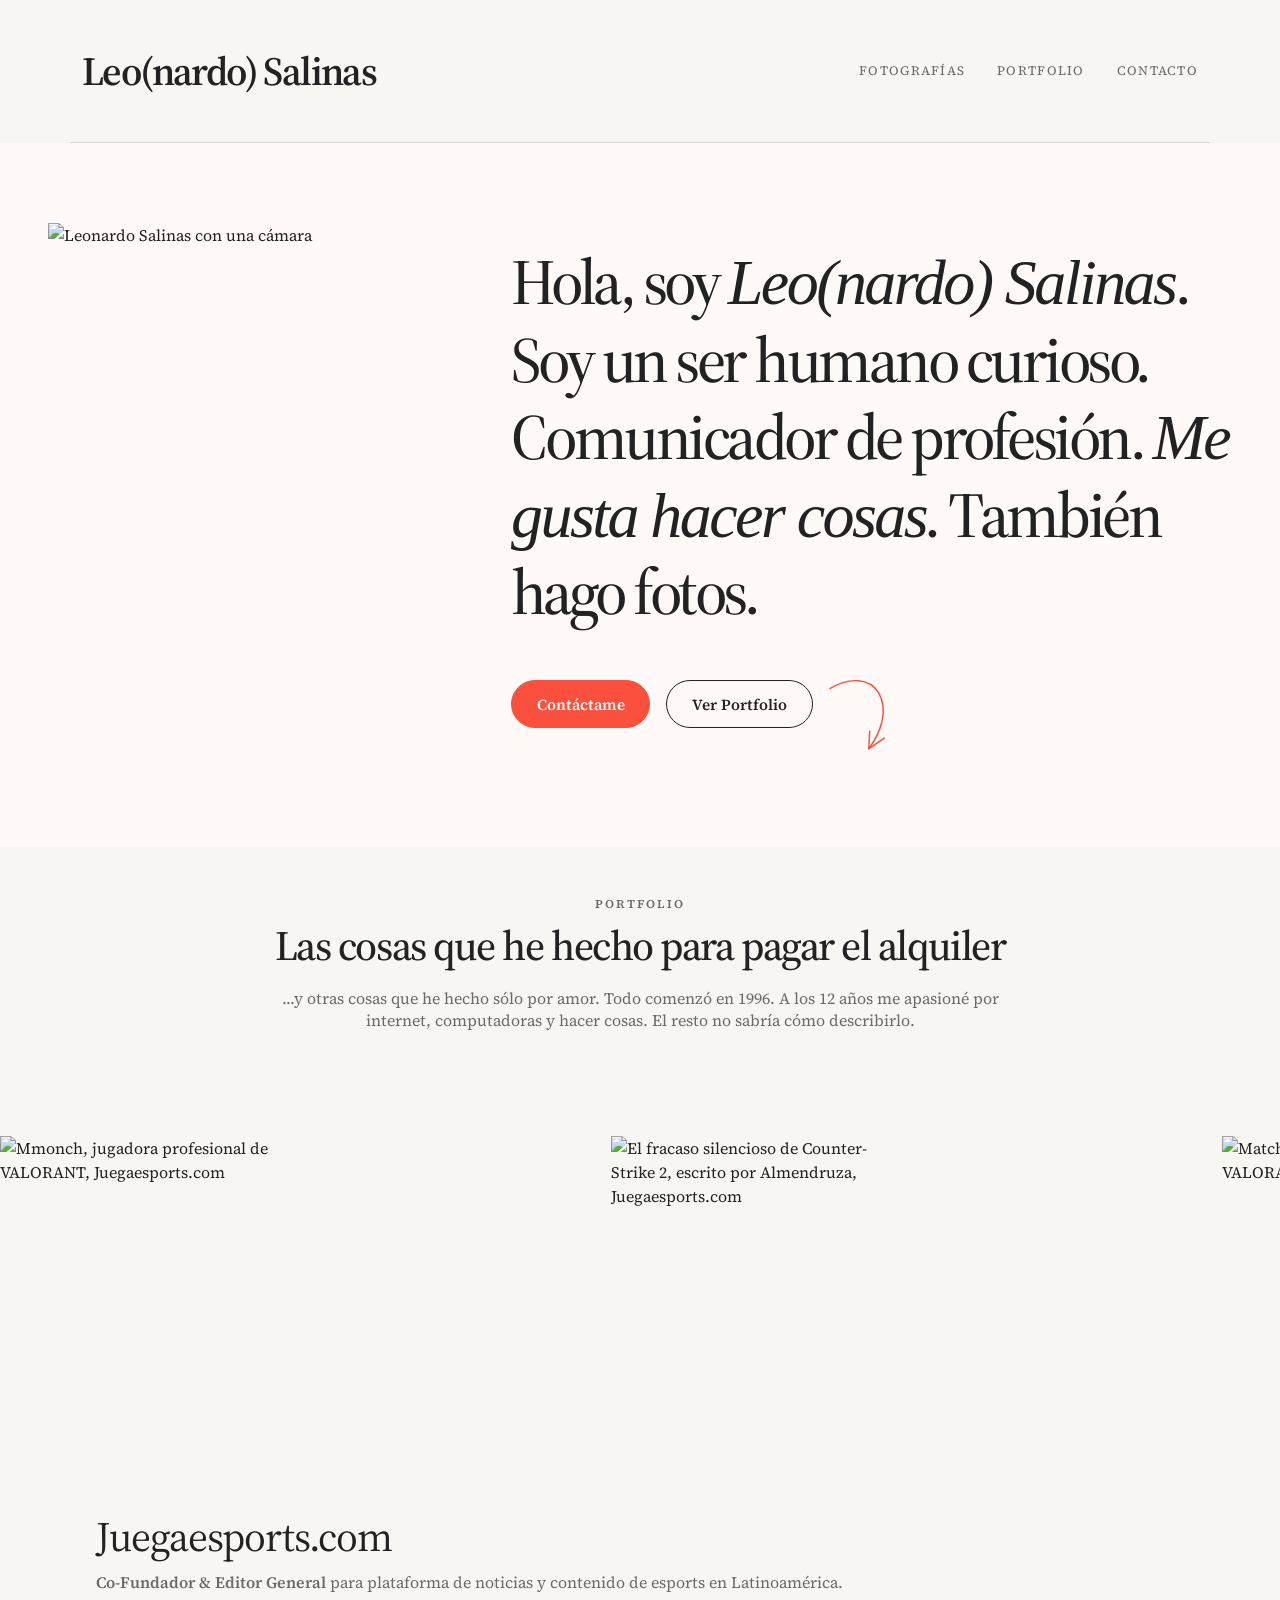
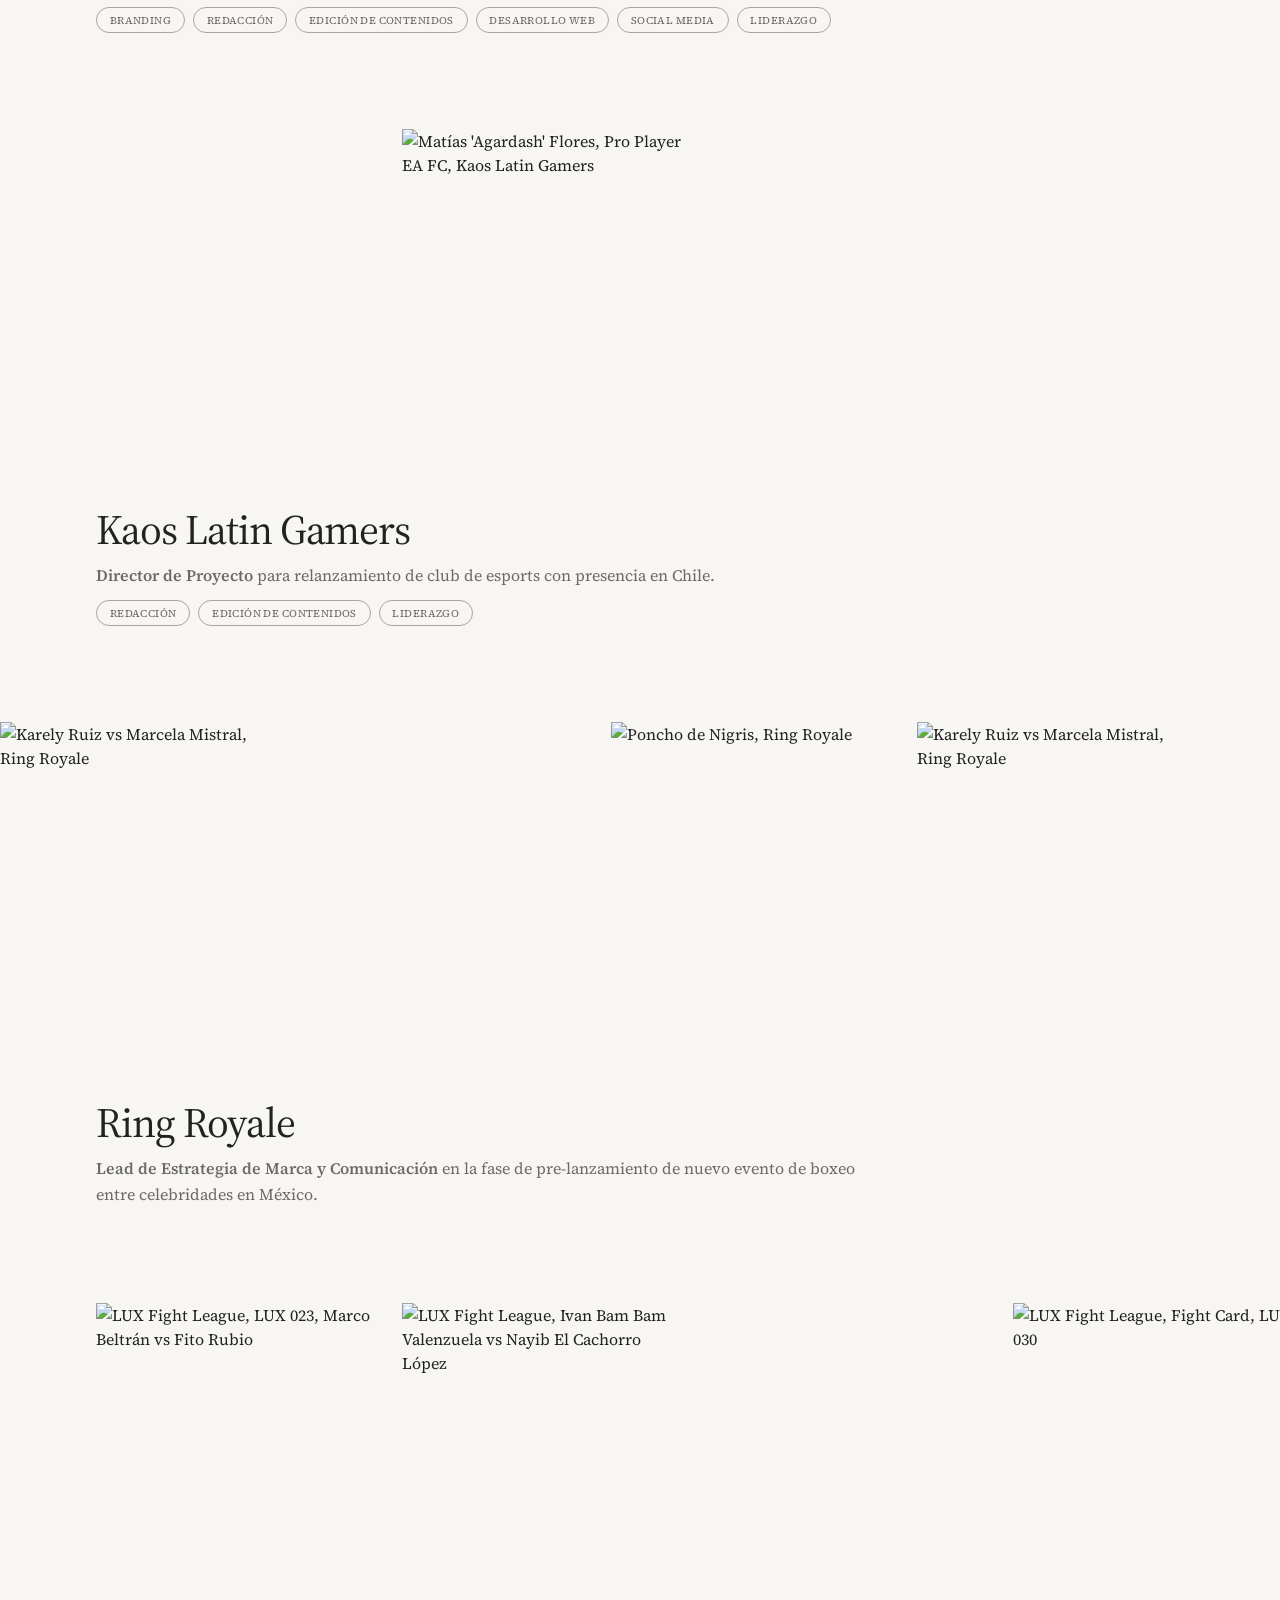
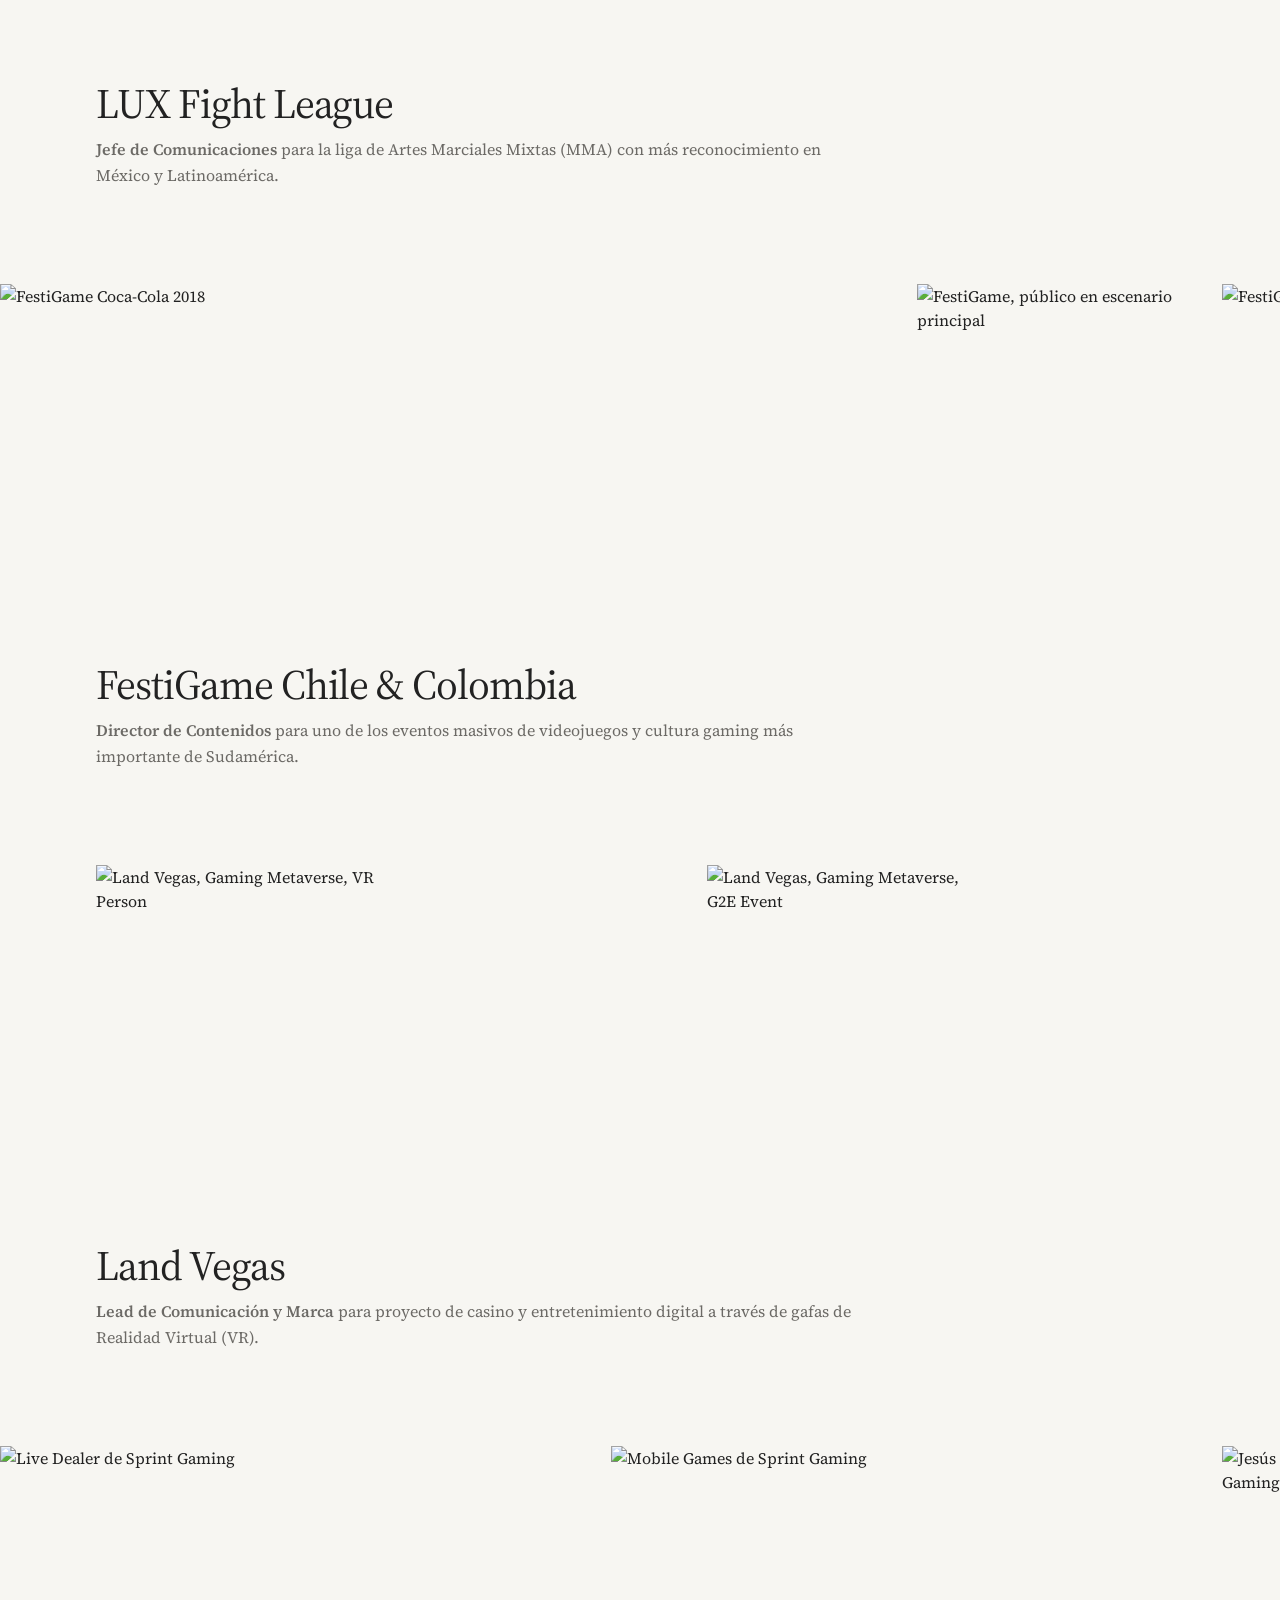
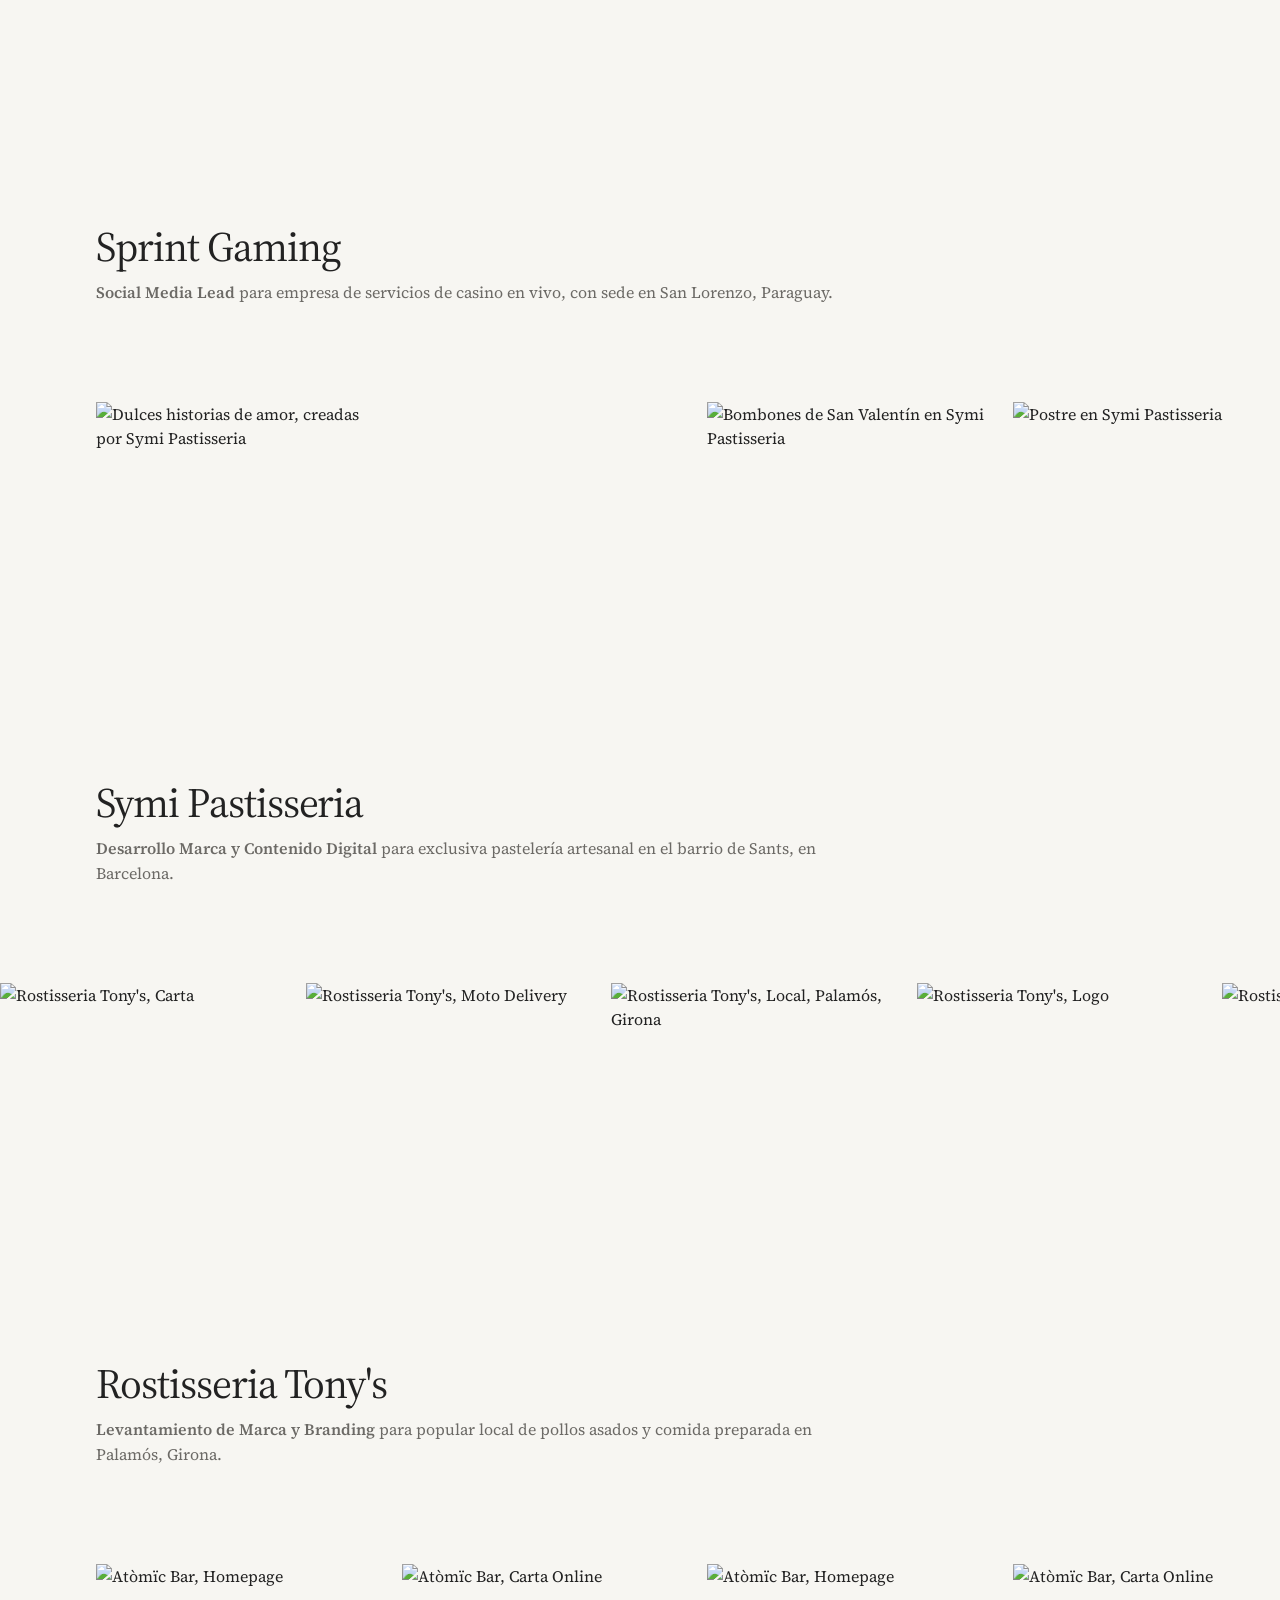
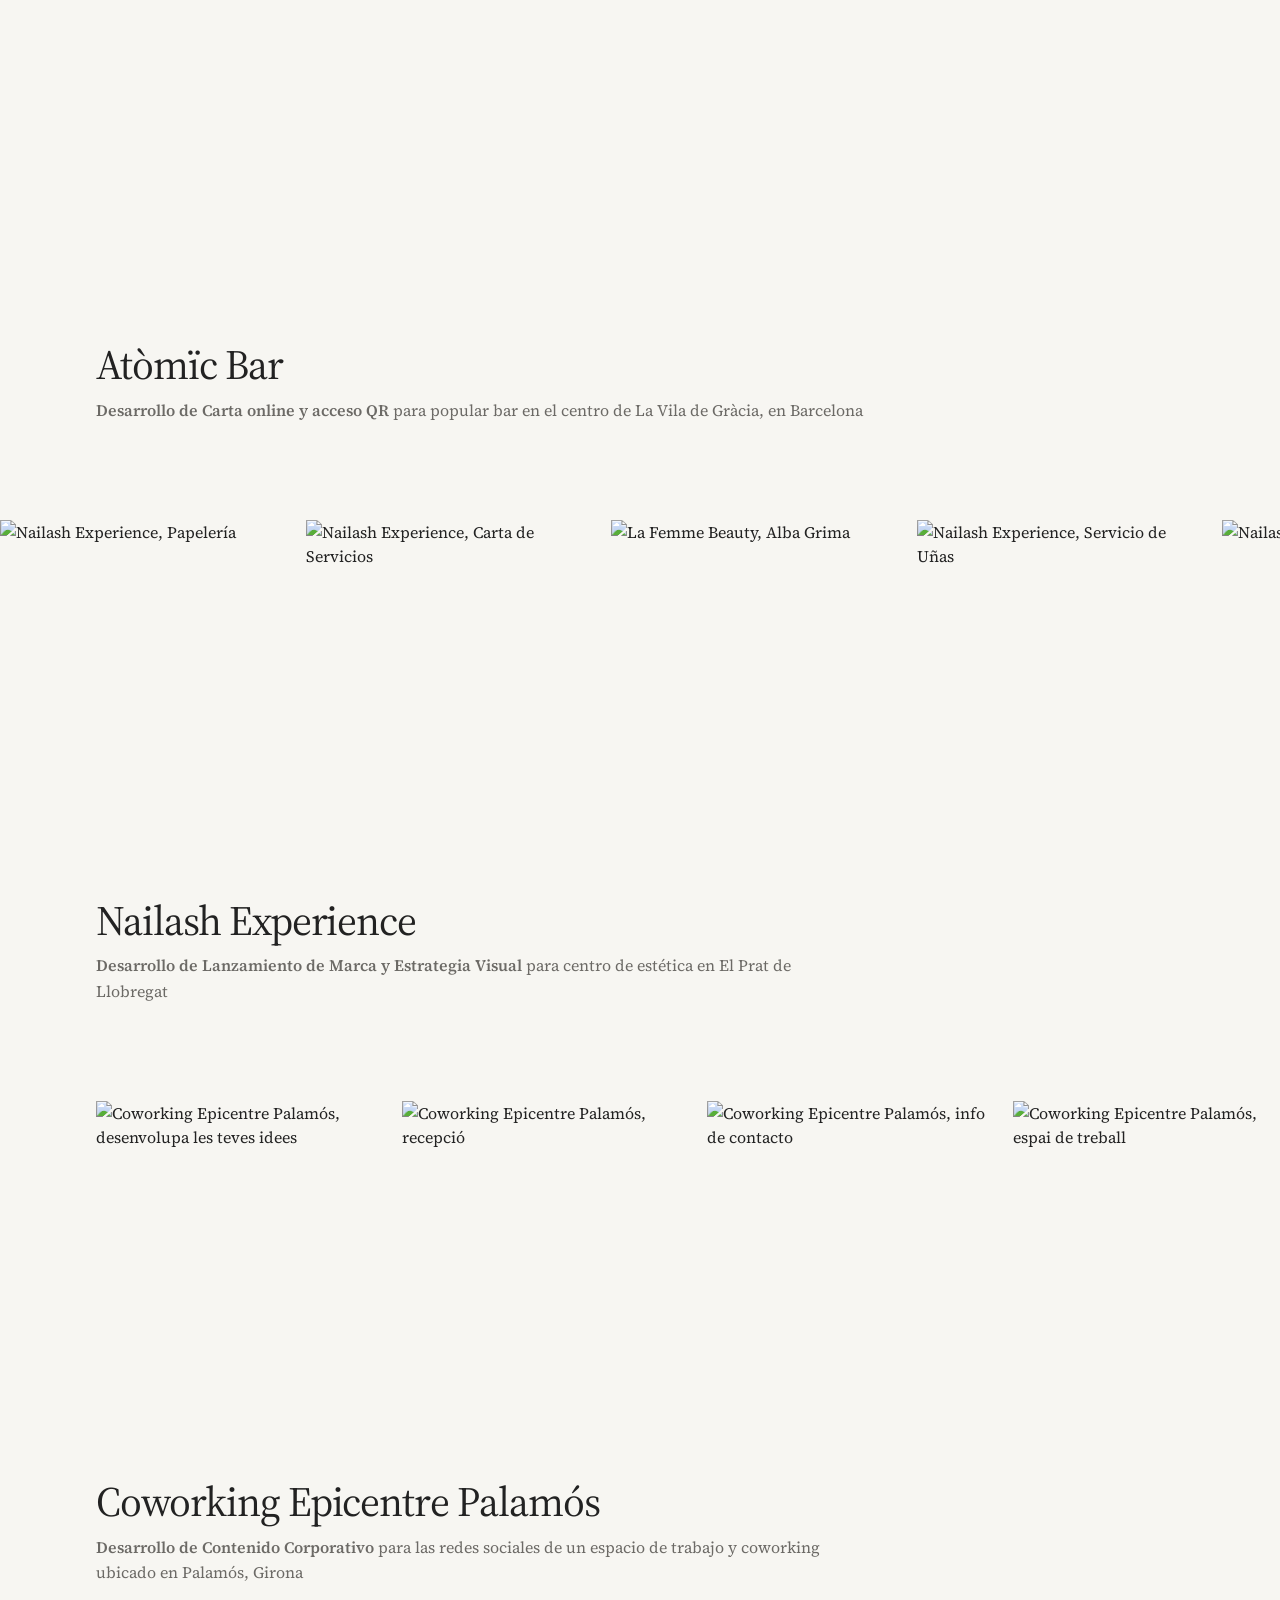
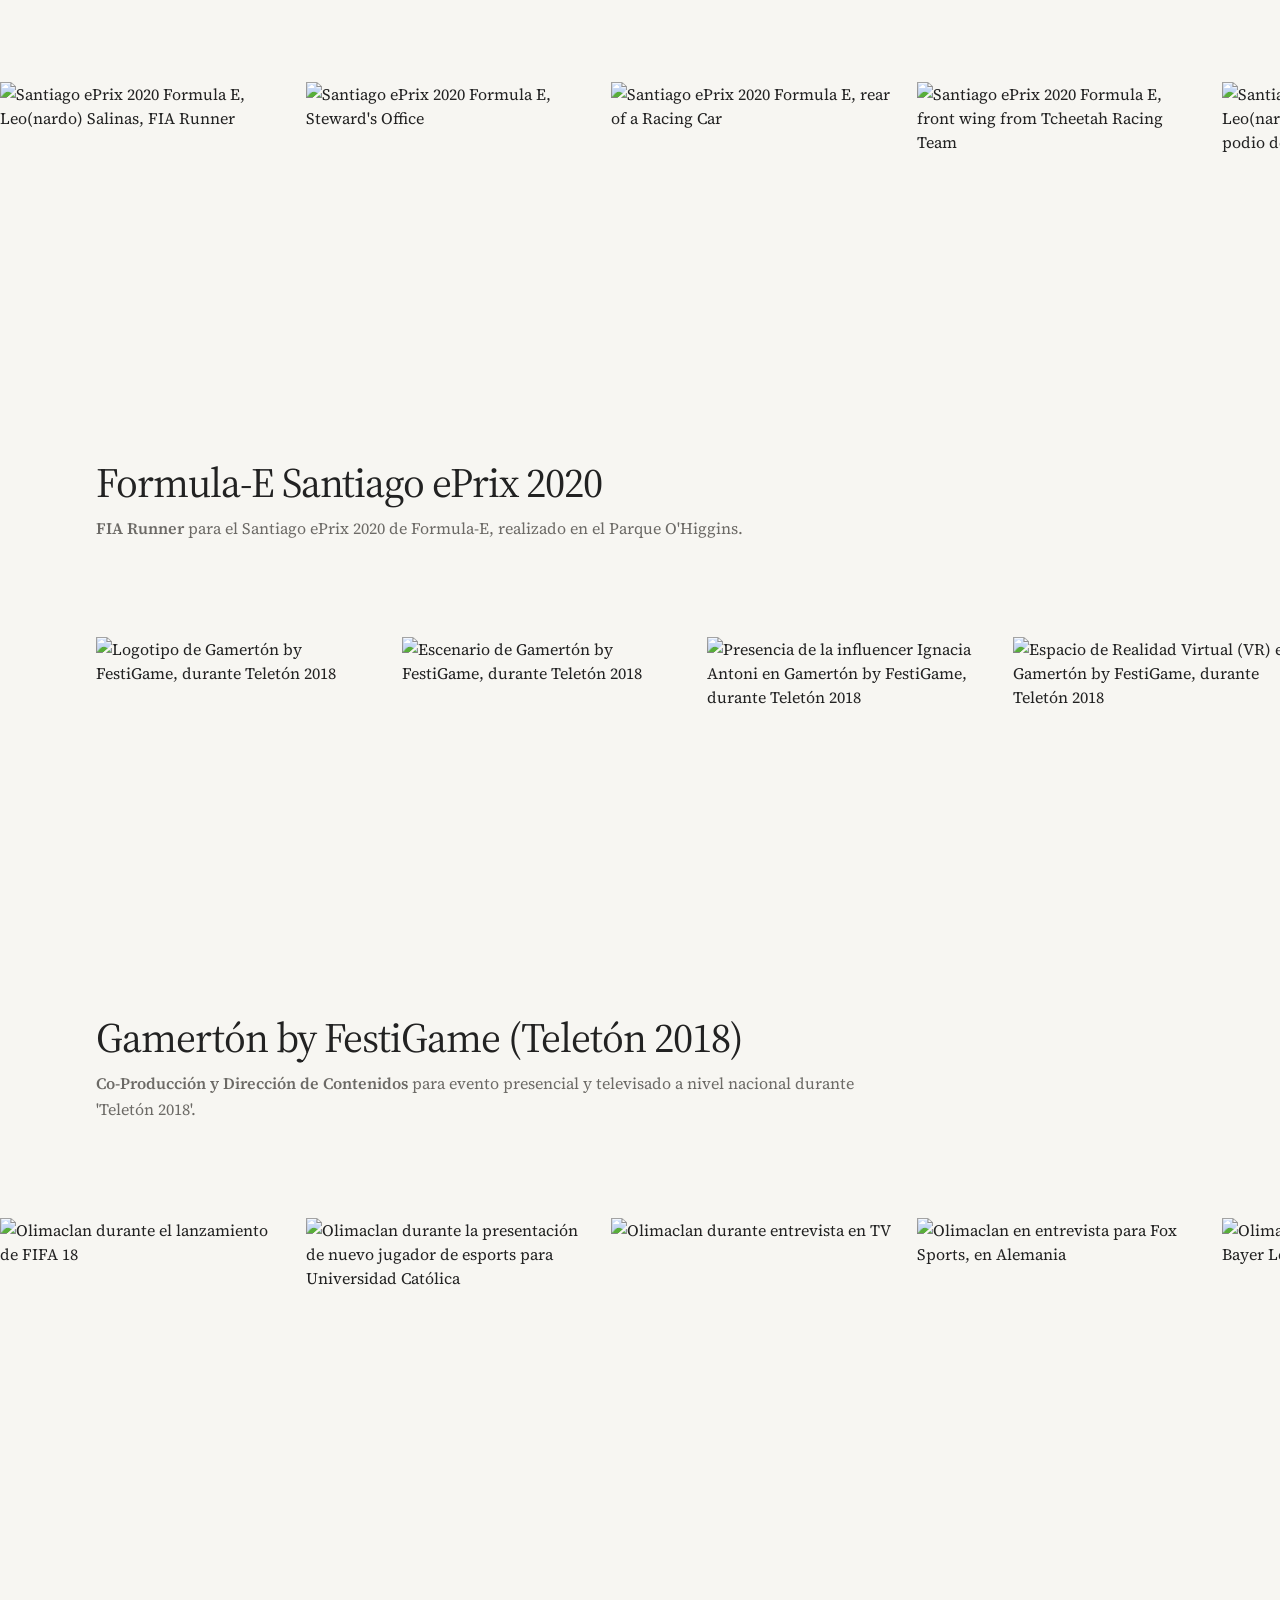
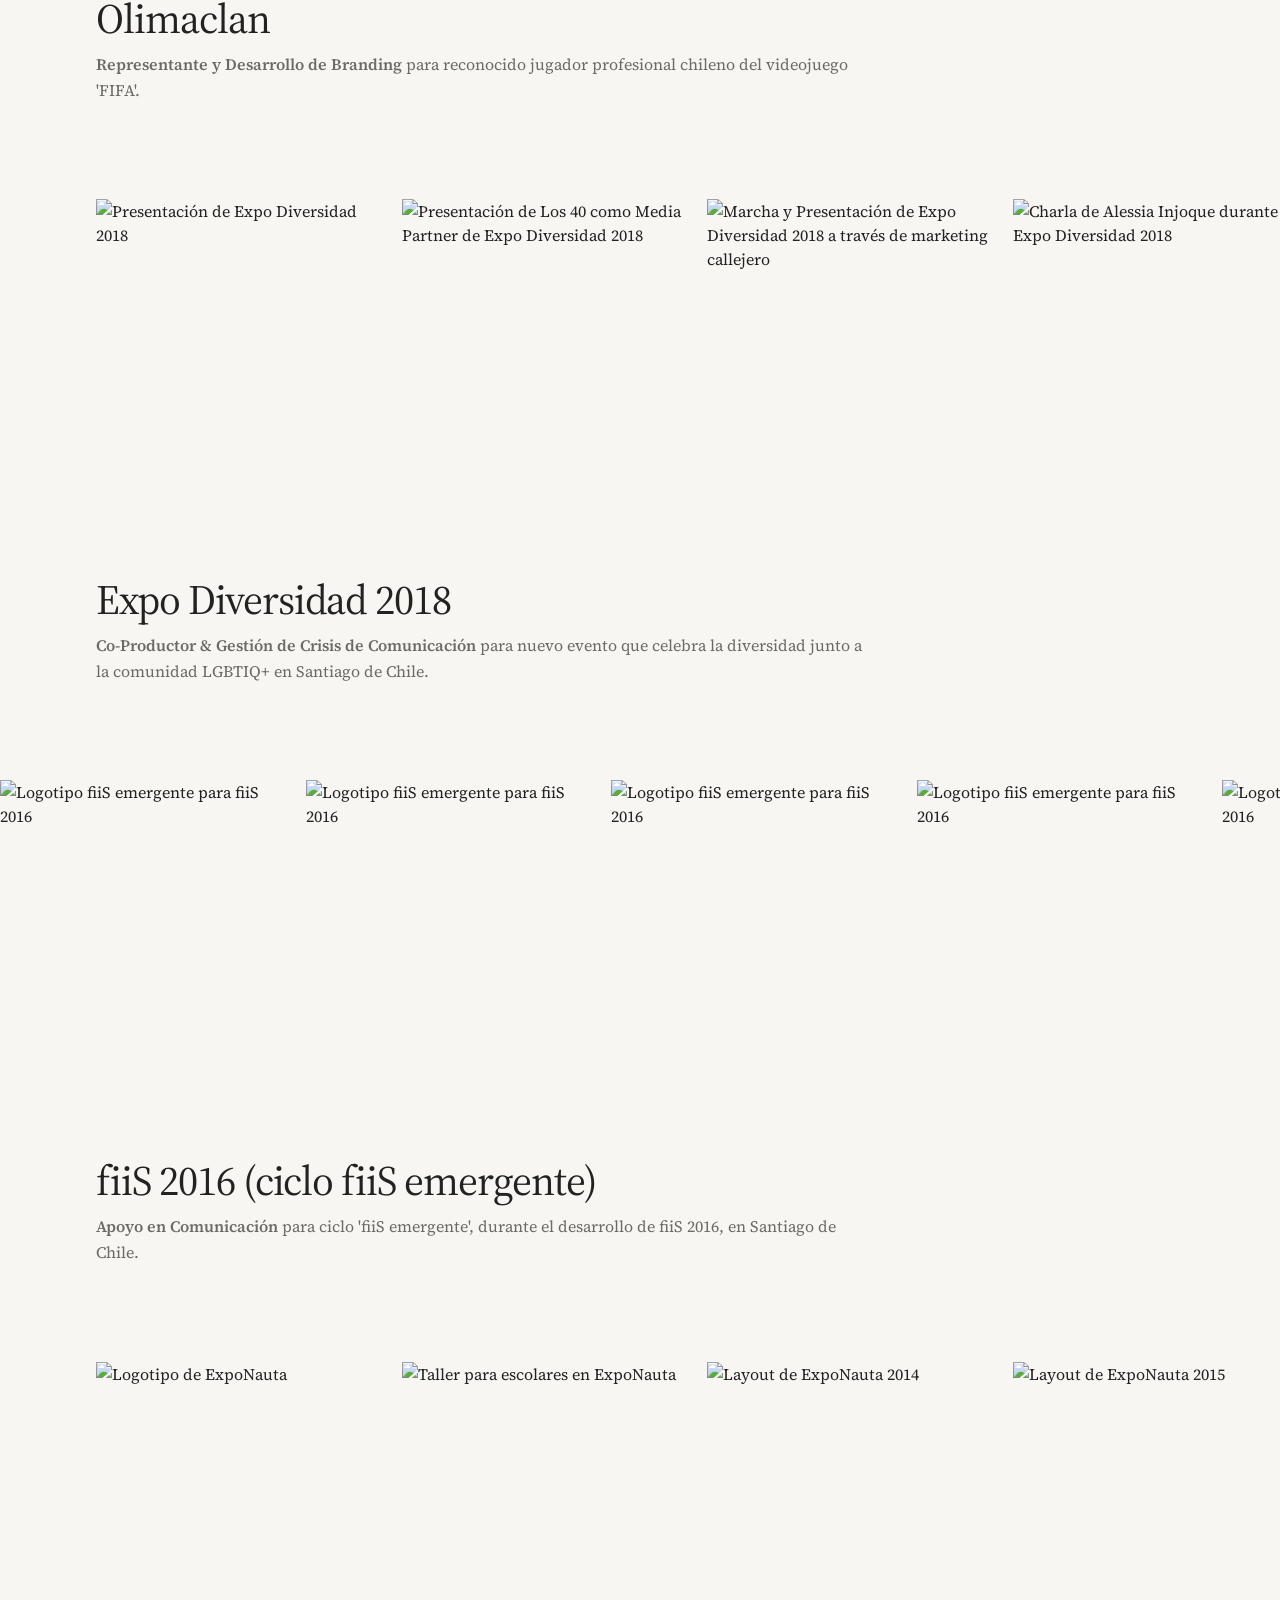
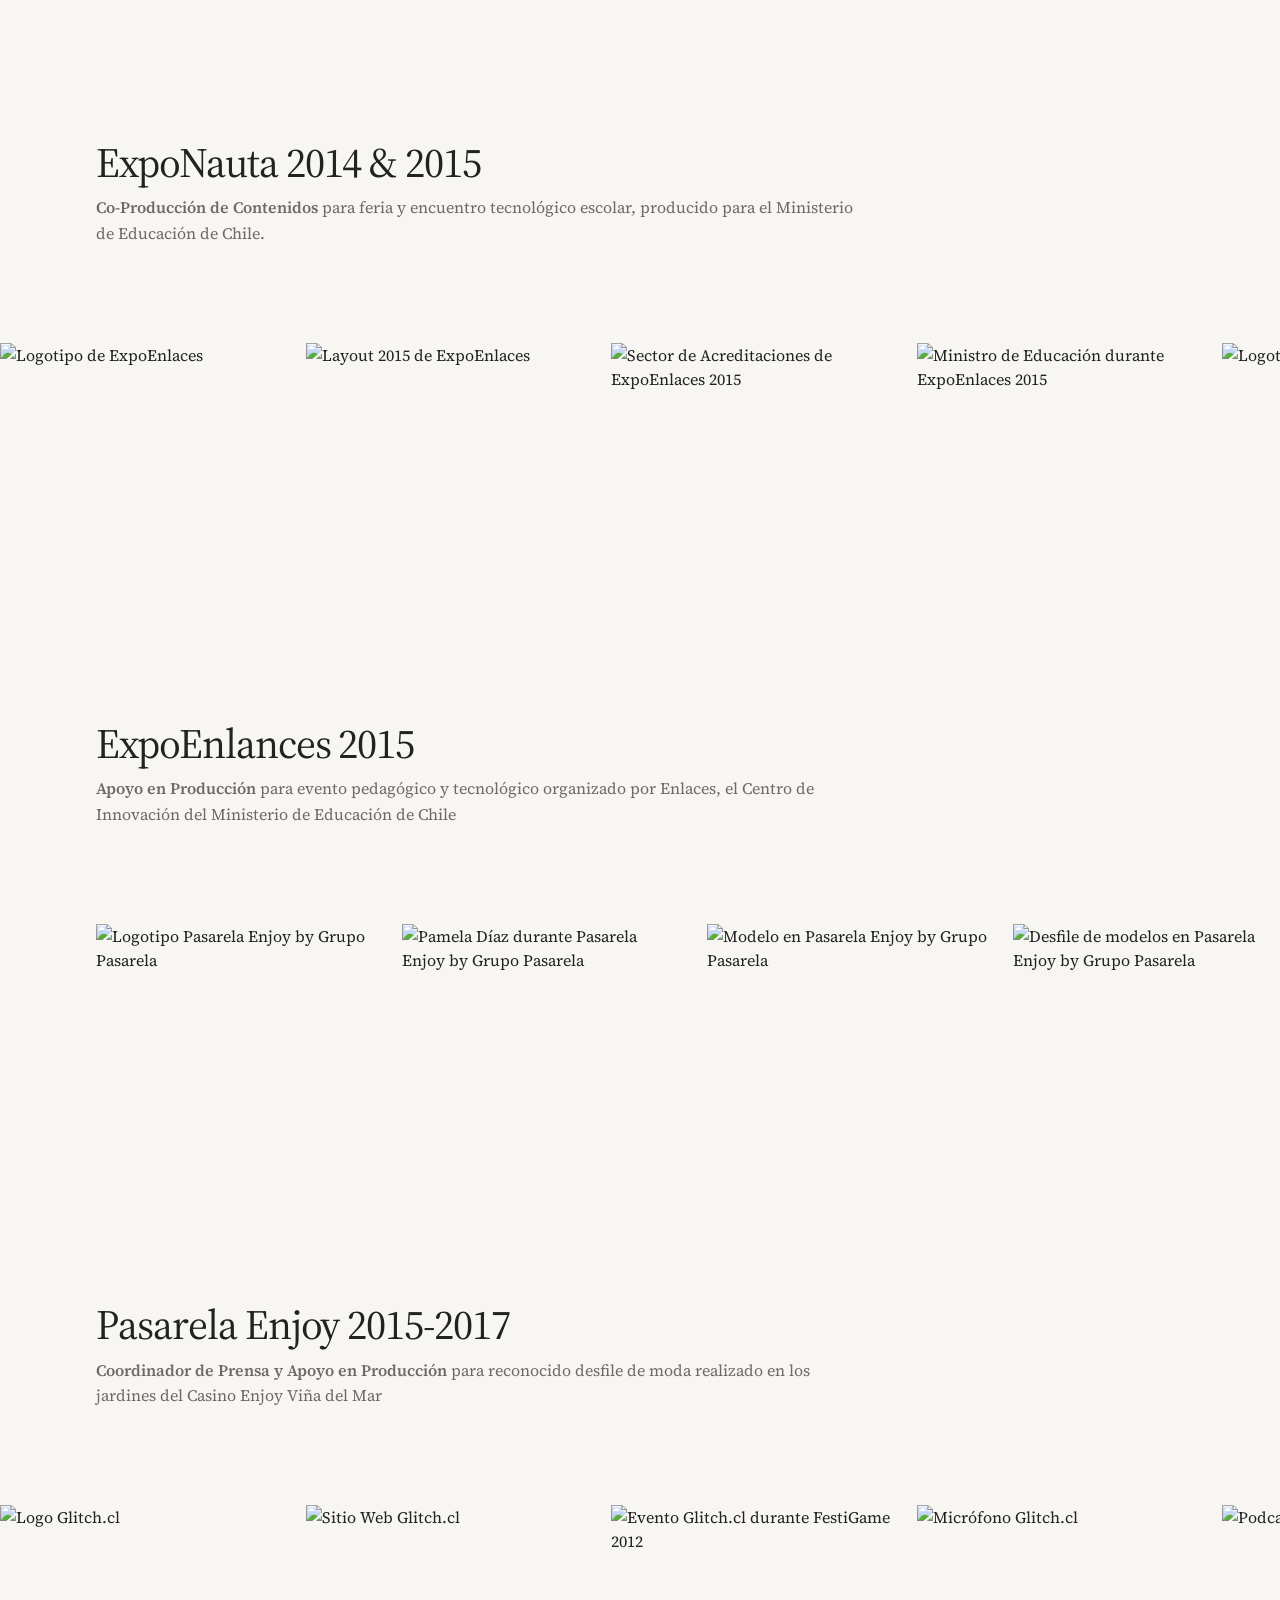
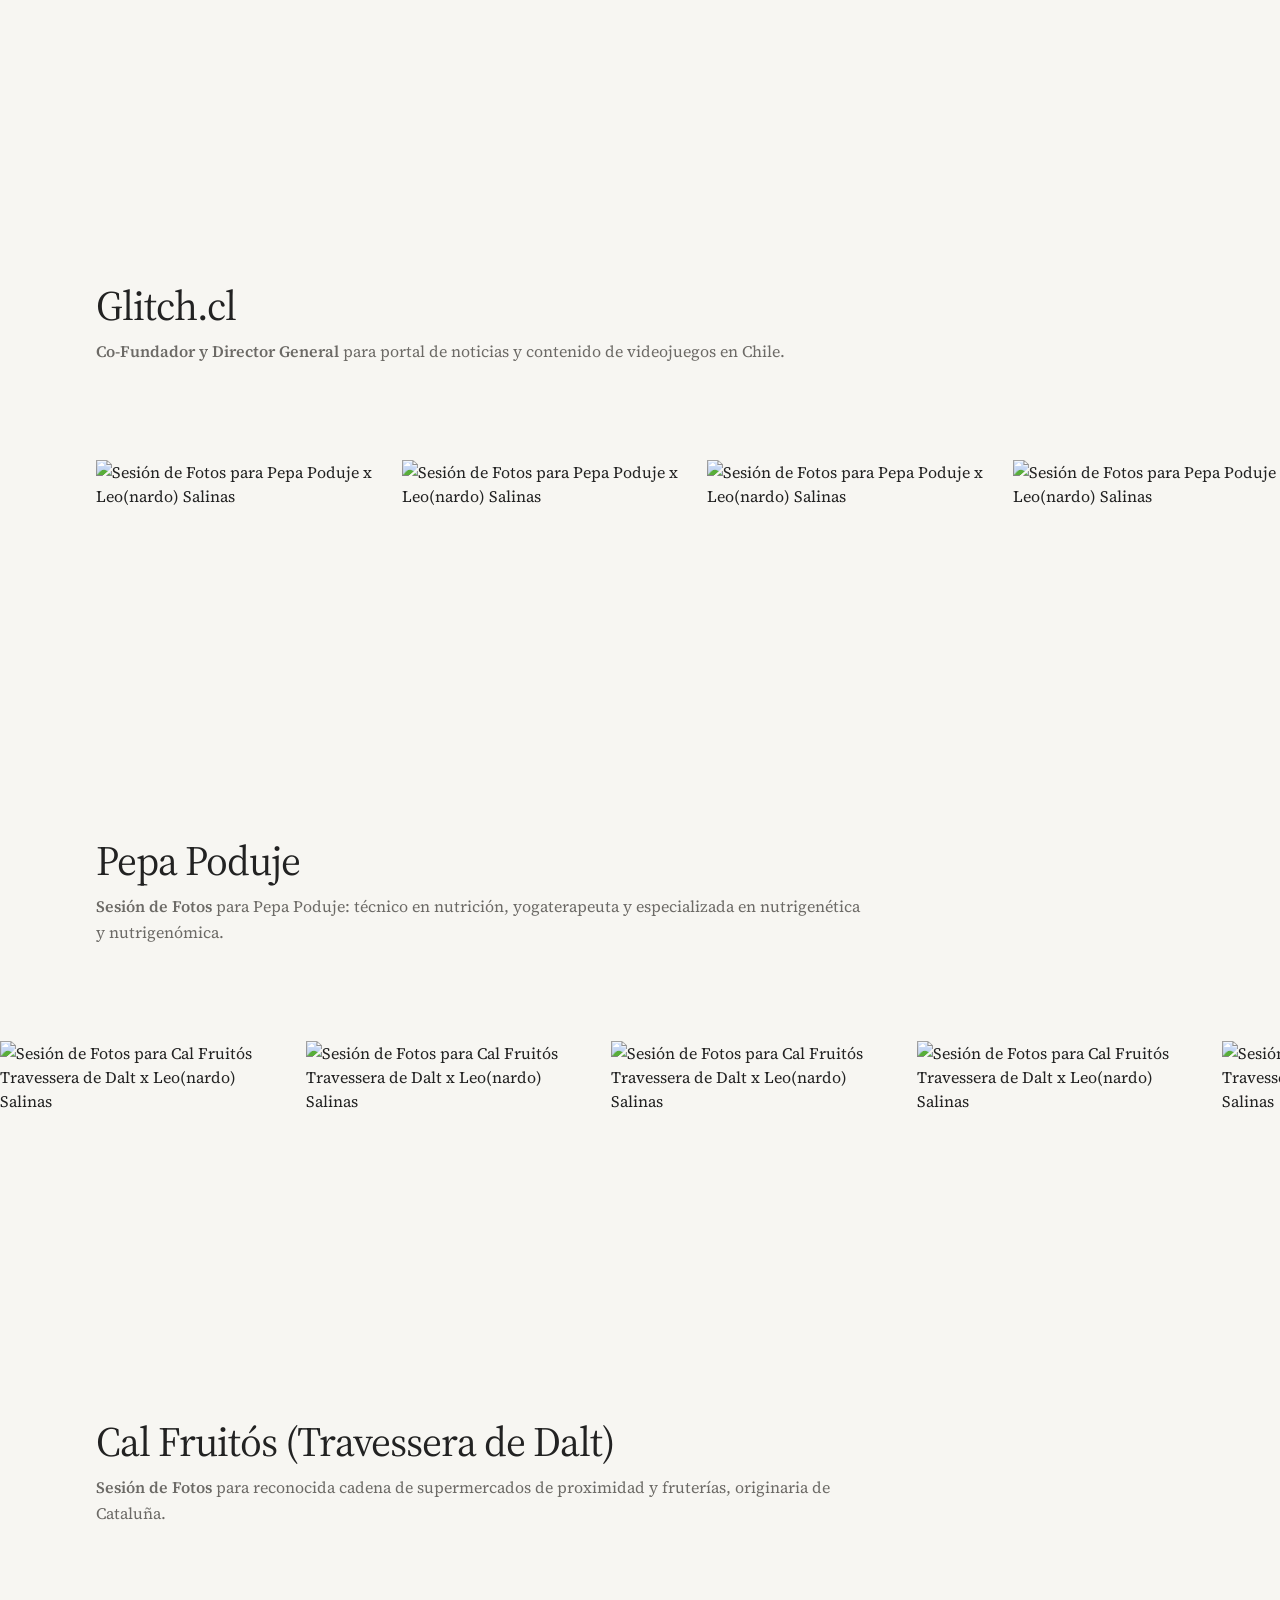
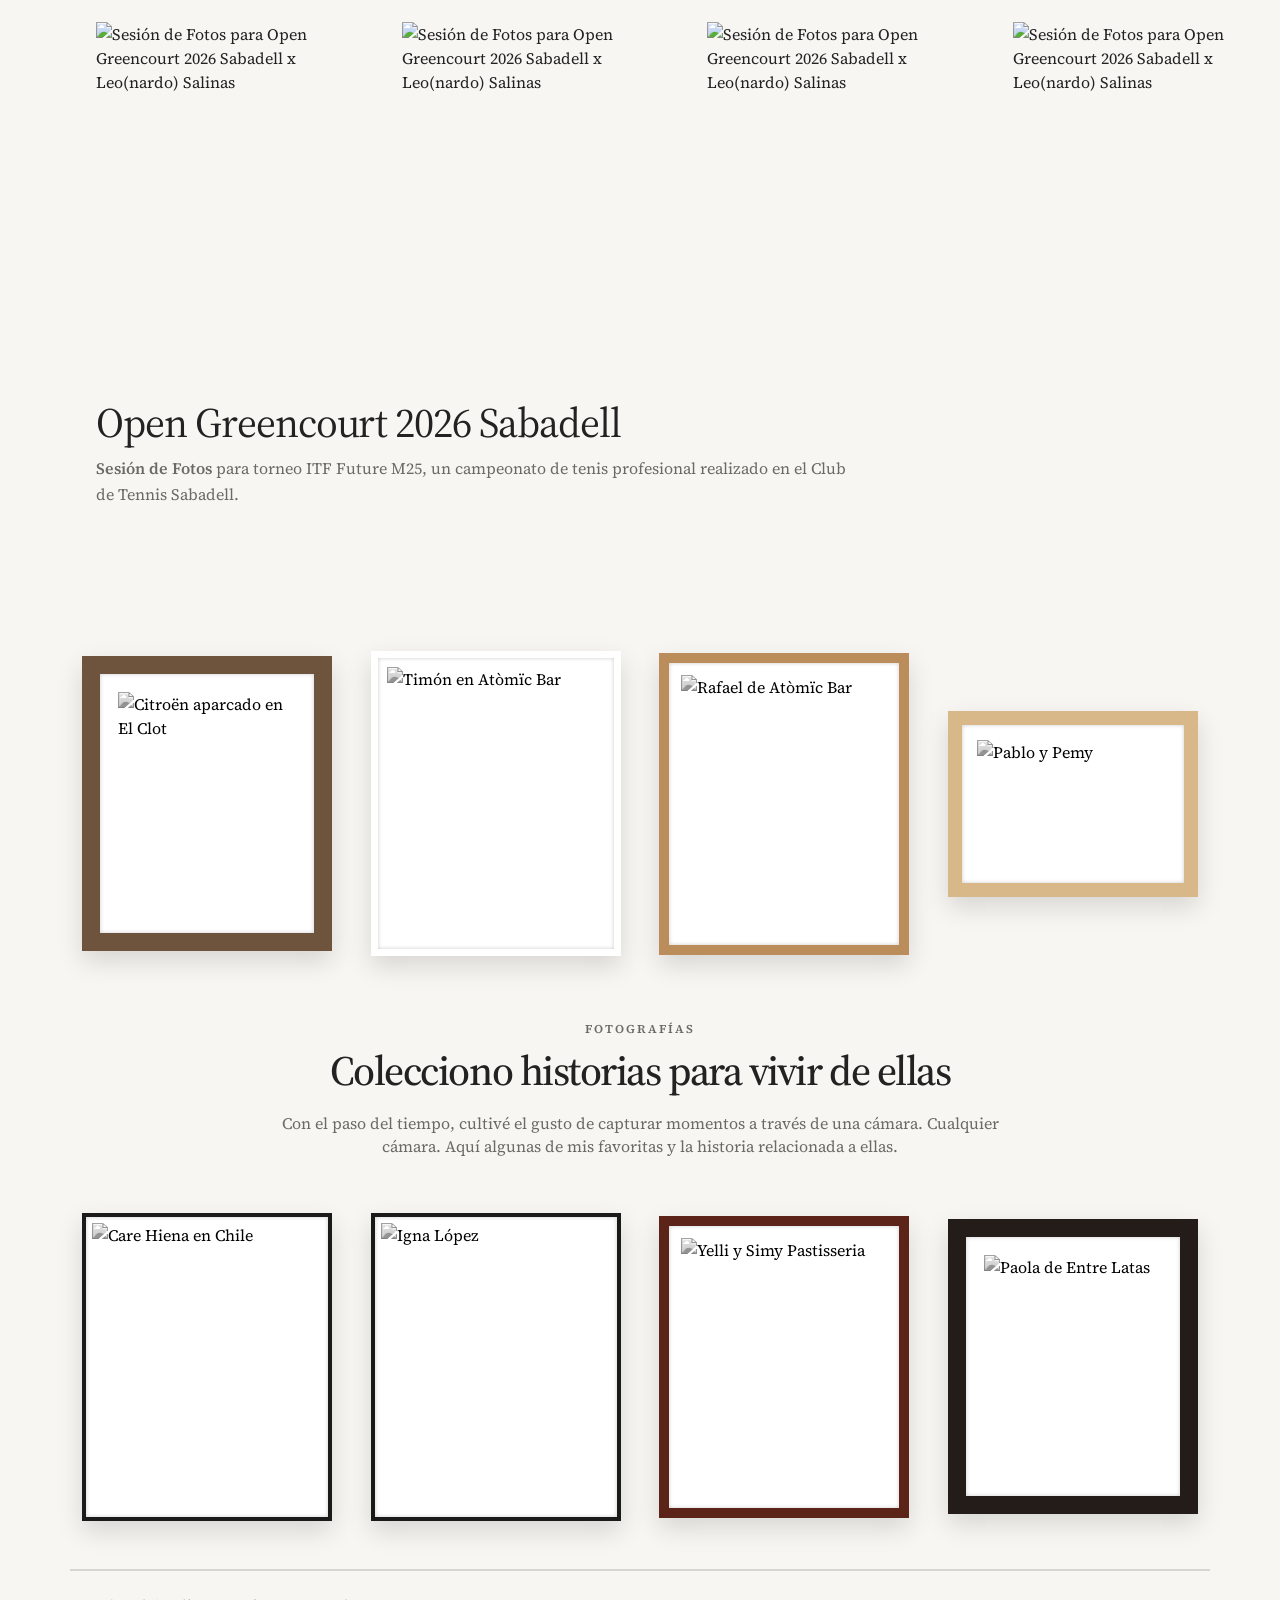
==== commit 6083bbb4: "Cambios en hero, proyectos y cambios de sección" ====
--- a/index.html
+++ b/index.html
@@ -23,23 +23,30 @@
 
     <main>
         <section class="intro-section" aria-labelledby="intro-title">
-            <div class="intro-content">
-                <h1 id="intro-title">Hola, soy <span>Leo(nardo) Salinas</span>. Soy un ser humano curioso. Comunicador de profesión. Me gusta hacer cosas. También hago fotos.</h1>
-                <div class="intro-actions">
-                    <a class="intro-button intro-button--primary" href="#contacto">Contáctame</a>
-                    <a class="intro-button intro-button--secondary" href="#portfolio">Ver Portfolio</a>
+            <div class="intro-layout">
+                <img class="intro-image" src="https://leosalinas.com/img/photos/leonardo-salinas-aguilera-barcelona-espana-comunicacion-fotografia.webp" alt="Leonardo Salinas con una cámara">
+                <div class="intro-content">
+                    <h1 id="intro-title">Hola, soy <span>Leo(nardo) Salinas</span>. Soy un ser humano curioso. Comunicador de profesión. <span>Me gusta hacer cosas.</span> También hago fotos.</h1>
+                    <div class="intro-actions">
+                        <a class="intro-button intro-button--primary" href="#contacto">Contáctame</a>
+                        <div class="intro-portfolio-link">
+                            <a class="intro-button intro-button--secondary" href="#portfolio">Ver Portfolio</a>
+                            <svg class="intro-portfolio-arrow" viewBox="0 0 70 85" aria-hidden="true">
+                                <path d="M5 14C25 2 46 3 55 18c11 19 2 42-10 58m0 0 1-18m-1 18 16-11" />
+                            </svg>
+                        </div>
+                    </div>
                 </div>
             </div>
         </section>
 
-        <section class="gallery-section container-xl py-5" id="galeria">
-            <div class="photo-grid" id="photo-grid-first" aria-label="Primeras fotografías"></div>
+        <section class="image-marquees-section py-5" id="portfolio" aria-label="Slideshows de proyectos">
             <div class="section-heading text-center mx-auto">
-                <span class="eyebrow">Fotografías</span>
-                <h2>Colecciono historias para vivir de ellas</h2>
-                <p>Con el paso del tiempo, cultivé el gusto de capturar momentos a través de una cámara. Cualquier cámara. Aquí algunas de mis favoritas y la historia relacionada a ellas.</p>
+                <span class="eyebrow">Portfolio</span>
+                <h2>Las cosas que he hecho para pagar el alquiler</h2>
+                <p>...y otras cosas que he hecho sólo por amor. Todo comenzó en 1996. A los 12 años me apasioné por internet, computadoras y hacer cosas. El resto no sabría cómo describirlo.</p>
             </div>
-            <div class="photo-grid" id="photo-grid-second" aria-label="Siguientes fotografías"></div>
+            <div id="project-image-marquees"></div>
         </section>
         <!--
         <section class="projects-section py-5" id="portfolio">
@@ -62,14 +69,16 @@
         </section>
         -->
 
-        <section class="image-marquees-section py-5" id="portfolio" aria-label="Slideshows de proyectos">
+        <section class="gallery-section container-xl py-5" id="galeria">
+            <div class="photo-grid" id="photo-grid-first" aria-label="Primeras fotografías"></div>
             <div class="section-heading text-center mx-auto">
-                <span class="eyebrow">Portfolio</span>
-                <h2>Las cosas que he hecho para pagar el alquiler</h2>
-                <p>...y otras cosas que he hecho sólo por amor. Todo comenzó en 1996. A los 12 años me apasioné por internet, computadoras y hacer cosas. El resto no sabría cómo describirlo.</p>
+                <span class="eyebrow">Fotografías</span>
+                <h2>Colecciono historias para vivir de ellas</h2>
+                <p>Con el paso del tiempo, cultivé el gusto de capturar momentos a través de una cámara. Cualquier cámara. Aquí algunas de mis favoritas y la historia relacionada a ellas.</p>
             </div>
-            <div id="project-image-marquees"></div>
+            <div class="photo-grid" id="photo-grid-second" aria-label="Siguientes fotografías"></div>
         </section>
+        
     </main>
 
     <div data-include="components/footer.html"></div>
--- a/assets/css/styles.css
+++ b/assets/css/styles.css
@@ -134,19 +134,36 @@
 .intro-section {
     display: grid;
     min-height: clamp(26rem, 62vh, 42rem);
-    padding: 5rem 1.5rem;
+    padding: clamp(3rem, 7vw, 5rem) 1.5rem;
     place-items: center;
     background: #fffaf7;
-    text-align: center;
+}
+
+.intro-layout {
+    display: grid;
+    width: min(100%, 74rem);
+    grid-template-columns: minmax(13rem, .75fr) minmax(0, 1.4fr);
+    align-items: center;
+    gap: clamp(2rem, 6vw, 5rem);
+}
+
+.intro-image {
+    display: block;
+    width: 100%;
+    max-height: 34rem;
+    aspect-ratio: 2 / 3;
+    object-fit: cover;
+    object-position: center 35%;
 }
 
 .intro-content {
-    width: min(100%, 64rem);
+    min-width: 0;
+    text-align: left;
 }
 
 .intro-content h1 {
     margin: 0 auto;
-    font-size: clamp(2.2rem, 5.2vw, 4.5rem);
+    font-size: clamp(2rem, 5vw, 4rem);
     font-weight: 500;
     letter-spacing: -.055em;
     line-height: 1.2;
@@ -162,21 +179,24 @@
 .intro-actions {
     display: flex;
     flex-wrap: wrap;
-    justify-content: center;
+    align-items: center;
+    justify-content: flex-start;
     gap: 1rem;
     margin-top: 2rem;
 }
 
 .intro-button {
     display: inline-flex;
-    min-height: 2.75rem;
+    box-sizing: border-box;
+    height: 3rem;
     align-items: center;
     justify-content: center;
-    padding: .65rem 1.4rem;
+    padding: 0 1.54rem;
     border: 1px solid var(--ink);
     border-radius: 999px;
-    font-size: .875rem;
+    font-size: .9625rem;
     font-weight: 600;
+    line-height: 1;
     transition: background-color .2s ease, color .2s ease, border-color .2s ease;
 }
 
@@ -197,6 +217,24 @@
     color: #fff;
 }
 
+.intro-portfolio-link {
+    display: flex;
+    align-items: center;
+    gap: .75rem;
+}
+
+.intro-portfolio-arrow {
+    width: clamp(3rem, 7vw, 4.25rem);
+    height: auto;
+    overflow: visible;
+    transform: translateY(.75rem);
+    fill: none;
+    stroke: #fa503d;
+    stroke-linecap: round;
+    stroke-linejoin: round;
+    stroke-width: 1.5;
+}
+
 /* Galería: cuadrícula regular para evitar que las columnas estrechen las fotos. */
 .gallery-section {
     border-bottom: 1px solid #d7d5cf;
@@ -213,8 +251,8 @@
 
 .section-heading h2 {
     margin: 0;
-    font-size: clamp(1.8rem, 4vw, 2.5rem);
-    font-weight: 400;
+    font-size: clamp(1.8rem, 4vw, 2.6rem);
+    font-weight: 500;
     letter-spacing: -.035em;
 }
 
@@ -223,7 +261,7 @@
     margin: 1rem auto 0;
     color: var(--muted);
     font-size: 1rem;
-    line-height: 1.7;
+    line-height: 1.4;
 }
 
 .eyebrow {
@@ -334,7 +372,7 @@
 
 .image-marquee-caption h2 {
     margin: 0;
-    font-size: clamp(1.4rem, 3vw, 2rem);
+    font-size: clamp(1.8rem, 4vw, 2.6rem);
     font-weight: 400;
     letter-spacing: -.025em;
 }
@@ -343,8 +381,12 @@
     max-width: 48rem;
     margin: .5rem 0 0;
     color: var(--muted);
-    font-size: .9rem;
+    font-size: 1rem;
     line-height: 1.6;
+}
+
+.image-marquee-caption p b {
+    font-weight: 600;
 }
 
 .image-marquee-section--offset .image-marquee-track {
@@ -510,6 +552,28 @@
     font-size: .85rem;
 }
 
+.project-tags {
+    display: flex;
+    flex-wrap: wrap;
+    gap: .5rem;
+    margin: .75rem 0 0;
+    padding: 0;
+    list-style: none;
+}
+
+.project-tag {
+    cursor: default;
+    padding: .35rem .8rem;
+    border: 1px solid #a8a6a0;
+    border-radius: 999px;
+    color: var(--muted);
+    font-size: .65rem;
+    letter-spacing: .04em;
+    line-height: 1.2;
+    user-select: none;
+    text-transform: uppercase;
+}
+
 .gallery-card .btn {
     padding: .3rem .65rem;
     font-size: .75rem;
@@ -626,6 +690,18 @@
     }
 }
 
+@media (max-width: 767.98px) {
+    .intro-layout {
+        grid-template-columns: 1fr;
+        gap: 2rem;
+    }
+
+    .intro-image {
+        width: clamp(10rem, 42vw, 15rem);
+        margin: 0 auto;
+    }
+}
+
 @media (max-width: 575.98px) {
     .site-header {
         gap: .75rem;
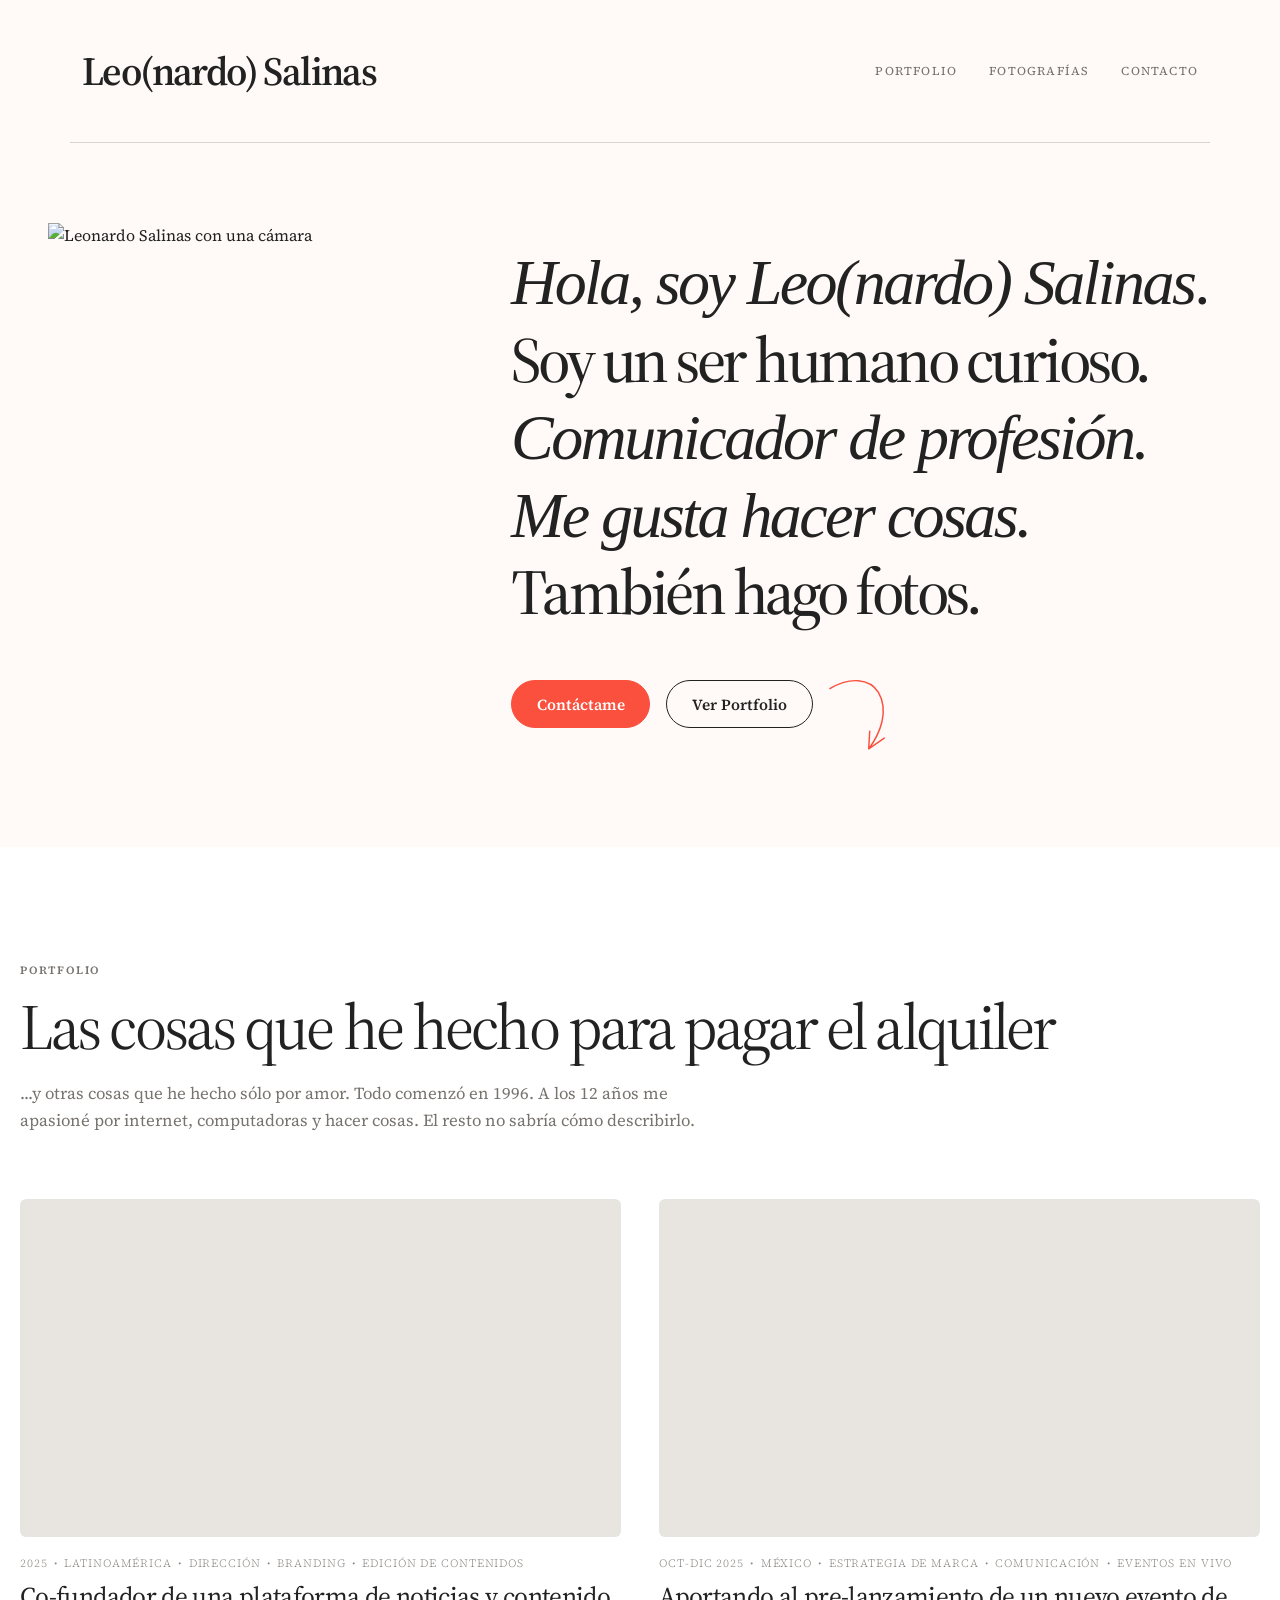
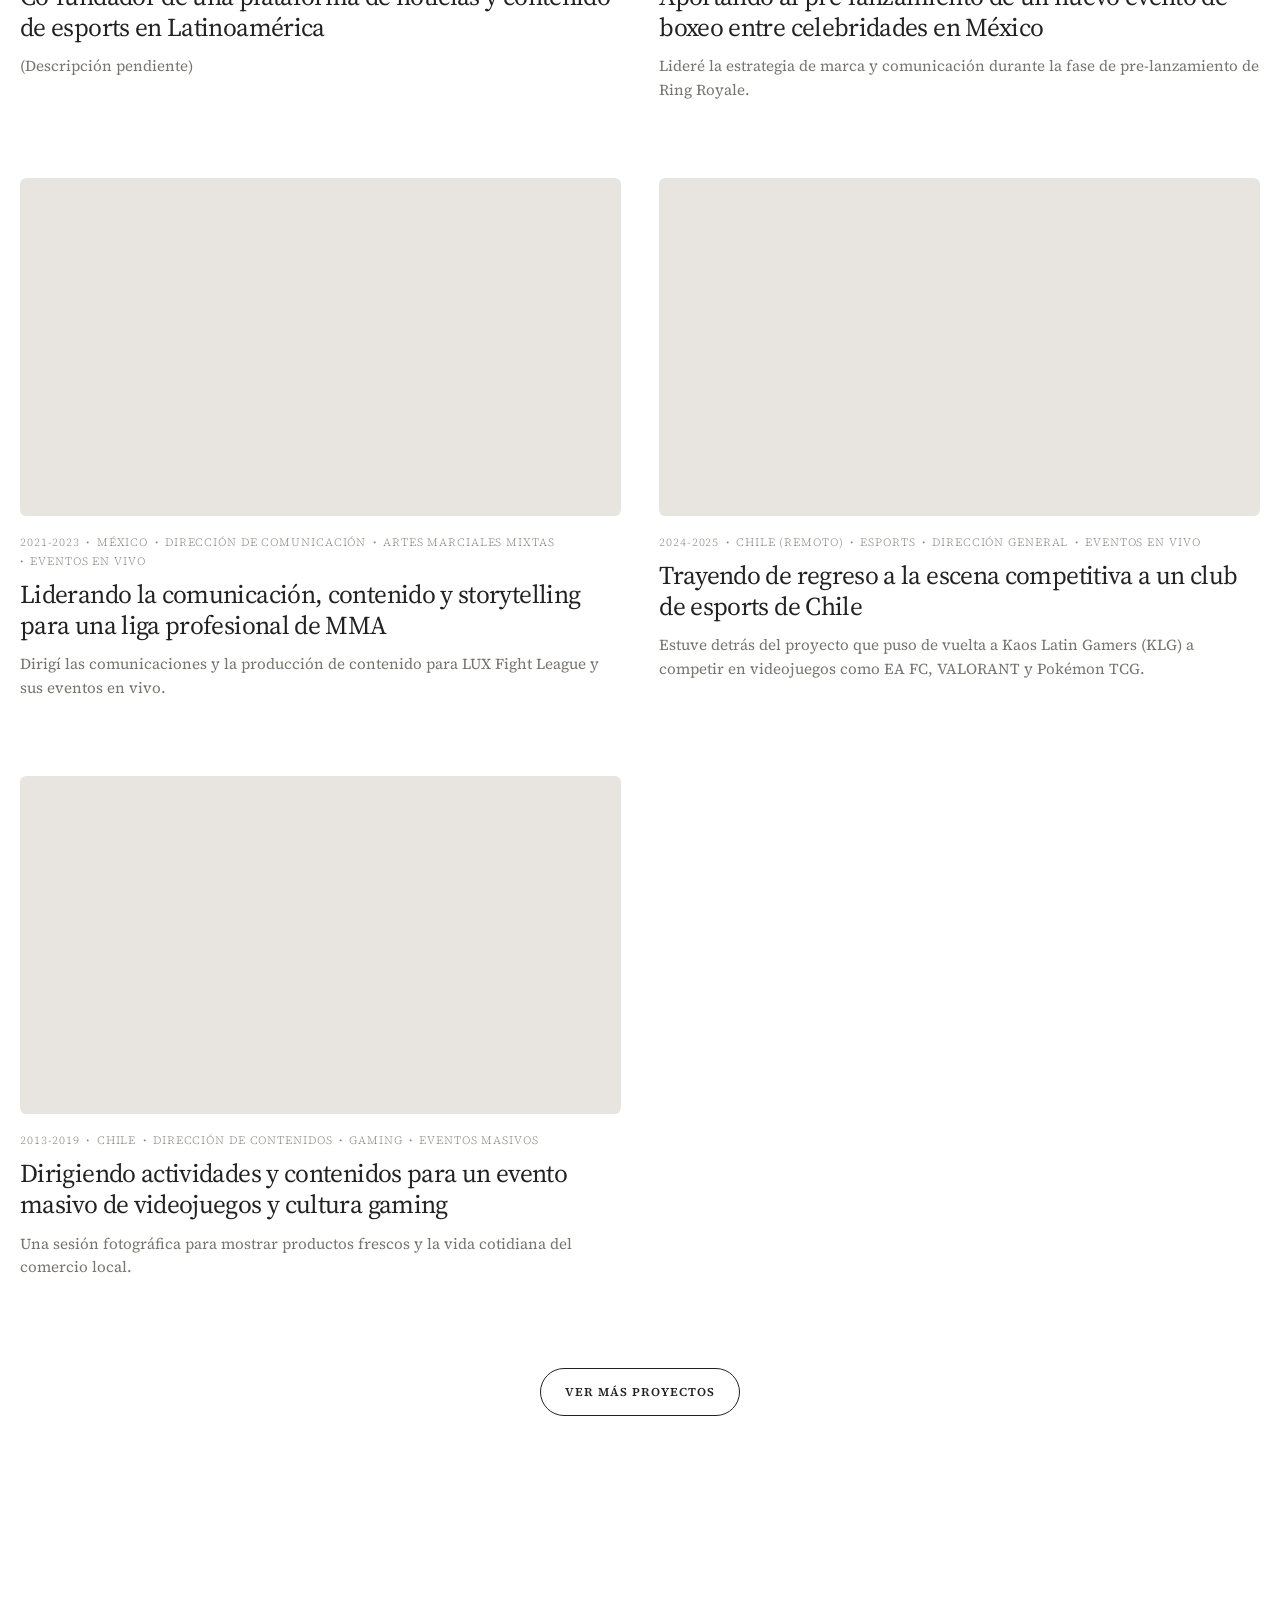
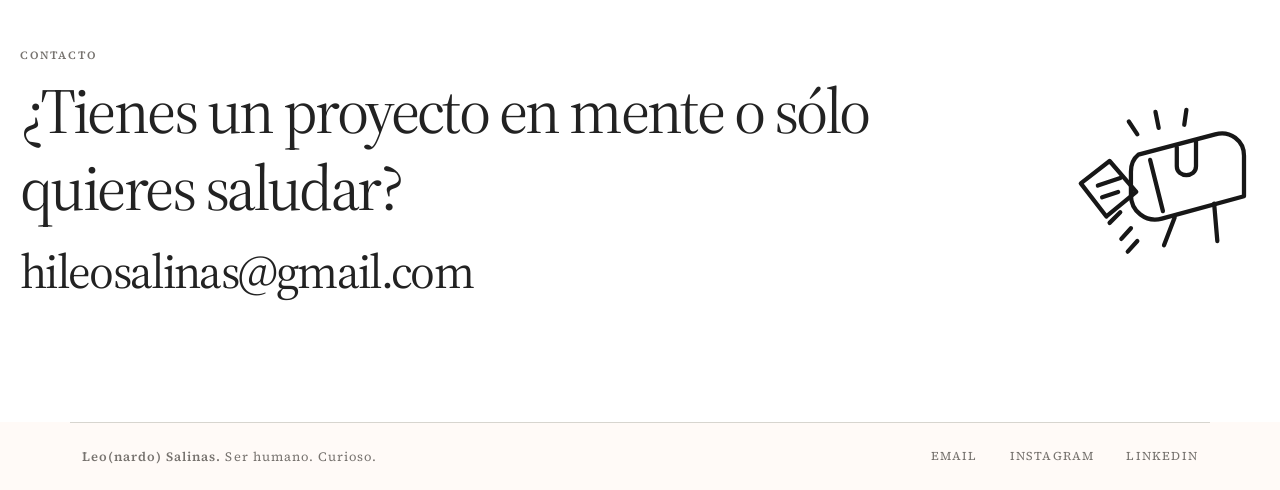
==== commit b3e8bb17: "Nuevo portfolio con inclusión de vídeo" ====
--- a/index.html
+++ b/index.html
@@ -3,13 +3,13 @@
 <head>
     <meta charset="utf-8">
     <meta name="viewport" content="width=device-width, initial-scale=1">
-    <title>Leo(nardo) Salinas | Ser humano. Curioso. Me gusta hacer cosas. También hago fotos.</title>
-    <meta name="description" content="Portfolio de comunicación, producción de eventos, gestión de proyectos y fotografía por Leo(nardo) Salinas en Barcelona.">
+    <title>Leo(nardo) Salinas | Comunicación, proyectos y fotografía</title>
+    <meta name="description" content="Portfolio de Leo(nardo) Salinas: proyectos de comunicación, eventos y fotografía en Barcelona y Latinoamérica.">
     <meta name="author" content="Leo(nardo) Salinas">
     <meta property="og:type" content="website">
-    <meta property="og:title" content="Leo(nardo) Salinas | Comunicación, Proyectos y Fotografía">
-    <meta property="og:description" content="Portfolio de proyectos, trabajos y fotografías de Leo(nardo) Salinas en Barcelona.">
-    <meta property="og:image" content="https://images.unsplash.com/photo-1513694203232-719a280e022f?auto=format&fit=crop&w=1200&q=80">
+    <meta property="og:title" content="Leo(nardo) Salinas | Comunicación, proyectos y fotografía">
+    <meta property="og:description" content="Una selección de proyectos de comunicación, eventos y fotografía de Leo(nardo) Salinas.">
+    <meta property="og:image" content="https://leosalinas.com/img/photos/leonardo-salinas-aguilera-barcelona-espana-comunicacion-fotografia.webp">
     <link rel="preconnect" href="https://fonts.googleapis.com">
     <link rel="preconnect" href="https://fonts.gstatic.com" crossorigin>
     <link href="https://fonts.googleapis.com/css2?family=Source+Serif+4:ital,opsz,wght@0,8..60,200..900;1,8..60,200..900&display=swap" rel="stylesheet">
@@ -24,9 +24,9 @@
     <main>
         <section class="intro-section" aria-labelledby="intro-title">
             <div class="intro-layout">
-                <img class="intro-image" src="https://leosalinas.com/img/photos/leonardo-salinas-aguilera-barcelona-espana-comunicacion-fotografia.webp" alt="Leonardo Salinas con una cámara">
+                <img class="intro-image" src="https://leosalinas.com/img/photos/leonardo-salinas-aguilera-barcelona-espana-comunicacion-fotografia.webp" alt="Leonardo Salinas con una cámara" loading="lazy" decoding="async">
                 <div class="intro-content">
-                    <h1 id="intro-title">Hola, soy <span>Leo(nardo) Salinas</span>. Soy un ser humano curioso. Comunicador de profesión. <span>Me gusta hacer cosas.</span> También hago fotos.</h1>
+                    <h1 id="intro-title"><span>Hola, soy Leo(nardo) Salinas</span>. Soy un ser humano curioso. <span>Comunicador de profesión. Me gusta hacer cosas.</span> También hago fotos.</h1>
                     <div class="intro-actions">
                         <a class="intro-button intro-button--primary" href="#contacto">Contáctame</a>
                         <div class="intro-portfolio-link">
@@ -40,50 +40,63 @@
             </div>
         </section>
 
-        <section class="image-marquees-section py-5" id="portfolio" aria-label="Slideshows de proyectos">
-            <div class="section-heading text-center mx-auto">
+        <section class="page-section portfolio-section" id="portfolio" aria-labelledby="portfolio-title">
+            <div class="section-heading">
                 <span class="eyebrow">Portfolio</span>
                 <h2>Las cosas que he hecho para pagar el alquiler</h2>
                 <p>...y otras cosas que he hecho sólo por amor. Todo comenzó en 1996. A los 12 años me apasioné por internet, computadoras y hacer cosas. El resto no sabría cómo describirlo.</p>
             </div>
-            <div id="project-image-marquees"></div>
+            <div class="project-grid" id="project-grid"></div>
+            <div class="more-projects-wrap">
+                <a class="text-link" href="/portfolio/">VER MÁS PROYECTOS</a>
+            </div>
         </section>
         <!--
-        <section class="projects-section py-5" id="portfolio">
-            <div class="container-xl py-4">
-                <div class="section-heading text-center mx-auto">
-                    <span class="eyebrow">Portfolio</span>
-                    <h2>Las cosas que he hecho para pagar el alquiler</h2>
-                    <p>...y otras cosas que he hecho sólo por amor. Todo comenzó en 1996. A los 12 años me apasioné por internet, computadoras y hacer cosas. El resto no sabría cómo describirlo.</p>
-                </div>
-                <div class="gallery-filters d-flex flex-wrap justify-content-center gap-2 mb-4" role="group" aria-label="Filtrar proyectos por categoría">
-                    <button class="btn btn-outline-dark active" type="button" data-gallery-filter="all" aria-pressed="true">Todos</button>
-                    <button class="btn btn-outline-dark" type="button" data-gallery-filter="Estrategia y Marca" aria-pressed="false">Estrategia y Marca</button>
-                    <button class="btn btn-outline-dark" type="button" data-gallery-filter="Eventos" aria-pressed="false">Eventos</button>
-                    <button class="btn btn-outline-dark" type="button" data-gallery-filter="Fotos" aria-pressed="false">Fotos</button>
-                    <button class="btn btn-outline-dark" type="button" data-gallery-filter="Vídeos" aria-pressed="false">Vídeos</button>
-                    <button class="btn btn-outline-dark" type="button" data-gallery-filter="Proyectos Propios" aria-pressed="false">Proyectos Propios</button>
-                </div>
-                <div class="row row-cols-1 row-cols-sm-2 row-cols-lg-3 row-cols-xxl-4 g-4" id="gallery-grid" aria-live="polite"></div>
+        <section class="page-section facts-section" id="cosas-que-debes-saber" aria-labelledby="facts-title">
+            <div class="section-heading">
+                <span class="eyebrow">Un poco sobre mí</span>
+                <h2 id="facts-title">Cosas que debes saber</h2>
+            </div>
+            <div class="facts-grid">
+                <article class="fact-item"><h3>Dato 01</h3><p>Añade aquí una cifra, título o idea breve sobre tu experiencia.</p></article>
+                <article class="fact-item"><h3>Dato 02</h3><p>Añade aquí una cifra, título o idea breve sobre tu experiencia.</p></article>
+                <article class="fact-item"><h3>Dato 03</h3><p>Añade aquí una cifra, título o idea breve sobre tu experiencia.</p></article>
+                <article class="fact-item"><h3>Dato 04</h3><p>Añade aquí una cifra, título o idea breve sobre tu experiencia.</p></article>
+                <article class="fact-item"><h3>Dato 05</h3><p>Añade aquí una cifra, título o idea breve sobre tu experiencia.</p></article>
+                <article class="fact-item"><h3>Dato 06</h3><p>Añade aquí una cifra, título o idea breve sobre tu experiencia.</p></article>
             </div>
         </section>
-        -->
 
-        <section class="gallery-section container-xl py-5" id="galeria">
+        <section class="page-section gallery-section" id="galeria">
             <div class="photo-grid" id="photo-grid-first" aria-label="Primeras fotografías"></div>
-            <div class="section-heading text-center mx-auto">
+            <div class="section-heading mx-auto">
                 <span class="eyebrow">Fotografías</span>
                 <h2>Colecciono historias para vivir de ellas</h2>
                 <p>Con el paso del tiempo, cultivé el gusto de capturar momentos a través de una cámara. Cualquier cámara. Aquí algunas de mis favoritas y la historia relacionada a ellas.</p>
             </div>
             <div class="photo-grid" id="photo-grid-second" aria-label="Siguientes fotografías"></div>
         </section>
-        
+        -->
+        <section class="page-section contact-section" id="contacto" aria-labelledby="contact-title">
+            <div class="contact-copy">
+                <span class="eyebrow">Contacto</span>
+                <h2 id="contact-title">¿Tienes un proyecto en mente o sólo quieres saludar?</h2>
+                <a class="contact-email" href="mailto:hileosalinas@gmail.com">hileosalinas@gmail.com</a>
+            </div>
+            <svg class="contact-illustration" viewBox="0 0 180 150" role="img" aria-label="Ilustración de un buzón">
+                <g fill="none" stroke="#171717" stroke-linecap="round" stroke-linejoin="round" stroke-width="4">
+                    <path d="M66 54 138 35c14-4 27 6 27 20v38l-77 21c-15 4-29-7-29-22V70c0-7 2-12 7-16Z"/>
+                    <path d="m77 59 12 48M102 47v18c0 11 18 11 18 0V41M100 113l-10 26m47-39 3 35"/>
+                    <path d="m39 60-27 21 24 31 28-23-25-29Z"/>
+                    <path d="m28 83 21-7m-17 18 15-5m-8 29 10-10m1 25 9-10m-3 22 9-10"/>
+                    <path d="m65 35-8-12m28 6-3-15m27 12 2-14"/>
+                </g>
+            </svg>
+        </section>
     </main>
 
     <div data-include="components/footer.html"></div>
 
-    <!-- Modal para ampliar una de las fotografías de la cuadrícula superior. -->
     <div class="modal fade" id="photo-modal" tabindex="-1" aria-labelledby="modal-title" aria-hidden="true">
         <div class="modal-dialog modal-xl modal-dialog-centered">
             <div class="modal-content photo-modal-content">
--- a/assets/css/styles.css
+++ b/assets/css/styles.css
@@ -1,11 +1,576 @@
-/* Colores y tipografía compartidos por toda la página. */
 :root {
-    --page-bg: #f7f6f2;
-    --section-bg: #f4f3ee;
-    --ink: #222;
-    --muted: #6c6a66;
-    --serif: "Source Serif 4", Georgia, serif;
-    /* Mantiene rectas las esquinas de todos los componentes Bootstrap del proyecto. */
+            --page-bg: #fffaf7;
+            --section-bg: #fff;
+            --ink: #222;
+            --muted: #77736f;
+            --accent: #fa503d;
+            --serif: "Source Serif 4";
+        }
+
+        body {
+            background: var(--page-bg);
+            color: var(--ink);
+            font-family: var(--serif), Georgia, serif;
+        }
+
+        .site-header {
+            position: relative;
+            z-index: 2;
+            display: flex;
+            align-items: center;
+            justify-content: space-between;
+            gap: 2rem;
+            border-bottom: 1px solid #e6e1dd;
+        }
+
+        .site-brand,
+        .desktop-nav a,
+        .mobile-nav a,
+        .site-footer a {
+            color: inherit;
+            text-decoration: none;
+        }
+
+        .site-title {
+            font-size: clamp(1.7rem, 4vw, 2.4rem);
+            font-weight: 600;
+            letter-spacing: -.05em;
+        }
+
+        .desktop-nav,
+        .site-footer nav {
+            display: flex;
+            align-items: center;
+            gap: clamp(1rem, 2.5vw, 2rem);
+            color: var(--muted);
+            font-family: var(--serif), Georgia, serif;
+            font-size: .75rem;
+            letter-spacing: .1em;
+            text-transform: uppercase;
+        }
+
+        .menu-toggle {
+            display: none;
+            padding: .5rem;
+            border: 0;
+        }
+
+        .menu-toggle span {
+            display: block;
+            width: 1.5rem;
+            height: 2px;
+            margin: 5px 0;
+            background: currentColor;
+        }
+
+        .mobile-navigation {
+            background: var(--page-bg);
+        }
+
+        .mobile-nav {
+            display: grid;
+            gap: 1.5rem;
+            padding: 1rem 0;
+            font-family: var(--serif), Georgia, serif;
+            font-size: .9rem;
+            letter-spacing: .1em;
+            text-transform: uppercase;
+        }
+
+        .mobile-signature {
+            padding-top: 1.25rem;
+            border-top: 1px solid #e6e1dd;
+            font-family: var(--serif), Georgia, serif;
+            font-size: .8rem;
+            font-weight: 600;
+        }
+
+        .mobile-signature span {
+            color: var(--muted);
+            font-size: .7rem;
+            font-weight: 400;
+        }
+
+        .intro-section {
+            display: grid;
+            min-height: clamp(28rem, 65vh, 44rem);
+            padding: clamp(3rem, 7vw, 5rem) 1.5rem;
+            place-items: center;
+        }
+
+        .intro-layout {
+            display: grid;
+            width: min(100%, 74rem);
+            grid-template-columns: minmax(13rem, .75fr) minmax(0, 1.4fr);
+            align-items: center;
+            gap: clamp(2rem, 6vw, 5rem);
+        }
+
+        .intro-image {
+            display: block;
+            width: 100%;
+            max-height: 34rem;
+            aspect-ratio: 2 / 3;
+            object-fit: cover;
+            object-position: center 35%;
+        }
+
+        .intro-content {
+            min-width: 0;
+            text-align: left;
+        }
+
+        .intro-content h1 {
+            margin: 0;
+            font-size: clamp(2rem, 5vw, 4rem);
+            font-weight: 500;
+            letter-spacing: -.055em;
+            line-height: 1.2;
+        }
+
+        .intro-content h1 span {
+            font-weight: 300;
+            font-style: italic;
+        }
+
+        .intro-actions {
+            display: flex;
+            flex-wrap: wrap;
+            gap: 1rem;
+            margin-top: 2rem;
+        }
+
+        .intro-button {
+            display: inline-flex;
+            min-height: 3rem;
+            align-items: center;
+            justify-content: center;
+            padding: 0 1.5rem;
+            border: 1px solid var(--ink);
+            border-radius: 999px;
+            color: inherit;
+            font-family: var(--serif), Georgia, serif;
+            font-size: .9rem;
+            font-weight: 600;
+            text-decoration: none;
+        }
+
+        .intro-button--primary {
+            border-color: var(--accent);
+            background: var(--accent);
+            color: #fff;
+        }
+
+        .page-section {
+            padding: clamp(4rem, 9vw, 8rem) max(1.25rem, calc((100% - 78rem) / 2));
+            scroll-margin-top: 2rem;
+        }
+
+        .portfolio-section {
+            background: #fff;
+        }
+
+        .section-heading {
+            margin-bottom: clamp(2rem, 5vw, 4rem);
+        }
+
+        .eyebrow {
+            display: block;
+            margin-bottom: .6rem;
+            color: var(--muted);
+            font-family: var(--serif), Georgia, serif;
+            font-size: .7rem;
+            font-weight: 600;
+            letter-spacing: .16em;
+            text-transform: uppercase;
+        }
+
+        .section-heading h2 {
+            margin: 0;
+            font-size: clamp(2.2rem, 5vw, 4rem);
+            font-weight: 400;
+            letter-spacing: -.045em;
+        }
+
+        .section-heading p {
+            max-width: 44rem;
+            margin: 1rem 0 0;
+            color: var(--muted);
+            font-size: 1.05rem;
+            line-height: 1.6;
+        }
+
+        .project-grid {
+            display: grid;
+            grid-template-columns: repeat(2, minmax(0, 1fr));
+            gap: clamp(2.5rem, 6vw, 5rem) clamp(1rem, 3vw, 2.5rem);
+        }
+
+        .project-card--wide {
+            grid-column: 1 / -1;
+        }
+
+        .project-media {
+            display: block;
+            width: 100%;
+            aspect-ratio: 16 / 9;
+            overflow: hidden;
+            border-radius: .4rem;
+            background: #e8e5e0;
+        }
+
+        .project-media img,
+        .project-media video,
+        .project-media iframe {
+            display: block;
+            width: 100%;
+            height: 100%;
+            object-fit: cover;
+        }
+
+        .project-media video {
+            cursor: pointer;
+        }
+
+        .youtube-player {
+            width: 100%;
+            height: 100%;
+            cursor: pointer;
+        }
+
+        .youtube-player iframe {
+            pointer-events: none;
+        }
+
+        .youtube-player a {
+            display: grid;
+            width: 100%;
+            height: 100%;
+            place-items: center;
+            color: #fff;
+            text-decoration: underline;
+        }
+
+        .project-meta {
+            display: flex;
+            flex-wrap: wrap;
+            gap: .35rem .4rem;
+            margin: 1.25rem 0 .65rem;
+            color: #85817d;
+            font-family: var(--serif), Georgia, serif;
+            font-size: .7rem;
+            font-weight: 300;
+            letter-spacing: .08em;
+            line-height: 1.2;
+            text-transform: uppercase;
+        }
+
+        .project-meta span + span::before {
+            content: "•";
+            margin-right: .4rem;
+        }
+
+        .project-tags {
+            display: flex;
+            flex-wrap: wrap;
+            gap: .4rem;
+            margin: 0 0 .8rem;
+            padding: 0;
+            list-style: none;
+        }
+
+        .project-tags li {
+            padding: .28rem .65rem;
+            border: 1px solid #d5d0ca;
+            border-radius: 999px;
+            color: #716d68;
+            font-family: var(--serif), Georgia, serif;
+            font-size: .62rem;
+            letter-spacing: .04em;
+            text-transform: uppercase;
+        }
+
+        .project-card h3 {
+            margin: 0;
+            font-size: clamp(1.45rem, 3vw, 2.5rem);
+            font-weight: 400;
+            letter-spacing: -.025em;
+            line-height: 1.2;
+        }
+
+        .project-card:not(.project-card--wide) h3 {
+            font-size: clamp(1.35rem, 2vw, 1.9rem);
+        }
+
+        .project-card h3 a,
+        .project-description a {
+            color: inherit;
+            text-decoration: none;
+        }
+
+        .project-card h3 a:hover,
+        .project-description a:hover {
+            text-decoration: underline;
+            text-decoration-thickness: .06em;
+            text-underline-offset: .15em;
+        }
+
+        .project-description {
+            margin: .75rem 0 0;
+            color: var(--muted);
+            font-size: .95rem;
+            line-height: 1.55;
+        }
+
+        .more-projects-wrap {
+            display: flex;
+            justify-content: center;
+            margin-top: clamp(3rem, 7vw, 6rem);
+        }
+
+        .text-link {
+            display: inline-flex;
+            min-height: 3rem;
+            align-items: center;
+            justify-content: center;
+            padding: 0 1.5rem;
+            border: 1px solid var(--ink);
+            border-radius: 999px;
+            color: var(--ink);
+            font-family: var(--serif), Georgia, serif;
+            font-size: .75rem;
+            font-weight: 600;
+            letter-spacing: .08em;
+            text-decoration: none;
+            transition: background .2s ease, color .2s ease;
+        }
+
+        .text-link:hover {
+            background: var(--ink);
+            color: #fff;
+        }
+
+        .facts-section {
+            background: #fffaf7;
+        }
+
+        .facts-grid {
+            display: grid;
+            grid-template-columns: repeat(3, minmax(0, 1fr));
+            gap: clamp(2.5rem, 6vw, 5rem) 2rem;
+        }
+
+        .fact-item h3 {
+            margin: 0 0 .5rem;
+            font-size: clamp(2rem, 4vw, 3.2rem);
+            font-weight: 400;
+            letter-spacing: -.045em;
+            line-height: 1.1;
+        }
+
+        .fact-item p {
+            max-width: 22rem;
+            margin: 0;
+            color: var(--muted);
+            font-family: var(--serif), Georgia, serif;
+            font-size: .9rem;
+            line-height: 1.5;
+        }
+
+        .photos-section {
+            background: #fff;
+        }
+
+        .photo-grid {
+            display: grid;
+            grid-template-columns: repeat(2, minmax(0, 1fr));
+            gap: clamp(1rem, 3vw, 2.5rem);
+        }
+
+        .photo-card {
+            overflow: hidden;
+            margin: 0;
+            background: #fff;
+            cursor: default;
+        }
+
+        .photo-card:hover .photo-frame {
+            transform: none;
+        }
+
+        .photo-frame {
+            overflow: hidden;
+            padding: clamp(.35rem, 1vw, 1rem);
+            border: 1px solid #e6e1dd;
+            background: #fff;
+            box-shadow: 0 8px 24px #0000000c;
+        }
+
+        .photo-image {
+            position: relative;
+            display: block;
+            overflow: hidden;
+            aspect-ratio: var(--photo-ratio, 4 / 5);
+            background: #fff;
+        }
+
+        .photo-image img {
+            display: block;
+            width: 100%;
+            height: 100%;
+            object-fit: cover;
+            opacity: 1;
+            transition: opacity .55s ease;
+        }
+
+        .photo-frame img,
+        .photo-card:hover .photo-frame img {
+            filter: none;
+        }
+
+        .photo-image img.is-fading {
+            opacity: 0;
+        }
+
+        .photo-caption {
+            padding: .8rem .1rem 0;
+            color: var(--muted);
+            font-family: var(--serif), Georgia, serif;
+            font-size: .72rem;
+            letter-spacing: .04em;
+        }
+
+        .contact-section {
+            display: grid;
+            grid-template-columns: minmax(0, 1fr) auto;
+            align-items: center;
+            gap: 2rem;
+            background: #fff;
+        }
+
+        .contact-copy h2 {
+            max-width: 56rem;
+            margin: 0;
+            font-size: clamp(2rem, 5vw, 4rem);
+            font-weight: 400;
+            letter-spacing: -.04em;
+            line-height: 1.2;
+        }
+
+        .contact-email {
+            display: inline-block;
+            margin-top: .5rem;
+            font-size: clamp(1.5rem, 4vw, 3rem);
+            letter-spacing: -.035em;
+            text-decoration: none;
+        }
+
+        .contact-illustration {
+            width: clamp(7rem, 15vw, 13rem);
+            height: auto;
+        }
+
+        .site-footer {
+            display: flex;
+            align-items: center;
+            justify-content: space-between;
+            gap: 1.5rem;
+            border-top: 1px solid #e6e1dd;
+            color: var(--muted);
+            font-family: var(--serif), Georgia, serif;
+            font-size: .8rem;
+        }
+
+        .site-footer p {
+            margin: 0;
+        }
+
+        @media (min-width: 768px) {
+            .photo-grid {
+                grid-template-columns: repeat(3, minmax(0, 1fr));
+            }
+        }
+
+        @media (min-width: 1100px) {
+            .photo-grid {
+                grid-template-columns: repeat(4, minmax(0, 1fr));
+            }
+        }
+
+        @media (max-width: 991.98px) {
+            .desktop-nav {
+                display: none;
+            }
+
+            .menu-toggle {
+                display: block;
+            }
+        }
+
+        @media (max-width: 767.98px) {
+            .intro-layout {
+                grid-template-columns: 1fr;
+                gap: 2rem;
+            }
+
+            .intro-image {
+                width: clamp(10rem, 42vw, 15rem);
+                margin: 0 auto;
+            }
+
+            .intro-content {
+                text-align: center;
+            }
+
+            .intro-actions {
+                justify-content: center;
+            }
+
+            .facts-grid {
+                grid-template-columns: repeat(2, minmax(0, 1fr));
+            }
+
+            .contact-section {
+                grid-template-columns: 1fr;
+            }
+
+            .contact-illustration {
+                justify-self: end;
+            }
+        }
+
+        @media (max-width: 575.98px) {
+            .project-grid,
+            .photo-grid,
+            .facts-grid {
+                grid-template-columns: 1fr;
+            }
+
+            .project-card--wide {
+                grid-column: auto;
+            }
+
+            .site-footer {
+                align-items: flex-start;
+                flex-direction: column;
+            }
+
+            .site-footer nav {
+                flex-wrap: wrap;
+            }
+        }
+
+        @media (prefers-reduced-motion: reduce) {
+            *,
+            *::before,
+            *::after {
+                scroll-behavior: auto !important;
+                transition-duration: .01ms !important;
+            }
+        }
+
+/* Shared header, footer, and hero styles copied from styles.css. */
+:root {
     --bs-border-radius: 0;
     --bs-border-radius-sm: 0;
     --bs-border-radius-lg: 0;
@@ -18,12 +583,8 @@
     scroll-behavior: smooth;
 }
 
-/* Estilos base y enlaces globales. */
 body {
     min-height: 100vh;
-    background: var(--page-bg);
-    color: var(--ink);
-    font-family: var(--serif);
 }
 
 a {
@@ -31,12 +592,7 @@
     text-decoration: none;
 }
 
-/* Cabecera, navegación principal y menú móvil de Bootstrap. */
 .site-header {
-    display: flex;
-    align-items: center;
-    justify-content: space-between;
-    gap: 2rem;
     border-bottom: 1px solid #d7d5cf;
 }
 
@@ -47,26 +603,8 @@
 
 .site-title {
     font-size: clamp(1.8rem, 4vw, 2.5rem);
-    font-weight: 600;
+    line-height: 1.15;
     letter-spacing: -.04em;
-    line-height: 1.15;
-}
-
-.site-tagline {
-    color: var(--muted);
-    font-size: .75rem;
-    letter-spacing: .04em;
-}
-
-.desktop-nav,
-.site-footer nav {
-    display: flex;
-    align-items: center;
-    gap: clamp(1rem, 2.5vw, 2rem);
-    color: var(--muted);
-    font-size: .8rem;
-    letter-spacing: .1em;
-    text-transform: uppercase;
 }
 
 .desktop-nav a,
@@ -81,26 +619,8 @@
     color: #000;
 }
 
-.menu-toggle {
-    display: none;
-    padding: .5rem;
-    border: 0;
-}
-
 .btn-close {
     border-radius: 0;
-}
-
-.menu-toggle span {
-    display: block;
-    width: 1.5rem;
-    height: 2px;
-    margin: 5px 0;
-    background: currentColor;
-}
-
-.mobile-navigation {
-    background: var(--page-bg);
 }
 
 .mobile-navigation .offcanvas-title {
@@ -109,101 +629,33 @@
     text-transform: uppercase;
 }
 
-.mobile-nav {
-    display: grid;
-    gap: 1.5rem;
-    padding: 1rem 0;
-    font-size: .9rem;
-    letter-spacing: .12em;
-    text-transform: uppercase;
-}
-
-.mobile-signature {
-    padding-top: 1.25rem;
-    border-top: 1px solid #d7d5cf;
-    font-size: .8rem;
-    font-weight: 600;
-}
-
-.mobile-signature span {
-    color: var(--muted);
-    font-size: .7rem;
-    font-weight: 400;
-}
-
 .intro-section {
-    display: grid;
     min-height: clamp(26rem, 62vh, 42rem);
-    padding: clamp(3rem, 7vw, 5rem) 1.5rem;
-    place-items: center;
     background: #fffaf7;
-}
-
-.intro-layout {
-    display: grid;
-    width: min(100%, 74rem);
-    grid-template-columns: minmax(13rem, .75fr) minmax(0, 1.4fr);
-    align-items: center;
-    gap: clamp(2rem, 6vw, 5rem);
-}
-
-.intro-image {
-    display: block;
-    width: 100%;
-    max-height: 34rem;
-    aspect-ratio: 2 / 3;
-    object-fit: cover;
-    object-position: center 35%;
-}
-
-.intro-content {
-    min-width: 0;
-    text-align: left;
 }
 
 .intro-content h1 {
     margin: 0 auto;
-    font-size: clamp(2rem, 5vw, 4rem);
-    font-weight: 500;
-    letter-spacing: -.055em;
-    line-height: 1.2;
 }
 
 .intro-content h1 span {
-    font-family: var(--serif);
-    font-weight: 300;
-    font-style: italic;
+    font-family: var(--serif), Georgia, serif;
     letter-spacing: -.04em;
 }
 
 .intro-actions {
-    display: flex;
-    flex-wrap: wrap;
     align-items: center;
     justify-content: flex-start;
-    gap: 1rem;
-    margin-top: 2rem;
 }
 
 .intro-button {
-    display: inline-flex;
     box-sizing: border-box;
     height: 3rem;
-    align-items: center;
-    justify-content: center;
+    min-height: 0;
     padding: 0 1.54rem;
-    border: 1px solid var(--ink);
-    border-radius: 999px;
     font-size: .9625rem;
-    font-weight: 600;
     line-height: 1;
     transition: background-color .2s ease, color .2s ease, border-color .2s ease;
-}
-
-.intro-button--primary {
-    border-color: #fa503d;
-    background: #fa503d;
-    color: #fff;
 }
 
 .intro-button--primary:hover {
@@ -235,43 +687,25 @@
     stroke-width: 1.5;
 }
 
-/* Galería: cuadrícula regular para evitar que las columnas estrechen las fotos. */
+/* Photography gallery and Bootstrap modal styles copied from styles.css. */
 .gallery-section {
     border-bottom: 1px solid #d7d5cf;
 }
 
-.section-heading {
-    max-width: 54rem;
-    margin-bottom: 3.5rem;
-}
-
-#galeria > .section-heading {
-    margin-top: 4rem;
-}
-
-.section-heading h2 {
-    margin: 0;
-    font-size: clamp(1.8rem, 4vw, 2.6rem);
-    font-weight: 500;
-    letter-spacing: -.035em;
-}
-
-.section-heading p {
-    max-width: 48rem;
-    margin: 1rem auto 0;
+.gallery-section .section-heading {
+    margin: 4rem auto 3.5rem;
+}
+
+.gallery-section .section-heading p {
     color: var(--muted);
     font-size: 1rem;
     line-height: 1.4;
 }
 
-.eyebrow {
-    display: block;
+.gallery-section .eyebrow {
     margin-bottom: .5rem;
-    color: var(--muted);
     font-size: .75rem;
-    font-weight: 600;
     letter-spacing: .16em;
-    text-transform: uppercase;
 }
 
 .photo-grid {
@@ -327,8 +761,8 @@
 
 .photo-image {
     display: block;
+    overflow: hidden;
     aspect-ratio: var(--photo-ratio, 4 / 5);
-    overflow: hidden;
 }
 
 .photo-card:hover .photo-frame {
@@ -348,253 +782,6 @@
     filter: grayscale(0);
 }
 
-/* Sección de portfolio y tarjetas responsivas de la galería filtrable. */
-.projects-section {
-    background: var(--section-bg);
-}
-
-.projects-section .section-heading {
-    margin-bottom: 1.5rem;
-}
-
-/* El grupo duplicado permite desplazar los elementos en un bucle continuo. */
-.image-marquees-section {
-    overflow: hidden;
-    background: var(--page-bg);
-}
-
-.image-marquee-caption {
-    max-width: 72rem;
-    margin: 1.5rem auto 0;
-    padding: 0 clamp(1rem, 3vw, 2rem);
-    text-align: left;
-}
-
-.image-marquee-caption h2 {
-    margin: 0;
-    font-size: clamp(1.8rem, 4vw, 2.6rem);
-    font-weight: 400;
-    letter-spacing: -.025em;
-}
-
-.image-marquee-caption p {
-    max-width: 48rem;
-    margin: .5rem 0 0;
-    color: var(--muted);
-    font-size: 1rem;
-    line-height: 1.6;
-}
-
-.image-marquee-caption p b {
-    font-weight: 600;
-}
-
-.image-marquee-section--offset .image-marquee-track {
-    margin-left: clamp(3rem, 9vw, 6rem);
-}
-
-.image-marquee {
-    --marquee-gap: clamp(.75rem, 2vw, 1.5rem);
-    overflow: hidden;
-    cursor: grab;
-    touch-action: pan-y;
-    user-select: none;
-}
-
-.image-marquee.is-dragging {
-    cursor: grabbing;
-}
-
-.image-marquee-track,
-.image-marquee-group {
-    display: flex;
-    width: max-content;
-}
-
-.image-marquee-track {
-    animation: image-marquee-scroll 72s linear infinite;
-    will-change: transform;
-}
-
-.image-marquee-group {
-    flex: none;
-    gap: var(--marquee-gap);
-    padding-right: var(--marquee-gap);
-}
-
-.image-marquee img,
-.image-marquee-video {
-    display: block;
-    flex: 0 0 clamp(10rem, 22vw, 18rem);
-    width: clamp(10rem, 22vw, 18rem);
-    height: clamp(12.5rem, 27.5vw, 22.5rem);
-    aspect-ratio: 4 / 5;
-    object-fit: cover;
-}
-
-.image-marquee img {
-    height: auto;
-    -webkit-user-drag: none;
-}
-
-@keyframes image-marquee-scroll {
-    to {
-        transform: translateX(-50%);
-    }
-}
-
-.gallery-card {
-    overflow: hidden;
-    border: 0;
-    background: var(--page-bg);
-    box-shadow: 0 2px 8px #0000000a;
-    transition: transform .2s ease, box-shadow .2s ease;
-}
-
-.gallery-card:hover {
-    transform: translateY(-3px);
-    box-shadow: 0 8px 20px #00000014;
-}
-
-.gallery-card-image {
-    display: block;
-    width: 100%;
-    height: auto;
-    aspect-ratio: 4 / 5;
-    object-fit: cover;
-}
-
-.gallery-carousel {
-    position: relative;
-    overflow: hidden;
-    aspect-ratio: 4 / 5;
-    background: #e5e3dd;
-    cursor: grab;
-    touch-action: pan-y;
-    user-select: none;
-}
-
-.gallery-carousel-track {
-    display: flex;
-    width: 100%;
-    height: 100%;
-    transform: translate3d(calc(var(--slide-offset, 0%) + var(--drag-offset, 0px)), 0, 0);
-    transition: transform .3s ease;
-}
-
-.gallery-carousel-slide {
-    flex: 0 0 100%;
-    width: 100%;
-    height: 100%;
-}
-
-.gallery-carousel .gallery-card-image {
-    height: 100%;
-    -webkit-user-drag: none;
-}
-
-.gallery-carousel.is-dragging {
-    cursor: grabbing;
-}
-
-.gallery-carousel.is-dragging .gallery-carousel-track {
-    transition: none;
-}
-
-.gallery-carousel-arrow {
-    position: absolute;
-    z-index: 1;
-    top: 50%;
-    display: grid;
-    width: 2rem;
-    height: 2.75rem;
-    padding: 0;
-    place-items: center;
-    transform: translateY(-50%);
-    border: 0;
-    background: #0009;
-    color: #fff;
-    font-size: 1.6rem;
-    line-height: 1;
-    transition: background-color .2s ease;
-}
-
-.gallery-carousel-arrow:hover,
-.gallery-carousel-arrow:focus-visible {
-    background: #000;
-}
-
-.gallery-carousel-arrow.previous {
-    left: .5rem;
-}
-
-.gallery-carousel-arrow.next {
-    right: .5rem;
-}
-
-.gallery-card .card-body {
-    padding: .85rem;
-}
-
-.gallery-card .card-title {
-    font-weight: 500;
-    font-size: 1rem;
-    line-height: 1.25;
-    margin-bottom: .35rem;
-}
-
-.gallery-card-description {
-    /* Reserva el alto de tres líneas para alinear los botones entre tarjetas. */
-    min-height: 5em;
-    line-height: 1.35;
-    margin-bottom: .55rem;
-    color: var(--muted);
-    font-size: .85rem;
-}
-
-.project-tags {
-    display: flex;
-    flex-wrap: wrap;
-    gap: .5rem;
-    margin: .75rem 0 0;
-    padding: 0;
-    list-style: none;
-}
-
-.project-tag {
-    cursor: default;
-    padding: .35rem .8rem;
-    border: 1px solid #a8a6a0;
-    border-radius: 999px;
-    color: var(--muted);
-    font-size: .65rem;
-    letter-spacing: .04em;
-    line-height: 1.2;
-    user-select: none;
-    text-transform: uppercase;
-}
-
-.gallery-card .btn {
-    padding: .3rem .65rem;
-    font-size: .75rem;
-}
-
-.site-footer {
-    display: flex;
-    align-items: center;
-    justify-content: space-between;
-    gap: 1.5rem;
-    border-top: 1px solid #d7d5cf;
-    color: var(--muted);
-    font-size: .8rem;
-    letter-spacing: .08em;
-}
-
-.site-footer p {
-    margin: 0;
-}
-
-/* Modal de Bootstrap para mostrar una fotografía ampliada. */
 .photo-modal-content {
     position: relative;
     display: grid;
@@ -652,22 +839,17 @@
     line-height: 1.7;
 }
 
-@media (prefers-reduced-motion: reduce) {
-    .gallery-carousel-track {
-        transition: none;
-    }
-
-    .image-marquee {
-        overflow-x: auto;
-    }
-
-    .image-marquee-track {
-        animation: none;
-        will-change: auto;
-    }
-}
-
-/* Ajustes de columnas y navegación para tablet y móvil. */
+.site-footer {
+    border-top: 1px solid #d7d5cf;
+    color: var(--muted);
+    font-size: .8rem;
+    letter-spacing: .08em;
+}
+
+.site-footer p {
+    margin: 0;
+}
+
 @media (min-width: 768px) {
     .photo-grid {
         grid-template-columns: repeat(3, minmax(0, 1fr));
@@ -680,55 +862,32 @@
     }
 }
 
-@media (max-width: 991.98px) {
-    .desktop-nav {
-        display: none;
-    }
-
-    .menu-toggle {
-        display: block;
-    }
-}
-
 @media (max-width: 767.98px) {
     .intro-layout {
         grid-template-columns: 1fr;
-        gap: 2rem;
     }
 
     .intro-image {
         width: clamp(10rem, 42vw, 15rem);
         margin: 0 auto;
     }
+
+    .intro-content {
+        text-align: left;
+    }
+
+    .intro-actions {
+        justify-content: flex-start;
+    }
 }
 
 @media (max-width: 575.98px) {
-    .site-header {
-        gap: .75rem;
-    }
-
     .site-title {
         font-size: 1.8rem;
     }
 
-    .site-tagline {
-        max-width: 16rem;
-        font-size: .65rem;
-    }
-
-    .section-heading {
-        margin-bottom: 2.5rem;
-    }
-
-    .site-footer {
-        flex-direction: column;
-        align-items: flex-start;
-    }
-
-    .site-footer nav {
-        flex-wrap: wrap;
-        gap: 1rem;
-        font-size: .7rem;
+    .photo-grid {
+        grid-template-columns: repeat(2, minmax(0, 1fr));
     }
 
     .photo-modal-content {
